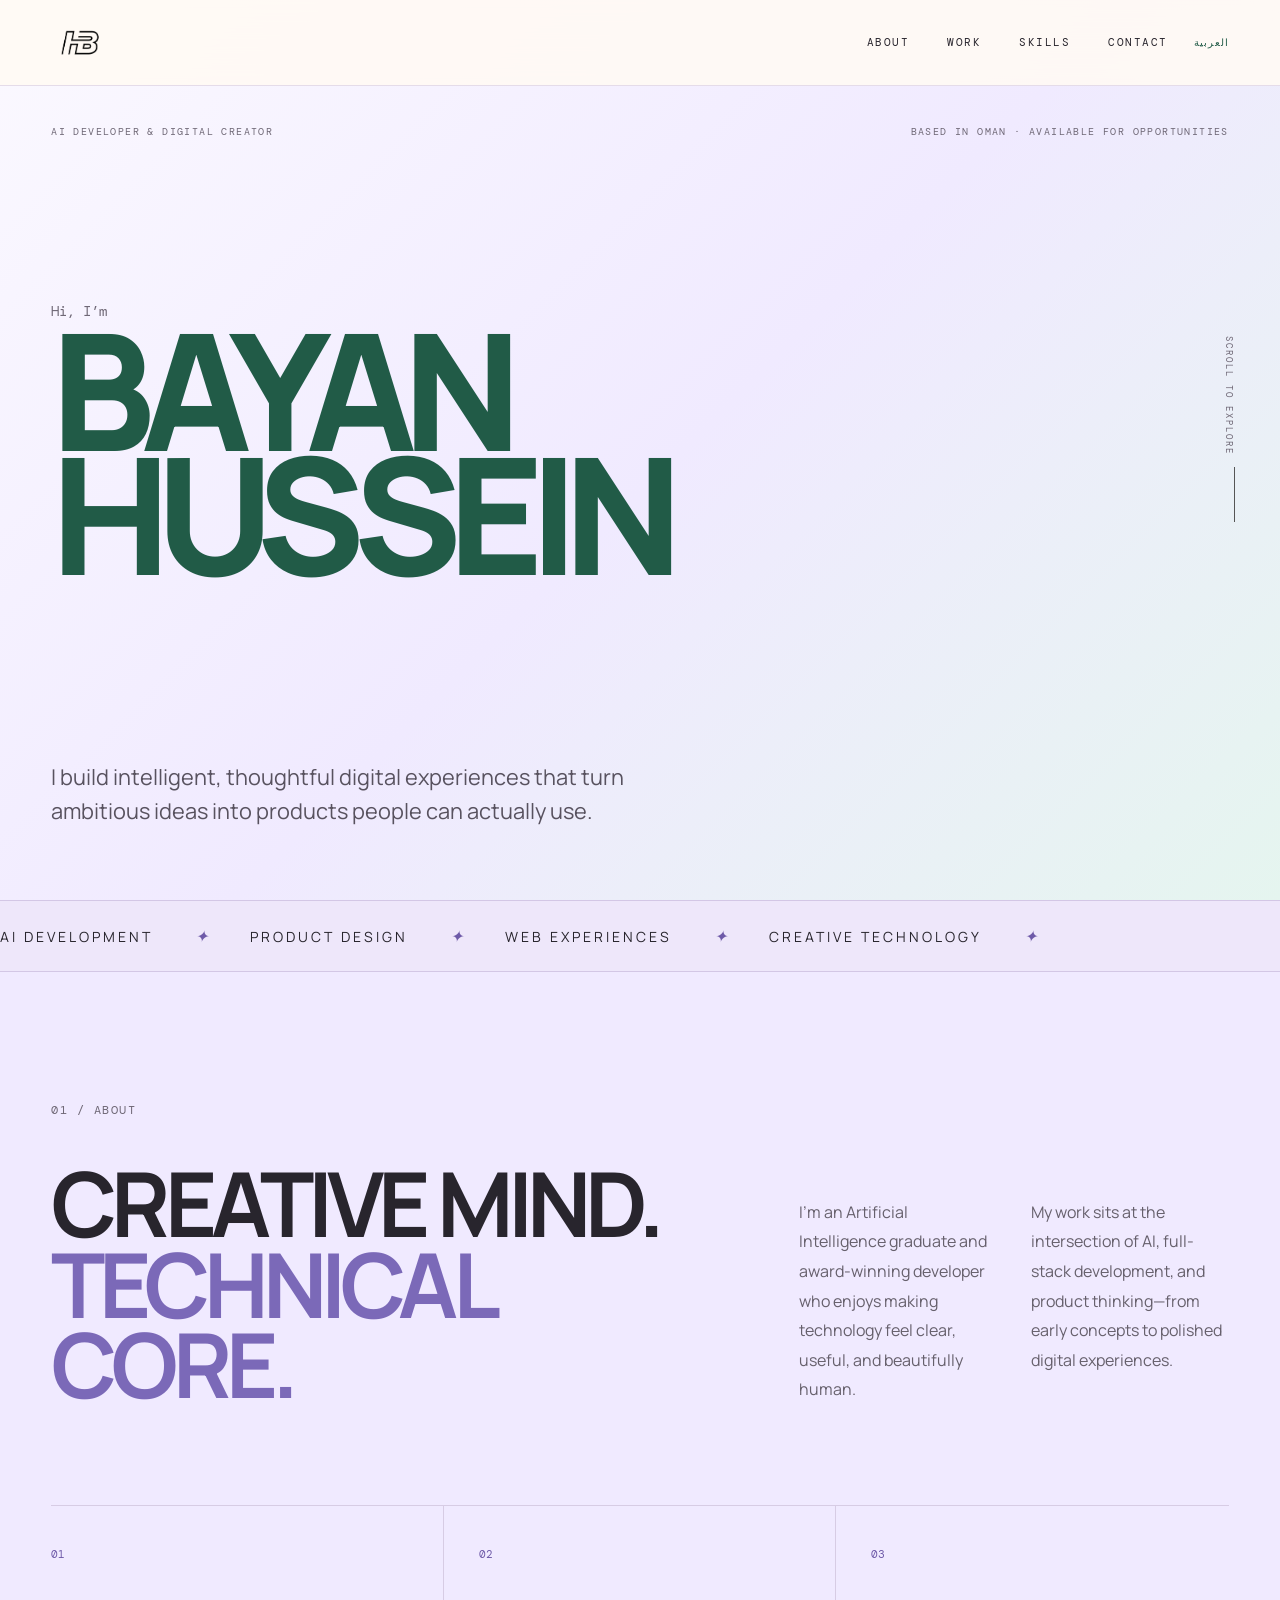
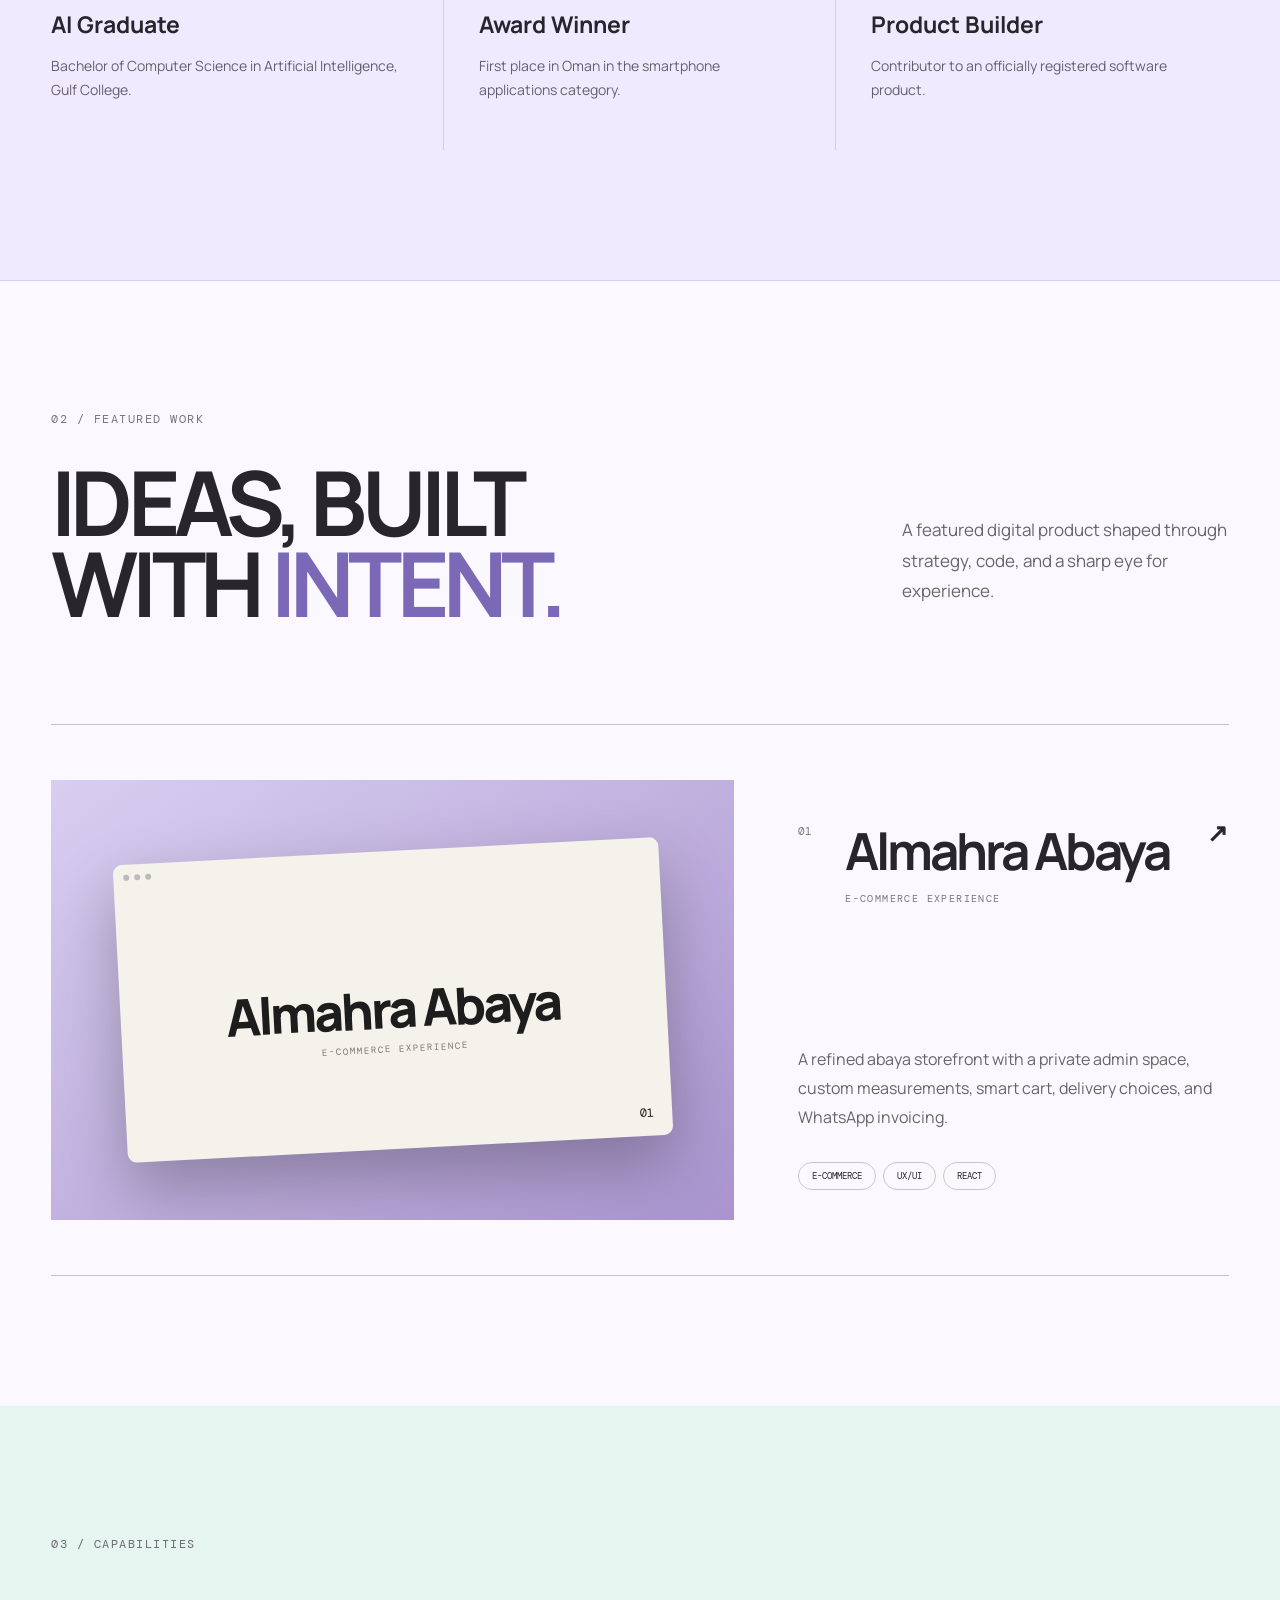
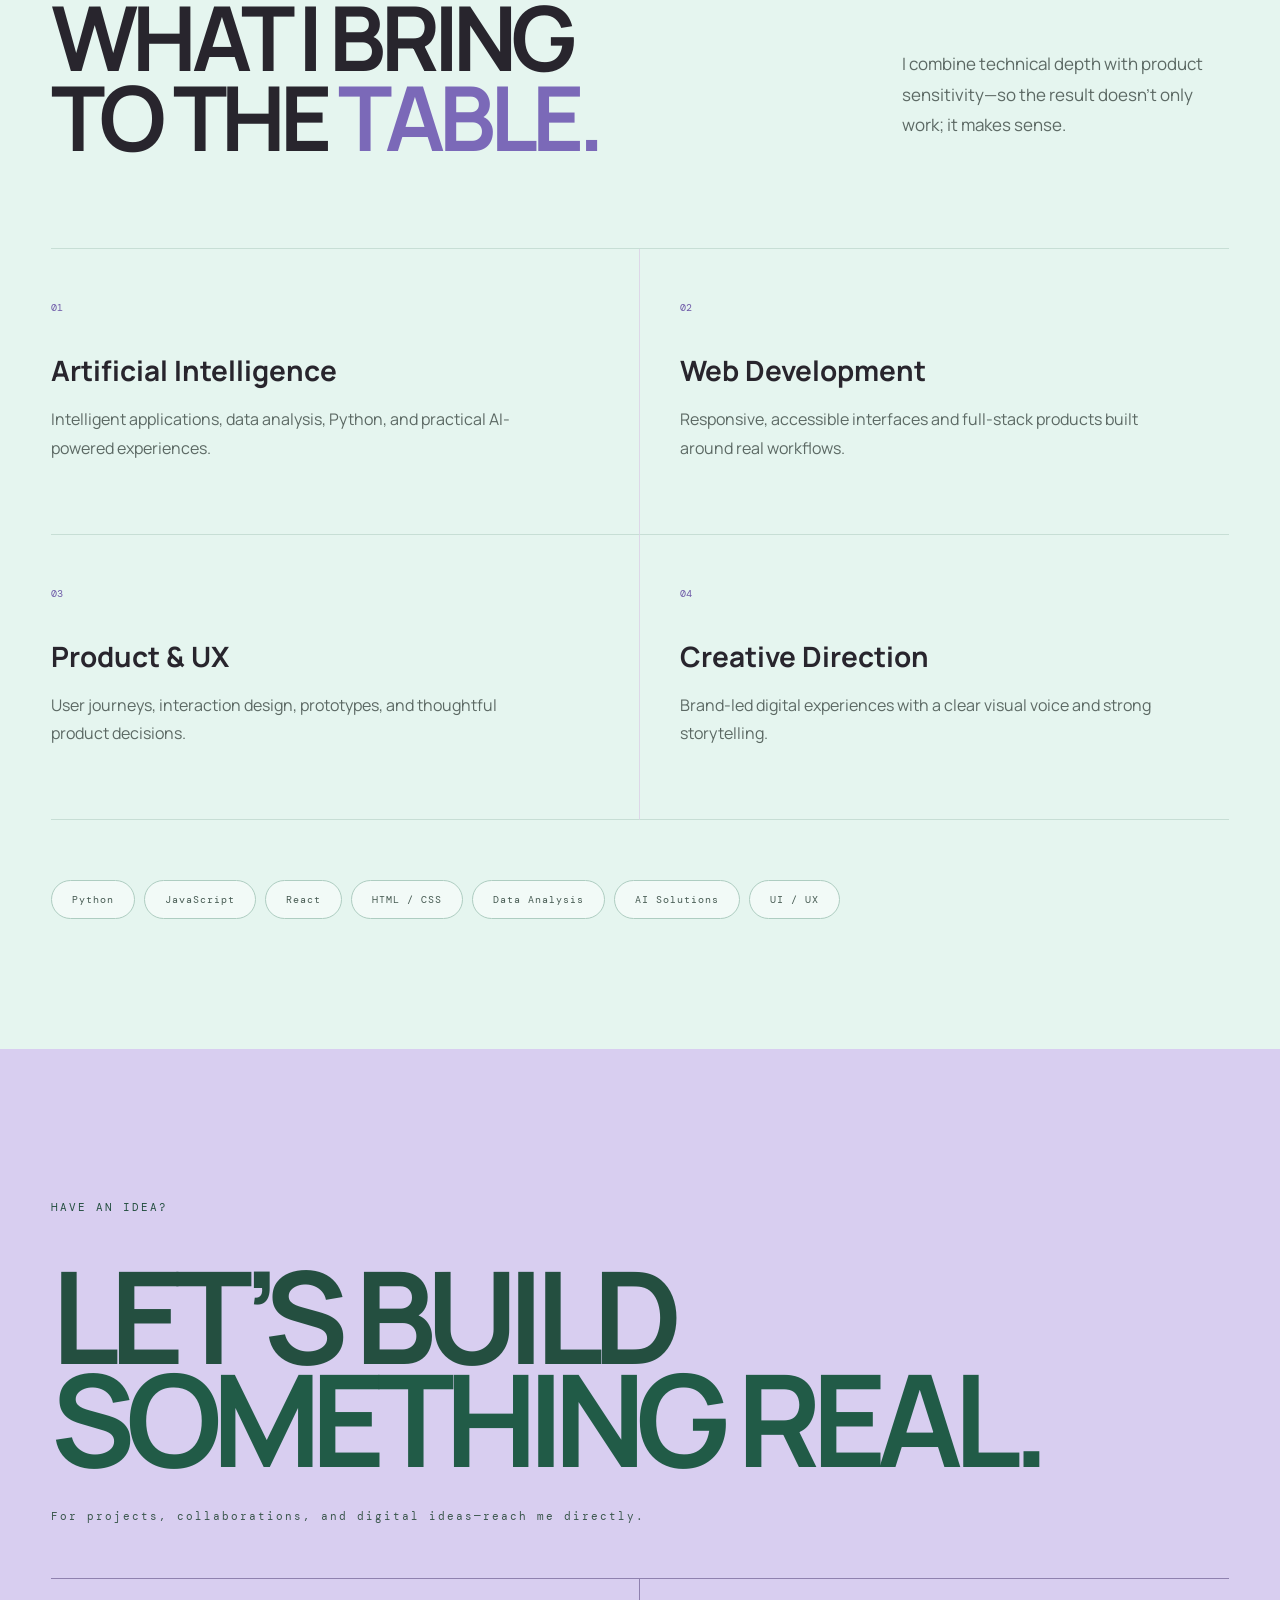
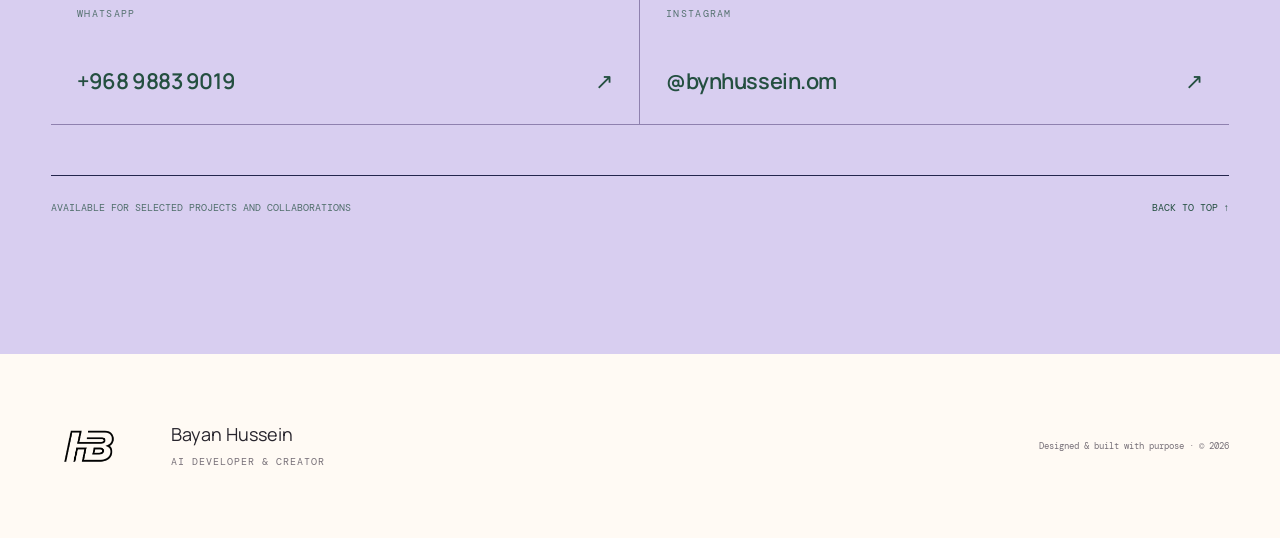
==== index.html @ 4dd036b5 "Fix portfolio WhatsApp number" ====
<!DOCTYPE html>
<html lang="en" dir="ltr">
<head>
  <meta charset="UTF-8">
  <meta name="viewport" content="width=device-width, initial-scale=1.0">
  <meta name="description" content="Award-winning AI developer and digital creator building intelligent, impactful products.">
  <title>Bayan Hussein | AI Developer</title>
  <link rel="icon" href="bh-logo.webp">
  <link rel="stylesheet" href="style.css">
</head>
<body>
<main>
  <header>
    <a class="mark" href="#home"><img src="bh-logo.webp" alt="BH logo"></a>
    <div class="header-actions">
      <nav id="nav"><a href="#about" data-i18n="navAbout">About</a><a href="#work" data-i18n="navWork">Work</a><a href="#skills" data-i18n="navSkills">Skills</a><a href="#contact" data-i18n="navContact">Contact</a></nav>
      <button class="language-toggle" id="languageToggle" type="button" aria-label="Switch language"><span class="language-symbol">✦</span><span id="languageLabel">العربية</span></button>
      <button class="menu" id="menu" data-i18n="menu">Menu</button>
    </div>
  </header>

  <section class="hero" id="home">
    <div class="hero-top"><span data-i18n="role">AI Developer & Digital Creator</span><span data-i18n="location">Based in Oman · Available for opportunities</span></div>
    <div class="hero-title"><p data-i18n="hello">Hi, I’m</p><h1>BAYAN<br><em>HUSSEIN</em></h1></div>
    <div class="hero-bottom"><p data-i18n="intro">I build intelligent, thoughtful digital experiences that turn ambitious ideas into products people can actually use.</p></div>
    <div class="scroll-note"><span data-i18n="scroll">SCROLL TO EXPLORE</span> <i></i></div>
  </section>

  <section class="ticker"><div><span data-i18n="tickerAi">AI DEVELOPMENT</span><i>✦</i><span data-i18n="tickerProduct">PRODUCT DESIGN</span><i>✦</i><span data-i18n="tickerWeb">WEB EXPERIENCES</span><i>✦</i><span data-i18n="tickerCreative">CREATIVE TECHNOLOGY</span><i>✦</i></div></section>

  <section class="about" id="about">
    <div class="section-no" data-i18n="aboutLabel">01 / ABOUT</div>
    <div class="about-copy">
      <h2 data-i18n-html="aboutTitle">CREATIVE MIND.<br><em>TECHNICAL CORE.</em></h2>
      <div class="about-grid"><p data-i18n="aboutP1">I’m an Artificial Intelligence graduate and award-winning developer who enjoys making technology feel clear, useful, and beautifully human.</p><p data-i18n="aboutP2">My work sits at the intersection of AI, full-stack development, and product thinking—from early concepts to polished digital experiences.</p></div>
    </div>
    <div class="facts">
      <article><b>01</b><h3 data-i18n="fact1Title">AI Graduate</h3><p data-i18n="fact1Text">Bachelor of Computer Science in Artificial Intelligence, Gulf College.</p></article>
      <article><b>02</b><h3 data-i18n="fact2Title">Award Winner</h3><p data-i18n="fact2Text">First place in Oman in the smartphone applications category.</p></article>
      <article><b>03</b><h3 data-i18n="fact3Title">Product Builder</h3><p data-i18n="fact3Text">Contributor to an officially registered software product.</p></article>
    </div>
  </section>

  <section class="work" id="work">
    <div class="work-head"><div><div class="section-no" data-i18n="workLabel">02 / FEATURED WORK</div><h2 data-i18n-html="workTitle">IDEAS, BUILT<br>WITH <em>INTENT.</em></h2></div><p data-i18n="workIntro">A featured digital product shaped through strategy, code, and a sharp eye for experience.</p></div>
    <div class="project-list">
      <a href="https://almahra-abaya.bayanhussein1b.workers.dev" target="_blank" class="project">
        <div class="project-visual almahra"><div class="browser"><div class="browser-bar"><i></i><i></i><i></i></div><div class="screen"><span data-i18n="projectName">Almahra Abaya</span><small data-i18n="projectType">E-commerce Experience</small><b>01</b></div></div></div>
        <div class="project-info"><div class="project-name"><span>01</span><div><h3 data-i18n="projectName">Almahra Abaya</h3><small data-i18n="projectType">E-commerce Experience</small></div><b>↗</b></div><p data-i18n="projectText">A refined abaya storefront with a private admin space, custom measurements, smart cart, delivery choices, and WhatsApp invoicing.</p><div class="tags"><span data-i18n="tagCommerce">E-commerce</span><span>UX/UI</span><span>React</span></div></div>
      </a>
    </div>
  </section>

  <section class="skills" id="skills">
    <div class="section-no" data-i18n="skillsLabel">03 / CAPABILITIES</div>
    <div class="skills-title"><h2 data-i18n-html="skillsTitle">WHAT I BRING<br>TO THE <em>TABLE.</em></h2><p data-i18n="skillsIntro">I combine technical depth with product sensitivity—so the result doesn’t only work; it makes sense.</p></div>
    <div class="skill-grid">
      <article><span>01</span><h3 data-i18n="skill1Title">Artificial Intelligence</h3><p data-i18n="skill1Text">Intelligent applications, data analysis, Python, and practical AI-powered experiences.</p></article>
      <article><span>02</span><h3 data-i18n="skill2Title">Web Development</h3><p data-i18n="skill2Text">Responsive, accessible interfaces and full-stack products built around real workflows.</p></article>
      <article><span>03</span><h3 data-i18n="skill3Title">Product & UX</h3><p data-i18n="skill3Text">User journeys, interaction design, prototypes, and thoughtful product decisions.</p></article>
      <article><span>04</span><h3 data-i18n="skill4Title">Creative Direction</h3><p data-i18n="skill4Text">Brand-led digital experiences with a clear visual voice and strong storytelling.</p></article>
    </div>
    <div class="tools"><span>Python</span><span>JavaScript</span><span>React</span><span>HTML / CSS</span><span>Data Analysis</span><span>AI Solutions</span><span>UI / UX</span></div>
  </section>

  <section class="contact" id="contact">
    <p data-i18n="contactEyebrow">HAVE AN IDEA?</p><h2 data-i18n-html="contactTitle">LET’S BUILD<br><em>SOMETHING REAL.</em></h2>
    <p class="contact-intro" data-i18n="contactIntro">For projects, collaborations, and digital ideas—reach me directly.</p>
    <div class="contact-links">
      <a href="https://wa.me/96898839019" target="_blank" rel="noopener"><small data-i18n="whatsappLabel">WhatsApp</small><strong dir="ltr">+968 9883 9019</strong><b>↗</b></a>
      <a href="https://www.instagram.com/bynhussein.om/" target="_blank" rel="noopener"><small data-i18n="instagramLabel">Instagram</small><strong dir="ltr">@bynhussein.om</strong><b>↗</b></a>
    </div>
    <div class="contact-row"><span data-i18n="contactAvailability">Available for selected projects and collaborations</span><a href="#home" data-i18n="backTop">Back to top ↑</a></div>
  </section>

  <footer><div class="footer-mark"><img src="bh-logo.webp" alt="BH"></div><p>Bayan Hussein<br><span data-i18n="footerRole">AI Developer & Creator</span></p><small data-i18n="footerNote">Designed & built with purpose · © 2026</small></footer>
</main>
<script>
const translations={
  en:{navAbout:'About',navWork:'Work',navSkills:'Skills',navContact:'Contact',menu:'Menu',close:'Close',role:'AI Developer & Digital Creator',location:'Based in Oman · Available for opportunities',hello:'Hi, I’m',intro:'I build intelligent, thoughtful digital experiences that turn ambitious ideas into products people can actually use.',scroll:'SCROLL TO EXPLORE',tickerAi:'AI DEVELOPMENT',tickerProduct:'PRODUCT DESIGN',tickerWeb:'WEB EXPERIENCES',tickerCreative:'CREATIVE TECHNOLOGY',aboutLabel:'01 / ABOUT',aboutTitle:'CREATIVE MIND.<br><em>TECHNICAL CORE.</em>',aboutP1:'I’m an Artificial Intelligence graduate and award-winning developer who enjoys making technology feel clear, useful, and beautifully human.',aboutP2:'My work sits at the intersection of AI, full-stack development, and product thinking—from early concepts to polished digital experiences.',fact1Title:'AI Graduate',fact1Text:'Bachelor of Computer Science in Artificial Intelligence, Gulf College.',fact2Title:'Award Winner',fact2Text:'First place in Oman in the smartphone applications category.',fact3Title:'Product Builder',fact3Text:'Contributor to an officially registered software product.',workLabel:'02 / FEATURED WORK',workTitle:'IDEAS, BUILT<br>WITH <em>INTENT.</em>',workIntro:'A featured digital product shaped through strategy, code, and a sharp eye for experience.',projectName:'Almahra Abaya',projectType:'E-commerce Experience',projectText:'A refined abaya storefront with a private admin space, custom measurements, smart cart, delivery choices, and WhatsApp invoicing.',tagCommerce:'E-commerce',skillsLabel:'03 / CAPABILITIES',skillsTitle:'WHAT I BRING<br>TO THE <em>TABLE.</em>',skillsIntro:'I combine technical depth with product sensitivity—so the result doesn’t only work; it makes sense.',skill1Title:'Artificial Intelligence',skill1Text:'Intelligent applications, data analysis, Python, and practical AI-powered experiences.',skill2Title:'Web Development',skill2Text:'Responsive, accessible interfaces and full-stack products built around real workflows.',skill3Title:'Product & UX',skill3Text:'User journeys, interaction design, prototypes, and thoughtful product decisions.',skill4Title:'Creative Direction',skill4Text:'Brand-led digital experiences with a clear visual voice and strong storytelling.',contactEyebrow:'HAVE AN IDEA?',contactTitle:'LET’S BUILD<br><em>SOMETHING REAL.</em>',contactIntro:'For projects, collaborations, and digital ideas—reach me directly.',whatsappLabel:'WhatsApp',instagramLabel:'Instagram',githubLabel:'GitHub',contactAvailability:'Available for selected projects and collaborations',backTop:'Back to top ↑',footerRole:'AI Developer & Creator',footerNote:'Designed & built with purpose · © 2026'},
  ar:{navAbout:'نبذة عني',navWork:'أعمالي',navSkills:'مهاراتي',navContact:'تواصل',menu:'القائمة',close:'إغلاق',role:'مطوّرة ذكاء اصطناعي ومصمّمة تجارب رقمية',location:'من سلطنة عُمان · متاحة للفرص والتعاون',hello:'مرحبًا، أنا',intro:'أصمّم تجارب رقمية ذكية ومدروسة، وأحوّل الأفكار الطموحة إلى منتجات حقيقية سهلة الاستخدام.',scroll:'اكتشف المزيد',tickerAi:'تطوير الذكاء الاصطناعي',tickerProduct:'تصميم المنتجات',tickerWeb:'تجارب الويب',tickerCreative:'تقنيات إبداعية',aboutLabel:'01 / نبذة عني',aboutTitle:'رؤيةٌ إبداعية.<br><em>وأساسٌ تقني.</em>',aboutP1:'خريجة ذكاء اصطناعي ومطوّرة حاصلة على جوائز، أؤمن بأن التقنية الأجمل هي الواضحة والمفيدة والقريبة من الإنسان.',aboutP2:'يجمع عملي بين الذكاء الاصطناعي وتطوير الويب وفهم المنتجات؛ من صياغة الفكرة الأولى إلى تقديم تجربة رقمية متقنة.',fact1Title:'خريجة ذكاء اصطناعي',fact1Text:'بكالوريوس علوم الحاسوب في الذكاء الاصطناعي من كلية الخليج.',fact2Title:'حاصلة على المركز الأول',fact2Text:'المركز الأول على مستوى سلطنة عُمان في فئة تطبيقات الهواتف الذكية.',fact3Title:'مطوّرة منتجات رقمية',fact3Text:'مساهمة في تطوير منتج برمجي مسجّل رسميًا.',workLabel:'02 / أعمال مختارة',workTitle:'أفكارٌ صُمّمت<br><em>بقصد.</em>',workIntro:'مشروع رقمي صيغ بالاستراتيجية والبرمجة، مع عناية دقيقة بهوية المنتج وتجربة المستخدم.',projectName:'المهرة للعبايات',projectType:'تجربة متجر إلكتروني',projectText:'متجر عبايات راقٍ يضم لوحة إدارة خاصة، ومقاسات مخصصة، وسلة ذكية، وخيارات للتوصيل، وإرسال الفاتورة عبر واتساب.',tagCommerce:'تجارة إلكترونية',skillsLabel:'03 / خبراتي',skillsTitle:'خبرةٌ تقنية<br><em>برؤية إبداعية.</em>',skillsIntro:'أجمع بين العمق التقني وفهم تجربة المستخدم، لتكون النتيجة عملية وواضحة وذات قيمة.',skill1Title:'الذكاء الاصطناعي',skill1Text:'تطبيقات ذكية، وتحليل بيانات، ولغة Python، وتجارب عملية مدعومة بالذكاء الاصطناعي.',skill2Title:'تطوير الويب',skill2Text:'واجهات متجاوبة وسهلة الوصول، ومنتجات متكاملة مبنية حول احتياجات حقيقية.',skill3Title:'المنتجات وتجربة المستخدم',skill3Text:'رحلات المستخدم، وتصميم التفاعل، والنماذج الأولية، وقرارات مدروسة للمنتج.',skill4Title:'التوجيه الإبداعي',skill4Text:'تجارب رقمية مستندة إلى الهوية، بصوت بصري واضح وسرد قوي.',contactEyebrow:'لديك فكرة؟',contactTitle:'لنحوّلها معًا<br><em>إلى تجربة حقيقية.</em>',contactIntro:'للمشاريع والتعاون والأفكار الرقمية، يسعدني تواصلك مباشرة.',whatsappLabel:'واتساب',instagramLabel:'إنستغرام',githubLabel:'جيت هب',contactAvailability:'متاحة لمشاريع مختارة وفرص التعاون',backTop:'العودة إلى الأعلى ↑',footerRole:'مطوّرة ذكاء اصطناعي ومصمّمة تجارب رقمية',footerNote:'صُمم وبُني بعناية · © 2026'}
};
const menu=document.getElementById('menu'),nav=document.getElementById('nav'),languageToggle=document.getElementById('languageToggle'),languageLabel=document.getElementById('languageLabel');
const deviceLanguage=(navigator.languages&&navigator.languages[0])||navigator.language||'en';
let language=deviceLanguage.toLowerCase().startsWith('ar')?'ar':'en';
function applyLanguage(lang){
  language=lang;const copy=translations[lang];
  document.documentElement.lang=lang;document.documentElement.dir=lang==='ar'?'rtl':'ltr';
  document.querySelectorAll('[data-i18n]').forEach(el=>{el.textContent=copy[el.dataset.i18n]});
  document.querySelectorAll('[data-i18n-html]').forEach(el=>{el.innerHTML=copy[el.dataset.i18nHtml]});
  languageLabel.textContent=lang==='ar'?'English':'العربية';
  languageToggle.setAttribute('aria-label',lang==='ar'?'Switch to English':'التبديل إلى العربية');
  menu.textContent=nav.classList.contains('open')?copy.close:copy.menu;
}
languageToggle.addEventListener('click',()=>applyLanguage(language==='en'?'ar':'en'));
menu.addEventListener('click',()=>{nav.classList.toggle('open');menu.textContent=nav.classList.contains('open')?translations[language].close:translations[language].menu});
nav.querySelectorAll('a').forEach(a=>a.addEventListener('click',()=>{nav.classList.remove('open');menu.textContent=translations[language].menu}));
applyLanguage(language);
</script>
</body>
</html>
---- style.css ----
@import "tailwindcss";@import url('https://fonts.googleapis.com/css2?family=DM+Mono:wght@300;400;500&family=Manrope:wght@300;400;500;600;700;800&family=Noto+Kufi+Arabic:wght@400;500;600;700;800&display=swap');
:root{--black:#080808;--white:#f5f5f2;--gray:#a3a3a0;--line:#292929;--blue:#5b68ff}*{box-sizing:border-box}html{scroll-behavior:smooth}body{margin:0;background:var(--black);color:var(--white);font-family:Manrope,Arial,sans-serif}a{text-decoration:none;color:inherit}button{font:inherit}.section-no{font:12px "DM Mono";letter-spacing:1.5px;color:#777}em{font-style:normal;color:var(--blue)}header{height:86px;display:flex;align-items:center;justify-content:space-between;padding:0 4vw;border-bottom:1px solid var(--line);position:fixed;top:0;left:0;right:0;background:#080808db;backdrop-filter:blur(16px);z-index:40}.mark{width:57px;height:57px;overflow:hidden;display:block}.mark img{width:100%;height:100%;object-fit:cover}header nav{display:flex;gap:38px;text-transform:uppercase;font:11px "DM Mono";letter-spacing:1.5px}header nav a{padding:10px 0;border-bottom:1px solid transparent}header nav a:hover{border-color:white}.menu{display:none;border:0;background:none;color:white;text-transform:uppercase;font:11px "DM Mono"}
.hero{min-height:100vh;padding:125px 4vw 50px;display:flex;flex-direction:column;justify-content:space-between;position:relative;overflow:hidden}.hero:before{content:"";position:absolute;width:45vw;height:45vw;border:1px solid #202020;border-radius:50%;right:-15vw;top:9vh;box-shadow:0 0 0 7vw #0c0c0c,0 0 0 7vw #0c0c0c inset;z-index:-1}.hero-top{display:flex;justify-content:space-between;text-transform:uppercase;font:10px "DM Mono";letter-spacing:1.4px;color:#929292}.hero-title{margin-top:7vh}.hero-title p{margin:0 0 8px;font:14px "DM Mono";color:#888}.hero h1{font-size:clamp(74px,12.7vw,205px);line-height:.76;letter-spacing:-.085em;margin:0;font-weight:800}.hero h1 em{-webkit-text-stroke:1px #6e77ff;color:transparent}.hero-bottom{display:flex;align-items:end;justify-content:space-between;margin-top:7vh}.hero-bottom>p{font-size:clamp(17px,1.7vw,25px);line-height:1.55;max-width:620px;color:#c8c8c4}.round-link{width:135px;height:135px;border-radius:50%;background:var(--blue);display:flex;align-items:center;justify-content:center;text-align:center;text-transform:uppercase;font:11px "DM Mono";position:relative;transition:.3s}.round-link:hover{transform:rotate(8deg) scale(1.05)}.round-link b{position:absolute;right:20px;bottom:20px}.scroll-note{position:absolute;right:4vw;top:47%;transform:rotate(90deg) translateX(50%);transform-origin:right;font:9px "DM Mono";letter-spacing:2px;color:#777;display:flex;gap:12px}.scroll-note i{width:55px;border-top:1px solid #555}.ticker{border-top:1px solid var(--line);border-bottom:1px solid var(--line);overflow:hidden;padding:24px 0}.ticker div{display:flex;gap:42px;align-items:center;width:max-content;animation:ticker 22s linear infinite}.ticker span{font-size:14px;letter-spacing:3px;white-space:nowrap}.ticker i{color:var(--blue)}@keyframes ticker{to{transform:translateX(-40%)}}
.about{padding:130px 4vw;border-bottom:1px solid var(--line)}.about-copy{display:grid;grid-template-columns:1.2fr .8fr;gap:8vw;margin-top:45px}.about h2,.work h2,.skills h2{font-size:clamp(52px,7vw,110px);line-height:.9;letter-spacing:-.065em;margin:0}.about-grid{display:grid;grid-template-columns:1fr 1fr;gap:35px;align-self:end}.about-grid p{line-height:1.85;color:#aaa;margin:0}.facts{display:grid;grid-template-columns:repeat(3,1fr);margin-top:100px;border-top:1px solid var(--line)}.facts article{padding:35px;border-right:1px solid var(--line);min-height:230px}.facts article:first-child{padding-left:0}.facts article:last-child{border:0}.facts article>b{font:11px "DM Mono";color:var(--blue)}.facts h3{font-size:23px;margin:45px 0 12px}.facts p{color:#888;line-height:1.7;font-size:14px}
.work{background:var(--white);color:#101010;padding:130px 4vw}.work .section-no{color:#777}.work-head{display:grid;grid-template-columns:1.4fr .6fr;gap:7vw;align-items:end}.work-head h2{margin-top:35px}.work-head>p{line-height:1.8;color:#666;font-size:17px}.project-list{margin-top:100px}.project{display:grid;grid-template-columns:58% 42%;border-top:1px solid #c7c7c2;padding:55px 0;gap:5vw}.project:last-child{border-bottom:1px solid #c7c7c2}.project-visual{height:440px;padding:45px;display:flex;align-items:center;justify-content:center;overflow:hidden}.project-visual.almahra{background:#9e6848}.project-visual.araa{background:#123b45}.project-visual.nasek{background:#b49a58}.browser{width:92%;height:85%;background:#f5f2ec;border-radius:9px;box-shadow:0 28px 65px #0004;transform:rotate(-3deg);transition:.4s}.project:hover .browser{transform:rotate(0) scale(1.03)}.browser-bar{height:28px;display:flex;gap:5px;padding:10px}.browser-bar i{width:6px;height:6px;background:#bbb;border-radius:50%}.screen{height:calc(100% - 28px);display:flex;flex-direction:column;align-items:center;justify-content:center;color:#1d1d1d;position:relative;text-align:center}.screen span{font-size:clamp(28px,4vw,64px);font-weight:800;letter-spacing:-3px}.screen small{text-transform:uppercase;font:9px "DM Mono";letter-spacing:2px;color:#777}.screen b{position:absolute;bottom:15px;right:18px;font:12px "DM Mono"}.project-info{padding:35px 4vw 30px 0;display:flex;flex-direction:column}.project-name{display:grid;grid-template-columns:35px 1fr 35px;gap:12px;align-items:start}.project-name>span{font:11px "DM Mono";color:#777;margin-top:9px}.project-name h3{font-size:clamp(34px,4vw,65px);letter-spacing:-3px;margin:0}.project-name small{text-transform:uppercase;font:10px "DM Mono";letter-spacing:1.4px;color:#777}.project-name>b{font-size:25px}.project-info>p{font-size:16px;line-height:1.8;color:#666;margin:auto 0 30px;max-width:520px}.tags{display:flex;gap:7px;flex-wrap:wrap}.tags span{border:1px solid #c8c8c2;border-radius:30px;padding:7px 13px;text-transform:uppercase;font:9px "DM Mono"}
.skills{padding:130px 4vw}.skills-title{display:grid;grid-template-columns:1.4fr .6fr;gap:7vw;align-items:end;margin-top:45px}.skills-title>p{color:#999;line-height:1.8;font-size:17px}.skill-grid{display:grid;grid-template-columns:repeat(2,1fr);margin-top:90px;border-top:1px solid var(--line)}.skill-grid article{padding:45px 40px 55px 0;border-bottom:1px solid var(--line);position:relative}.skill-grid article:nth-child(odd){border-right:1px solid var(--line)}.skill-grid article:nth-child(even){padding-left:40px}.skill-grid span{font:10px "DM Mono";color:var(--blue)}.skill-grid h3{font-size:28px;margin:35px 0 13px}.skill-grid p{max-width:480px;color:#888;line-height:1.8}.tools{display:flex;flex-wrap:wrap;gap:9px;margin-top:60px}.tools span{border:1px solid #393939;border-radius:40px;padding:12px 20px;font:10px "DM Mono";letter-spacing:1px;color:#bbb}
.contact{padding:140px 4vw;background:var(--blue);color:#090909}.contact>p{font:11px "DM Mono";letter-spacing:2px}.contact h2{font-size:clamp(63px,10vw,155px);line-height:.8;letter-spacing:-.075em;margin:50px 0 100px}.contact h2 em{color:transparent;-webkit-text-stroke:1.5px #111}.contact-row{border-top:1px solid #24264d;display:flex;justify-content:space-between;padding-top:25px;text-transform:uppercase;font:10px "DM Mono"}.contact-row a:hover{text-decoration:underline}footer{padding:50px 4vw;display:grid;grid-template-columns:90px 1fr auto;align-items:center;gap:30px}.footer-mark{width:76px;height:76px}.footer-mark img{width:100%;height:100%;object-fit:cover}.footer-mark+p{font-size:18px}.footer-mark+p span{font:10px "DM Mono";color:#777;text-transform:uppercase;letter-spacing:1px}footer>small{font:9px "DM Mono";color:#666}
@media(max-width:900px){header nav{display:none;position:absolute;top:86px;left:0;right:0;background:#080808;padding:35px 4vw;flex-direction:column;align-items:flex-start;border-bottom:1px solid var(--line)}header nav.open{display:flex}.menu{display:block}.hero h1{font-size:16vw}.hero-bottom{align-items:flex-start}.about-copy,.work-head,.skills-title{grid-template-columns:1fr}.about-grid{margin-top:20px}.project{grid-template-columns:1fr}.project-info{padding-right:0;min-height:300px}.project-info>p{margin:50px 0}.project-visual{height:400px}.facts{grid-template-columns:1fr}.facts article{border-right:0;border-bottom:1px solid var(--line);padding-left:0}.contact h2{font-size:13vw}}@media(max-width:600px){header{height:72px}.mark{width:48px;height:48px}header nav{top:72px}.hero{padding-top:110px}.hero-top span:last-child{display:none}.hero h1{font-size:18.5vw}.hero-bottom{flex-direction:column;gap:35px}.hero-bottom>p{font-size:16px}.round-link{width:110px;height:110px;align-self:flex-end}.scroll-note{display:none}.about,.work,.skills{padding:90px 5vw}.about h2,.work h2,.skills h2{font-size:14vw}.about-grid{grid-template-columns:1fr}.facts{margin-top:65px}.project-list{margin-top:65px}.project{padding:35px 0}.project-visual{height:280px;padding:25px}.project-name h3{font-size:35px;letter-spacing:-2px}.skill-grid{grid-template-columns:1fr}.skill-grid article:nth-child(odd){border-right:0}.skill-grid article:nth-child(even){padding-left:0}.contact{padding:90px 5vw}.contact h2{font-size:15vw;margin:40px 0 70px}.contact-row{flex-direction:column;gap:20px}footer{grid-template-columns:65px 1fr}footer>small{grid-column:1/3}}

/* Light, lively portfolio theme */
:root{--black:#fffaf4;--white:#fffdf9;--gray:#6f6b73;--line:#ddd7e8;--blue:#ff7f66}
body{background:#fffaf4;color:#28252d}
header{background:#fffaf4e8;border-color:#e5dce9}
header nav a,.menu{color:#28252d}
.hero{background:linear-gradient(135deg,#fffaf4 0%,#f7efff 52%,#e8f7f1 100%)}
.hero:before{border-color:#d9c8f0;box-shadow:0 0 0 7vw #f5ebff,0 0 0 7vw #f5ebff inset;opacity:.75}
.hero-title p,.hero-top,.scroll-note,.section-no{color:#6f6876}
.hero h1{color:#27232d}
.hero h1 em{-webkit-text-stroke:1.4px #ff7f66;color:transparent}
.hero-bottom>p{color:#58525f}
.ticker{background:#ffe8df;border-color:#f3c8ba}
.ticker i{color:#ff7f66}
.about{background:#f2ecff;border-color:#d9ceed}
.about-grid p,.facts p{color:#66606c}
.facts{border-color:#d7cce4}
.facts article{border-color:#d7cce4}
.facts article>b{color:#ff7257}
.work{background:#fffdf9;color:#28252d}
.project-visual.almahra{background:linear-gradient(145deg,#f3c6a6,#c8906e)}
.skills{background:#e8f7f1}
.skills-title>p,.skill-grid p{color:#5c6964}
.skill-grid,.skill-grid article{border-color:#c7ded5}
.skill-grid span{color:#ee6d55}
.tools span{border-color:#aecdc1;color:#465a52;background:#ffffff80}
.contact{background:#ff8c73;color:#28252d}
.contact h2 em{-webkit-text-stroke:1.5px #40343d}
footer{background:#fffaf4;color:#28252d}
.footer-mark+p span,footer>small{color:#777078}
@media(max-width:900px){header nav{background:#fffaf4;border-color:#e5dce9}}

/* Refined two-colour palette: diwani green, lavender and mint */
:root{--blue:#7b69b8}
.hero{background:linear-gradient(135deg,#fbf9ff 0%,#f0eaff 52%,#e5f5ef 100%)}
.hero:before{border-color:#cdbfe4;box-shadow:0 0 0 7vw #eee7f8,0 0 0 7vw #eee7f8 inset}
.hero h1,.hero h1 em{color:#215b47;-webkit-text-stroke:0}
.ticker{background:#eee7fa;border-color:#d3c7e5}
.ticker i,.facts article>b,.skill-grid span{color:#6e5aa8}
.about{background:#f0eaff}
.work{background:#fbf9ff}
.skills{background:#e5f5ef}
.contact{background:#d8cef0;color:#244f40}
.contact h2 em{color:#215b47;-webkit-text-stroke:0}
.project-visual.almahra{background:linear-gradient(145deg,#d8cef0,#a994ce)}
.mark,.footer-mark{border:0;outline:0;background:transparent;overflow:visible}
.mark img,.footer-mark img{filter:invert(1);mix-blend-mode:multiply;border:0;outline:0;background:transparent}

/* Arabic / English language switcher */
.header-actions{display:flex;align-items:center;gap:26px}
.language-toggle{border:1px solid var(--line);border-radius:30px;background:transparent;color:#28252d;padding:9px 15px;cursor:pointer;font:10px "DM Mono";letter-spacing:.5px;transition:.25s}
.language-toggle:hover{background:var(--blue);border-color:var(--blue);color:#fff}
html[dir="rtl"] body{font-family:Tahoma,"Segoe UI",Arial,sans-serif}
html[dir="rtl"] .hero-title,html[dir="rtl"] .about-copy,html[dir="rtl"] .work-head,html[dir="rtl"] .skills-title,html[dir="rtl"] .project-info{text-align:right}
html[dir="rtl"] .hero h1{letter-spacing:-.035em}
html[dir="rtl"] .project-info{padding:35px 0 30px 4vw}
html[dir="rtl"] .facts article{border-right:0;border-left:1px solid var(--line)}
html[dir="rtl"] .facts article:first-child{padding-left:35px;padding-right:0}
html[dir="rtl"] .facts article:last-child{border-left:0}
html[dir="rtl"] .skill-grid article:nth-child(odd){border-right:0;border-left:1px solid var(--line);padding-left:40px;padding-right:0}
html[dir="rtl"] .skill-grid article:nth-child(even){padding-right:40px;padding-left:0}
html[dir="rtl"] .screen b{right:auto;left:18px}
html[dir="rtl"] .scroll-note{right:auto;left:4vw;transform:rotate(-90deg) translateX(-50%);transform-origin:left}
html[dir="rtl"] .ticker div{animation-direction:reverse}
@media(max-width:900px){
  .header-actions{gap:14px}
  html[dir="rtl"] header nav{align-items:flex-start}
  html[dir="rtl"] .project-info{padding-left:0}
  html[dir="rtl"] .facts article{border-left:0}
  html[dir="rtl"] .facts article:first-child{padding-left:0}
  html[dir="rtl"] .skill-grid article:nth-child(odd){border-left:0;padding-left:0}
  html[dir="rtl"] .skill-grid article:nth-child(even){padding-right:0}
}
@media(max-width:600px){.language-toggle{padding:8px 11px;font-size:9px}.header-actions{gap:8px}}

.contact-row{gap:24px;flex-wrap:wrap}

/* Classic bilingual controls and contact cards */
.language-toggle{min-width:96px;display:inline-flex;align-items:center;justify-content:center;gap:9px;padding:10px 16px;background:#fbf9ff;border:1px solid #b8abd2;color:#215b47;border-radius:2px;font-family:Manrope,Arial,sans-serif;font-size:11px;font-weight:700;letter-spacing:.7px;box-shadow:3px 3px 0 #d8cef0;transition:transform .2s,box-shadow .2s,background .2s}
.language-toggle:hover{background:#e5f5ef;border-color:#215b47;color:#215b47;transform:translate(-2px,-2px);box-shadow:5px 5px 0 #d8cef0}
.language-symbol{font-size:10px;color:#7b69b8}
.contact-intro{max-width:620px;margin:-60px 0 55px;font-size:17px;line-height:1.8;color:#3b574d}
.contact-links{display:grid;grid-template-columns:repeat(2,1fr);border-top:1px solid #8f81af;border-bottom:1px solid #8f81af;margin-bottom:50px}
.contact-links a{min-height:145px;padding:28px 26px;display:grid;grid-template-columns:1fr auto;align-content:space-between;gap:26px;border-right:1px solid #8f81af;transition:background .25s,color .25s}
.contact-links a:last-child{border-right:0}
.contact-links a:hover{background:#fbf9ff;color:#215b47}
.contact-links small{grid-column:1/3;text-transform:uppercase;font:10px "DM Mono";letter-spacing:1.3px;opacity:.72}
.contact-links strong{font-size:clamp(16px,1.7vw,24px);font-weight:600;letter-spacing:-.02em}
.contact-links b{font-size:22px;font-weight:400}
.contact-row span{opacity:.75}
html[dir="rtl"] body{font-family:"Noto Kufi Arabic",Tahoma,"Segoe UI",sans-serif}
html[dir="rtl"] .language-toggle{font-family:Manrope,"Noto Kufi Arabic",sans-serif;letter-spacing:0}
html[dir="rtl"] .about h2,html[dir="rtl"] .work h2,html[dir="rtl"] .skills h2,html[dir="rtl"] .contact h2{line-height:1.22;letter-spacing:-.045em}
html[dir="rtl"] .hero-bottom>p,html[dir="rtl"] .about-grid p,html[dir="rtl"] .facts p,html[dir="rtl"] .work-head>p,html[dir="rtl"] .project-info>p,html[dir="rtl"] .skills-title>p,html[dir="rtl"] .skill-grid p,html[dir="rtl"] .contact-intro{line-height:2}
html[dir="rtl"] .section-no,html[dir="rtl"] .hero-top,html[dir="rtl"] .ticker span{font-family:"Noto Kufi Arabic",sans-serif;letter-spacing:0}
html[dir="rtl"] .contact-links a{border-right:0;border-left:1px solid #8f81af;text-align:right}
html[dir="rtl"] .contact-links a:last-child{border-left:0}
html[dir="rtl"] .contact-links small{font-family:"Noto Kufi Arabic",sans-serif;letter-spacing:0}
@media(max-width:800px){.contact-links{grid-template-columns:1fr}.contact-links a{border-right:0;border-left:0;border-bottom:1px solid #8f81af;min-height:120px}.contact-links a:last-child{border-bottom:0}html[dir="rtl"] .contact-links a{border-left:0}.contact-intro{margin:-25px 0 40px}}
@media(max-width:600px){.language-toggle{min-width:82px;padding:8px 10px;box-shadow:2px 2px 0 #d8cef0}.language-symbol{display:none}.contact-links strong{font-size:16px}.contact h2{margin-bottom:55px}}

/* Polished phone layout */
@media(max-width:600px){
  body{overflow-x:hidden}
  header{height:74px;padding:0 5vw}
  .mark{width:45px;height:45px}
  .header-actions{gap:12px}
  .language-toggle{min-width:76px;height:36px;padding:7px 10px;font-size:10px;background:#fbf9ff}
  .menu{display:block;padding:8px 0;color:#215b47;font-size:10px;letter-spacing:1px}
  header nav{top:74px;padding:28px 5vw;gap:22px;background:#fbf9fff5;border-bottom:1px solid #d8cef0;box-shadow:0 14px 35px #49386b18}
  header nav a{width:100%;padding:9px 0;font-size:11px;color:#215b47}
  .hero{min-height:100svh;padding:108px 5vw 38px}
  .hero-top{font-size:9px;line-height:1.7}
  .hero-title{margin-top:auto;margin-bottom:auto}
  .hero-title p{margin-bottom:14px;font-size:12px}
  .hero h1{font-size:clamp(62px,19vw,92px);line-height:.82;letter-spacing:-.065em}
  .hero-bottom{margin-top:30px;gap:0}
  .hero-bottom>p{max-width:92%;font-size:15px;line-height:1.75}
  .ticker{padding:18px 0}
  .ticker div{gap:28px}
  .ticker span{font-size:11px;letter-spacing:2px}
  .about,.work,.skills{padding:82px 5vw}
  .section-no{font-size:10px}
  .about-copy,.skills-title{margin-top:32px}
  .about h2,.work h2,.skills h2{font-size:clamp(43px,13vw,62px);line-height:.98;letter-spacing:-.045em}
  .about-grid{gap:18px;margin-top:36px}
  .about-grid p,.work-head>p,.skills-title>p{font-size:14px;line-height:1.85}
  .facts{margin-top:55px}
  .facts article{min-height:auto;padding:28px 0}
  .facts h3{margin:25px 0 10px;font-size:20px}
  .work-head{gap:32px}
  .work-head h2{margin-top:28px}
  .project-list{margin-top:55px}
  .project{gap:0;padding:28px 0}
  .project-visual{height:290px;padding:27px}
  .browser{width:96%;height:88%}
  .screen span{font-size:34px;letter-spacing:-1.5px}
  .project-info{min-height:auto;padding:30px 0 10px}
  .project-name{grid-template-columns:26px 1fr 25px;gap:9px}
  .project-name h3{font-size:32px;line-height:1.1;letter-spacing:-1.5px}
  .project-info>p{margin:30px 0 24px;font-size:14px;line-height:1.8}
  .skills-title{gap:30px}
  .skill-grid{margin-top:55px}
  .skill-grid article{padding:30px 0 34px}
  .skill-grid h3{font-size:22px;margin:24px 0 10px}
  .skill-grid p{font-size:14px;margin-bottom:0}
  .tools{margin-top:42px;gap:7px}
  .tools span{padding:9px 13px;font-size:9px}
  .contact{padding:82px 5vw}
  .contact>p{font-size:10px}
  .contact h2{font-size:clamp(47px,14vw,68px);line-height:.92;letter-spacing:-.05em;margin:35px 0 45px}
  .contact-intro{margin:0 0 35px;font-size:14px;line-height:1.85}
  .contact-links{margin-bottom:35px}
  .contact-links a{min-height:105px;padding:22px 18px;gap:18px}
  .contact-links small{font-size:9px}
  .contact-links strong{font-size:15px;letter-spacing:0}
  .contact-row{flex-direction:column;align-items:flex-start;gap:18px;font-size:9px;line-height:1.7}
  footer{padding:38px 5vw;grid-template-columns:55px 1fr;gap:18px}
  .footer-mark{width:55px;height:55px}
  .footer-mark+p{font-size:16px}
  footer>small{grid-column:1/3;line-height:1.6}
  html[dir="rtl"] .hero h1{letter-spacing:-.035em}
  html[dir="rtl"] .about h2,html[dir="rtl"] .work h2,html[dir="rtl"] .skills h2,html[dir="rtl"] .contact h2{font-size:clamp(37px,10.8vw,54px);line-height:1.45;letter-spacing:-.025em}
  html[dir="rtl"] .project-name h3{font-size:27px;line-height:1.5;letter-spacing:0}
  html[dir="rtl"] .contact-links a{text-align:right}
}

@media(max-width:370px){
  .header-actions{gap:8px}
  .language-toggle{min-width:68px;padding:6px 8px}
  .hero h1{font-size:18vw}
  .project-visual{height:255px;padding:20px}
  .contact-links strong{font-size:14px}
}

/* Minimal language label — matches the Menu link */
.language-toggle,.language-toggle:hover{min-width:auto;height:auto;padding:8px 0;border:0;border-radius:0;background:transparent;box-shadow:none;color:#215b47;transform:none;font:10px "DM Mono";font-weight:400;letter-spacing:1px;text-transform:uppercase}
.language-symbol{display:none}
html[dir="rtl"] .language-toggle,html[dir="rtl"] .language-toggle:hover{font:10px "Noto Kufi Arabic",sans-serif;letter-spacing:0}
@media(max-width:600px){.language-toggle,.language-toggle:hover{min-width:auto;height:auto;padding:8px 0;border:0;background:transparent;box-shadow:none;font-size:10px}}
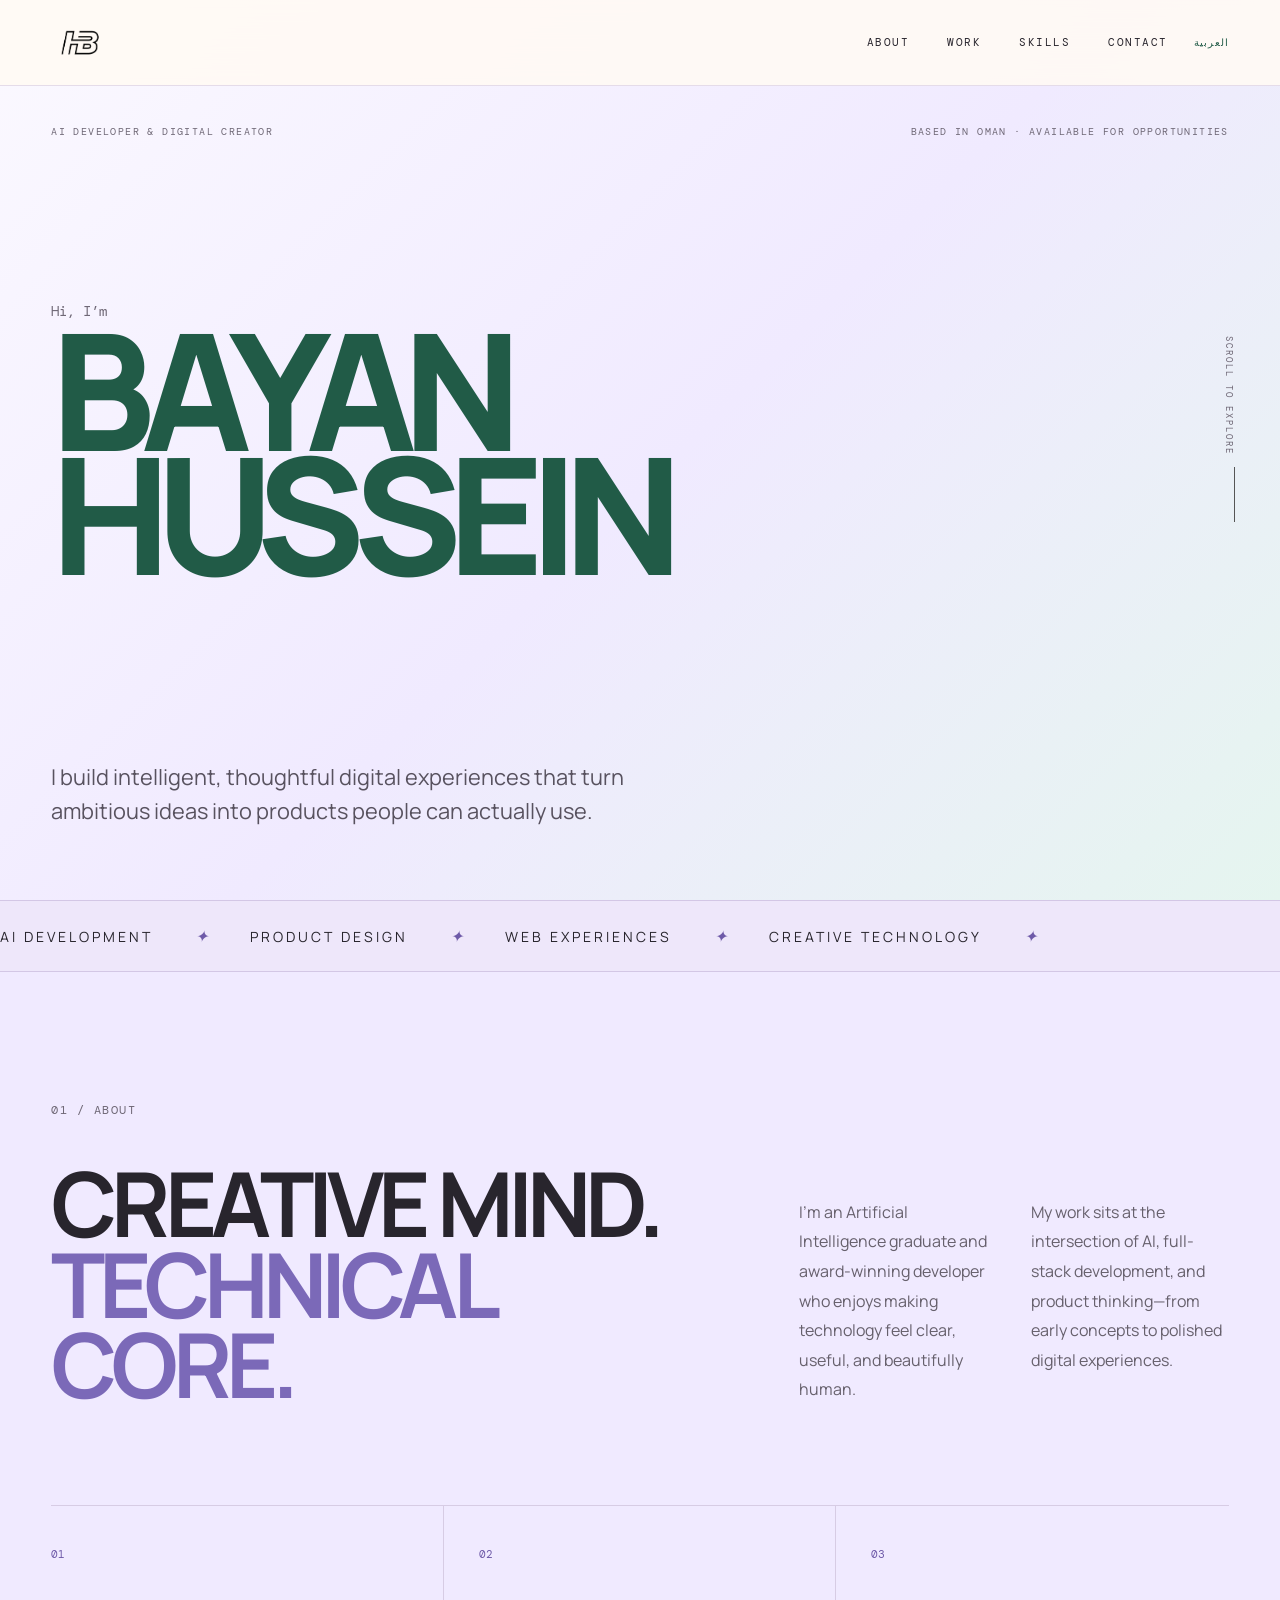
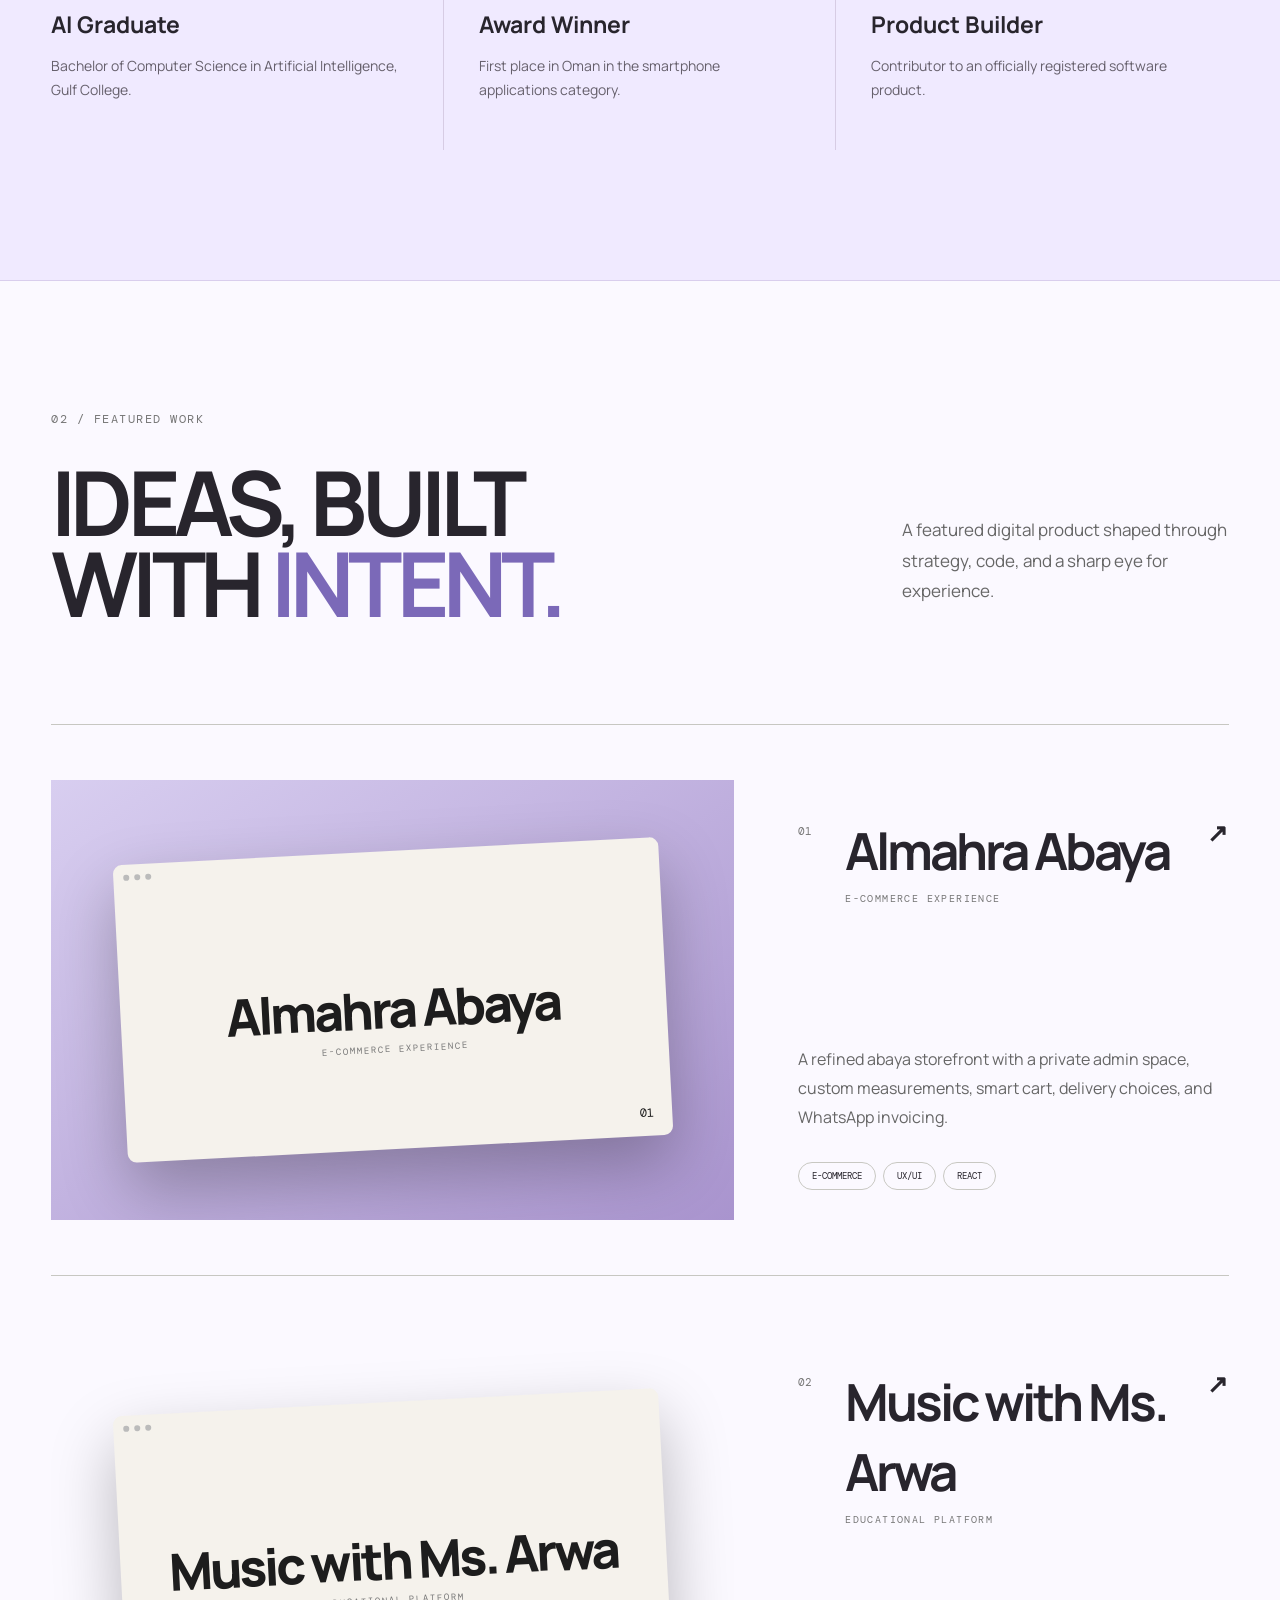
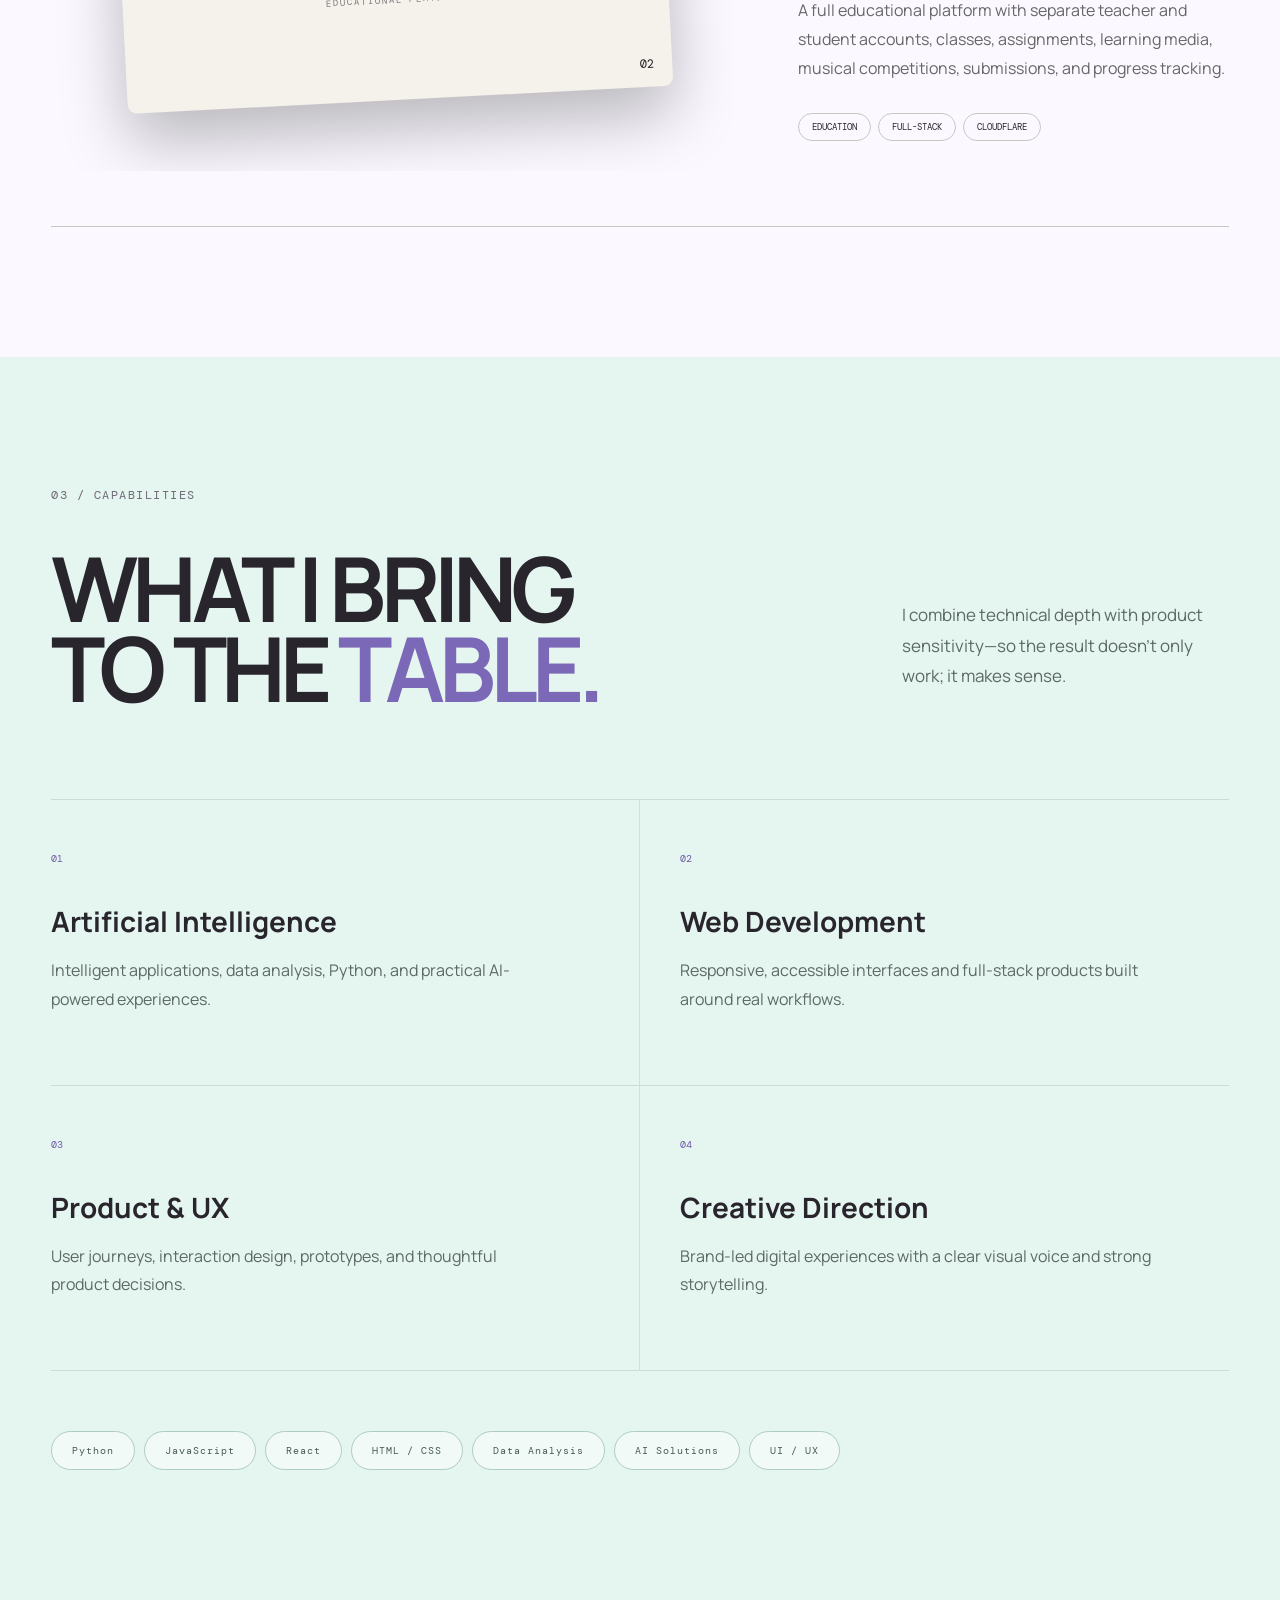
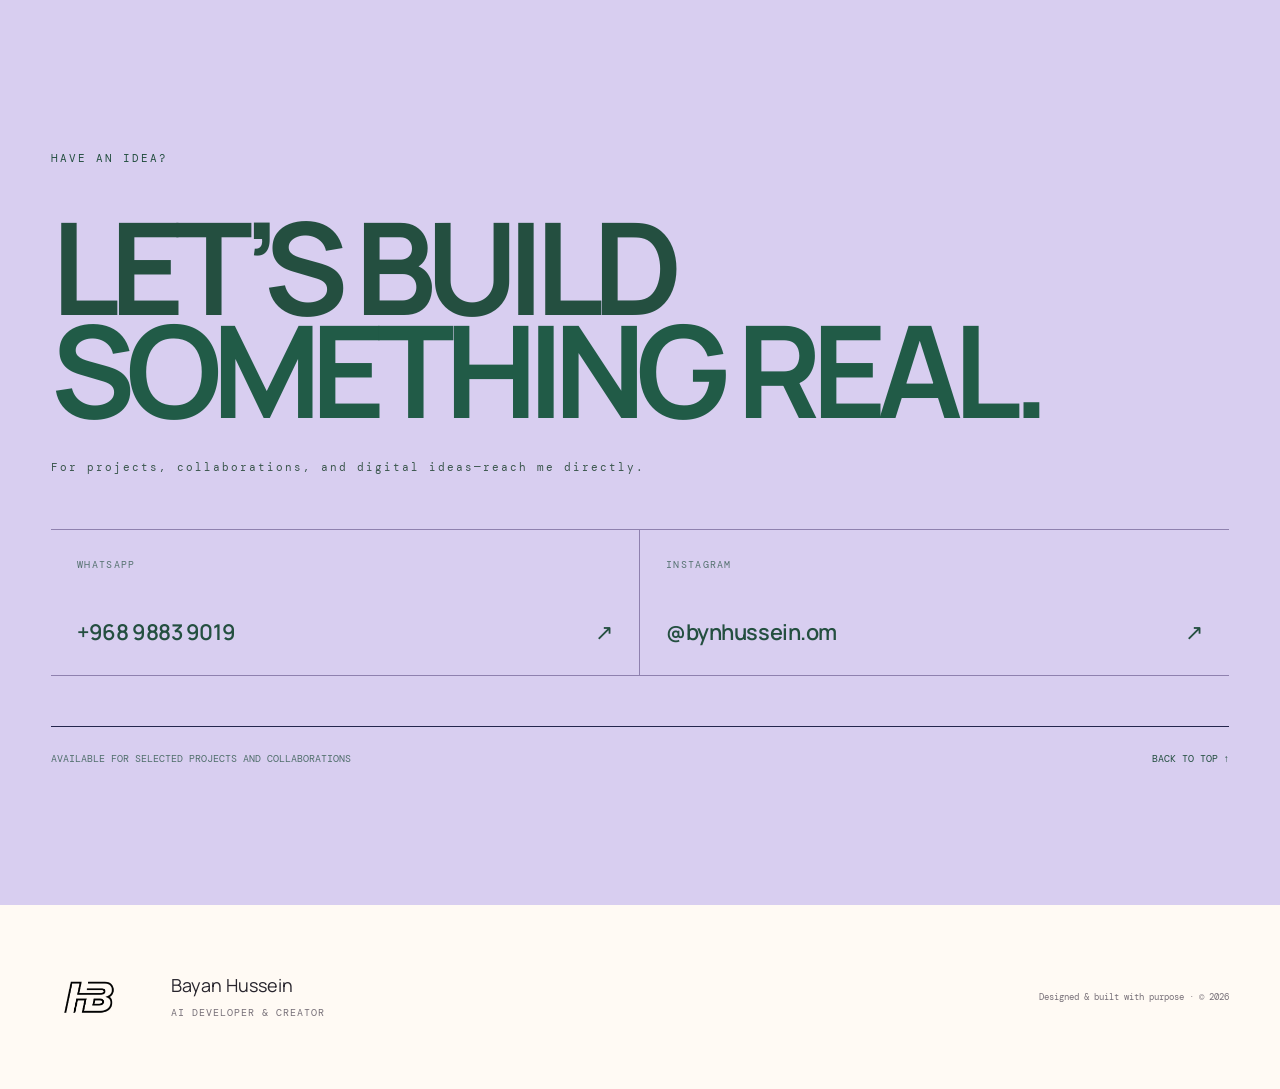
==== commit 1e9bc2f8: "Add music school platform to featured work" ====
--- a/index.html
+++ b/index.html
@@ -48,6 +48,10 @@
         <div class="project-visual almahra"><div class="browser"><div class="browser-bar"><i></i><i></i><i></i></div><div class="screen"><span data-i18n="projectName">Almahra Abaya</span><small data-i18n="projectType">E-commerce Experience</small><b>01</b></div></div></div>
         <div class="project-info"><div class="project-name"><span>01</span><div><h3 data-i18n="projectName">Almahra Abaya</h3><small data-i18n="projectType">E-commerce Experience</small></div><b>↗</b></div><p data-i18n="projectText">A refined abaya storefront with a private admin space, custom measurements, smart cart, delivery choices, and WhatsApp invoicing.</p><div class="tags"><span data-i18n="tagCommerce">E-commerce</span><span>UX/UI</span><span>React</span></div></div>
       </a>
+      <a href="https://arwa-music-school.bayanhussein1b.workers.dev" target="_blank" rel="noopener" class="project">
+        <div class="project-visual music"><div class="browser"><div class="browser-bar"><i></i><i></i><i></i></div><div class="screen"><span data-i18n="musicProjectName">Music with Ms. Arwa</span><small data-i18n="musicProjectType">Educational Platform</small><b>02</b></div></div></div>
+        <div class="project-info"><div class="project-name"><span>02</span><div><h3 data-i18n="musicProjectName">Music with Ms. Arwa</h3><small data-i18n="musicProjectType">Educational Platform</small></div><b>↗</b></div><p data-i18n="musicProjectText">A full educational platform with separate teacher and student accounts, classes, assignments, learning media, musical competitions, submissions, and progress tracking.</p><div class="tags"><span data-i18n="tagEducation">Education</span><span>Full-stack</span><span>Cloudflare</span></div></div>
+      </a>
     </div>
   </section>
 
@@ -77,8 +81,8 @@
 </main>
 <script>
 const translations={
-  en:{navAbout:'About',navWork:'Work',navSkills:'Skills',navContact:'Contact',menu:'Menu',close:'Close',role:'AI Developer & Digital Creator',location:'Based in Oman · Available for opportunities',hello:'Hi, I’m',intro:'I build intelligent, thoughtful digital experiences that turn ambitious ideas into products people can actually use.',scroll:'SCROLL TO EXPLORE',tickerAi:'AI DEVELOPMENT',tickerProduct:'PRODUCT DESIGN',tickerWeb:'WEB EXPERIENCES',tickerCreative:'CREATIVE TECHNOLOGY',aboutLabel:'01 / ABOUT',aboutTitle:'CREATIVE MIND.<br><em>TECHNICAL CORE.</em>',aboutP1:'I’m an Artificial Intelligence graduate and award-winning developer who enjoys making technology feel clear, useful, and beautifully human.',aboutP2:'My work sits at the intersection of AI, full-stack development, and product thinking—from early concepts to polished digital experiences.',fact1Title:'AI Graduate',fact1Text:'Bachelor of Computer Science in Artificial Intelligence, Gulf College.',fact2Title:'Award Winner',fact2Text:'First place in Oman in the smartphone applications category.',fact3Title:'Product Builder',fact3Text:'Contributor to an officially registered software product.',workLabel:'02 / FEATURED WORK',workTitle:'IDEAS, BUILT<br>WITH <em>INTENT.</em>',workIntro:'A featured digital product shaped through strategy, code, and a sharp eye for experience.',projectName:'Almahra Abaya',projectType:'E-commerce Experience',projectText:'A refined abaya storefront with a private admin space, custom measurements, smart cart, delivery choices, and WhatsApp invoicing.',tagCommerce:'E-commerce',skillsLabel:'03 / CAPABILITIES',skillsTitle:'WHAT I BRING<br>TO THE <em>TABLE.</em>',skillsIntro:'I combine technical depth with product sensitivity—so the result doesn’t only work; it makes sense.',skill1Title:'Artificial Intelligence',skill1Text:'Intelligent applications, data analysis, Python, and practical AI-powered experiences.',skill2Title:'Web Development',skill2Text:'Responsive, accessible interfaces and full-stack products built around real workflows.',skill3Title:'Product & UX',skill3Text:'User journeys, interaction design, prototypes, and thoughtful product decisions.',skill4Title:'Creative Direction',skill4Text:'Brand-led digital experiences with a clear visual voice and strong storytelling.',contactEyebrow:'HAVE AN IDEA?',contactTitle:'LET’S BUILD<br><em>SOMETHING REAL.</em>',contactIntro:'For projects, collaborations, and digital ideas—reach me directly.',whatsappLabel:'WhatsApp',instagramLabel:'Instagram',githubLabel:'GitHub',contactAvailability:'Available for selected projects and collaborations',backTop:'Back to top ↑',footerRole:'AI Developer & Creator',footerNote:'Designed & built with purpose · © 2026'},
-  ar:{navAbout:'نبذة عني',navWork:'أعمالي',navSkills:'مهاراتي',navContact:'تواصل',menu:'القائمة',close:'إغلاق',role:'مطوّرة ذكاء اصطناعي ومصمّمة تجارب رقمية',location:'من سلطنة عُمان · متاحة للفرص والتعاون',hello:'مرحبًا، أنا',intro:'أصمّم تجارب رقمية ذكية ومدروسة، وأحوّل الأفكار الطموحة إلى منتجات حقيقية سهلة الاستخدام.',scroll:'اكتشف المزيد',tickerAi:'تطوير الذكاء الاصطناعي',tickerProduct:'تصميم المنتجات',tickerWeb:'تجارب الويب',tickerCreative:'تقنيات إبداعية',aboutLabel:'01 / نبذة عني',aboutTitle:'رؤيةٌ إبداعية.<br><em>وأساسٌ تقني.</em>',aboutP1:'خريجة ذكاء اصطناعي ومطوّرة حاصلة على جوائز، أؤمن بأن التقنية الأجمل هي الواضحة والمفيدة والقريبة من الإنسان.',aboutP2:'يجمع عملي بين الذكاء الاصطناعي وتطوير الويب وفهم المنتجات؛ من صياغة الفكرة الأولى إلى تقديم تجربة رقمية متقنة.',fact1Title:'خريجة ذكاء اصطناعي',fact1Text:'بكالوريوس علوم الحاسوب في الذكاء الاصطناعي من كلية الخليج.',fact2Title:'حاصلة على المركز الأول',fact2Text:'المركز الأول على مستوى سلطنة عُمان في فئة تطبيقات الهواتف الذكية.',fact3Title:'مطوّرة منتجات رقمية',fact3Text:'مساهمة في تطوير منتج برمجي مسجّل رسميًا.',workLabel:'02 / أعمال مختارة',workTitle:'أفكارٌ صُمّمت<br><em>بقصد.</em>',workIntro:'مشروع رقمي صيغ بالاستراتيجية والبرمجة، مع عناية دقيقة بهوية المنتج وتجربة المستخدم.',projectName:'المهرة للعبايات',projectType:'تجربة متجر إلكتروني',projectText:'متجر عبايات راقٍ يضم لوحة إدارة خاصة، ومقاسات مخصصة، وسلة ذكية، وخيارات للتوصيل، وإرسال الفاتورة عبر واتساب.',tagCommerce:'تجارة إلكترونية',skillsLabel:'03 / خبراتي',skillsTitle:'خبرةٌ تقنية<br><em>برؤية إبداعية.</em>',skillsIntro:'أجمع بين العمق التقني وفهم تجربة المستخدم، لتكون النتيجة عملية وواضحة وذات قيمة.',skill1Title:'الذكاء الاصطناعي',skill1Text:'تطبيقات ذكية، وتحليل بيانات، ولغة Python، وتجارب عملية مدعومة بالذكاء الاصطناعي.',skill2Title:'تطوير الويب',skill2Text:'واجهات متجاوبة وسهلة الوصول، ومنتجات متكاملة مبنية حول احتياجات حقيقية.',skill3Title:'المنتجات وتجربة المستخدم',skill3Text:'رحلات المستخدم، وتصميم التفاعل، والنماذج الأولية، وقرارات مدروسة للمنتج.',skill4Title:'التوجيه الإبداعي',skill4Text:'تجارب رقمية مستندة إلى الهوية، بصوت بصري واضح وسرد قوي.',contactEyebrow:'لديك فكرة؟',contactTitle:'لنحوّلها معًا<br><em>إلى تجربة حقيقية.</em>',contactIntro:'للمشاريع والتعاون والأفكار الرقمية، يسعدني تواصلك مباشرة.',whatsappLabel:'واتساب',instagramLabel:'إنستغرام',githubLabel:'جيت هب',contactAvailability:'متاحة لمشاريع مختارة وفرص التعاون',backTop:'العودة إلى الأعلى ↑',footerRole:'مطوّرة ذكاء اصطناعي ومصمّمة تجارب رقمية',footerNote:'صُمم وبُني بعناية · © 2026'}
+  en:{navAbout:'About',navWork:'Work',navSkills:'Skills',navContact:'Contact',menu:'Menu',close:'Close',role:'AI Developer & Digital Creator',location:'Based in Oman · Available for opportunities',hello:'Hi, I’m',intro:'I build intelligent, thoughtful digital experiences that turn ambitious ideas into products people can actually use.',scroll:'SCROLL TO EXPLORE',tickerAi:'AI DEVELOPMENT',tickerProduct:'PRODUCT DESIGN',tickerWeb:'WEB EXPERIENCES',tickerCreative:'CREATIVE TECHNOLOGY',aboutLabel:'01 / ABOUT',aboutTitle:'CREATIVE MIND.<br><em>TECHNICAL CORE.</em>',aboutP1:'I’m an Artificial Intelligence graduate and award-winning developer who enjoys making technology feel clear, useful, and beautifully human.',aboutP2:'My work sits at the intersection of AI, full-stack development, and product thinking—from early concepts to polished digital experiences.',fact1Title:'AI Graduate',fact1Text:'Bachelor of Computer Science in Artificial Intelligence, Gulf College.',fact2Title:'Award Winner',fact2Text:'First place in Oman in the smartphone applications category.',fact3Title:'Product Builder',fact3Text:'Contributor to an officially registered software product.',workLabel:'02 / FEATURED WORK',workTitle:'IDEAS, BUILT<br>WITH <em>INTENT.</em>',workIntro:'A featured digital product shaped through strategy, code, and a sharp eye for experience.',projectName:'Almahra Abaya',projectType:'E-commerce Experience',projectText:'A refined abaya storefront with a private admin space, custom measurements, smart cart, delivery choices, and WhatsApp invoicing.',tagCommerce:'E-commerce',musicProjectName:'Music with Ms. Arwa',musicProjectType:'Educational Platform',musicProjectText:'A full educational platform with separate teacher and student accounts, classes, assignments, learning media, musical competitions, submissions, and progress tracking.',tagEducation:'Education',skillsLabel:'03 / CAPABILITIES',skillsTitle:'WHAT I BRING<br>TO THE <em>TABLE.</em>',skillsIntro:'I combine technical depth with product sensitivity—so the result doesn’t only work; it makes sense.',skill1Title:'Artificial Intelligence',skill1Text:'Intelligent applications, data analysis, Python, and practical AI-powered experiences.',skill2Title:'Web Development',skill2Text:'Responsive, accessible interfaces and full-stack products built around real workflows.',skill3Title:'Product & UX',skill3Text:'User journeys, interaction design, prototypes, and thoughtful product decisions.',skill4Title:'Creative Direction',skill4Text:'Brand-led digital experiences with a clear visual voice and strong storytelling.',contactEyebrow:'HAVE AN IDEA?',contactTitle:'LET’S BUILD<br><em>SOMETHING REAL.</em>',contactIntro:'For projects, collaborations, and digital ideas—reach me directly.',whatsappLabel:'WhatsApp',instagramLabel:'Instagram',githubLabel:'GitHub',contactAvailability:'Available for selected projects and collaborations',backTop:'Back to top ↑',footerRole:'AI Developer & Creator',footerNote:'Designed & built with purpose · © 2026'},
+  ar:{navAbout:'نبذة عني',navWork:'أعمالي',navSkills:'مهاراتي',navContact:'تواصل',menu:'القائمة',close:'إغلاق',role:'مطوّرة ذكاء اصطناعي ومصمّمة تجارب رقمية',location:'من سلطنة عُمان · متاحة للفرص والتعاون',hello:'مرحبًا، أنا',intro:'أصمّم تجارب رقمية ذكية ومدروسة، وأحوّل الأفكار الطموحة إلى منتجات حقيقية سهلة الاستخدام.',scroll:'اكتشف المزيد',tickerAi:'تطوير الذكاء الاصطناعي',tickerProduct:'تصميم المنتجات',tickerWeb:'تجارب الويب',tickerCreative:'تقنيات إبداعية',aboutLabel:'01 / نبذة عني',aboutTitle:'رؤيةٌ إبداعية.<br><em>وأساسٌ تقني.</em>',aboutP1:'خريجة ذكاء اصطناعي ومطوّرة حاصلة على جوائز، أؤمن بأن التقنية الأجمل هي الواضحة والمفيدة والقريبة من الإنسان.',aboutP2:'يجمع عملي بين الذكاء الاصطناعي وتطوير الويب وفهم المنتجات؛ من صياغة الفكرة الأولى إلى تقديم تجربة رقمية متقنة.',fact1Title:'خريجة ذكاء اصطناعي',fact1Text:'بكالوريوس علوم الحاسوب في الذكاء الاصطناعي من كلية الخليج.',fact2Title:'حاصلة على المركز الأول',fact2Text:'المركز الأول على مستوى سلطنة عُمان في فئة تطبيقات الهواتف الذكية.',fact3Title:'مطوّرة منتجات رقمية',fact3Text:'مساهمة في تطوير منتج برمجي مسجّل رسميًا.',workLabel:'02 / أعمال مختارة',workTitle:'أفكارٌ صُمّمت<br><em>بقصد.</em>',workIntro:'مشروع رقمي صيغ بالاستراتيجية والبرمجة، مع عناية دقيقة بهوية المنتج وتجربة المستخدم.',projectName:'المهرة للعبايات',projectType:'تجربة متجر إلكتروني',projectText:'متجر عبايات راقٍ يضم لوحة إدارة خاصة، ومقاسات مخصصة، وسلة ذكية، وخيارات للتوصيل، وإرسال الفاتورة عبر واتساب.',tagCommerce:'تجارة إلكترونية',musicProjectName:'الموسيقى مع أ. أروى المعمرية',musicProjectType:'منصة تعليمية موسيقية',musicProjectText:'منصة تعليمية متكاملة بحسابات منفصلة للمعلمة والطالبات، وإدارة الصفوف والواجبات والأنشطة والمحتوى التعليمي والمسابقات الموسيقية والتسليمات ومتابعة الإنجاز.',tagEducation:'تعليم',skillsLabel:'03 / خبراتي',skillsTitle:'خبرةٌ تقنية<br><em>برؤية إبداعية.</em>',skillsIntro:'أجمع بين العمق التقني وفهم تجربة المستخدم، لتكون النتيجة عملية وواضحة وذات قيمة.',skill1Title:'الذكاء الاصطناعي',skill1Text:'تطبيقات ذكية، وتحليل بيانات، ولغة Python، وتجارب عملية مدعومة بالذكاء الاصطناعي.',skill2Title:'تطوير الويب',skill2Text:'واجهات متجاوبة وسهلة الوصول، ومنتجات متكاملة مبنية حول احتياجات حقيقية.',skill3Title:'المنتجات وتجربة المستخدم',skill3Text:'رحلات المستخدم، وتصميم التفاعل، والنماذج الأولية، وقرارات مدروسة للمنتج.',skill4Title:'التوجيه الإبداعي',skill4Text:'تجارب رقمية مستندة إلى الهوية، بصوت بصري واضح وسرد قوي.',contactEyebrow:'لديك فكرة؟',contactTitle:'لنحوّلها معًا<br><em>إلى تجربة حقيقية.</em>',contactIntro:'للمشاريع والتعاون والأفكار الرقمية، يسعدني تواصلك مباشرة.',whatsappLabel:'واتساب',instagramLabel:'إنستغرام',githubLabel:'جيت هب',contactAvailability:'متاحة لمشاريع مختارة وفرص التعاون',backTop:'العودة إلى الأعلى ↑',footerRole:'مطوّرة ذكاء اصطناعي ومصمّمة تجارب رقمية',footerNote:'صُمم وبُني بعناية · © 2026'}
 };
 const menu=document.getElementById('menu'),nav=document.getElementById('nav'),languageToggle=document.getElementById('languageToggle'),languageLabel=document.getElementById('languageLabel');
 const deviceLanguage=(navigator.languages&&navigator.languages[0])||navigator.language||'en';
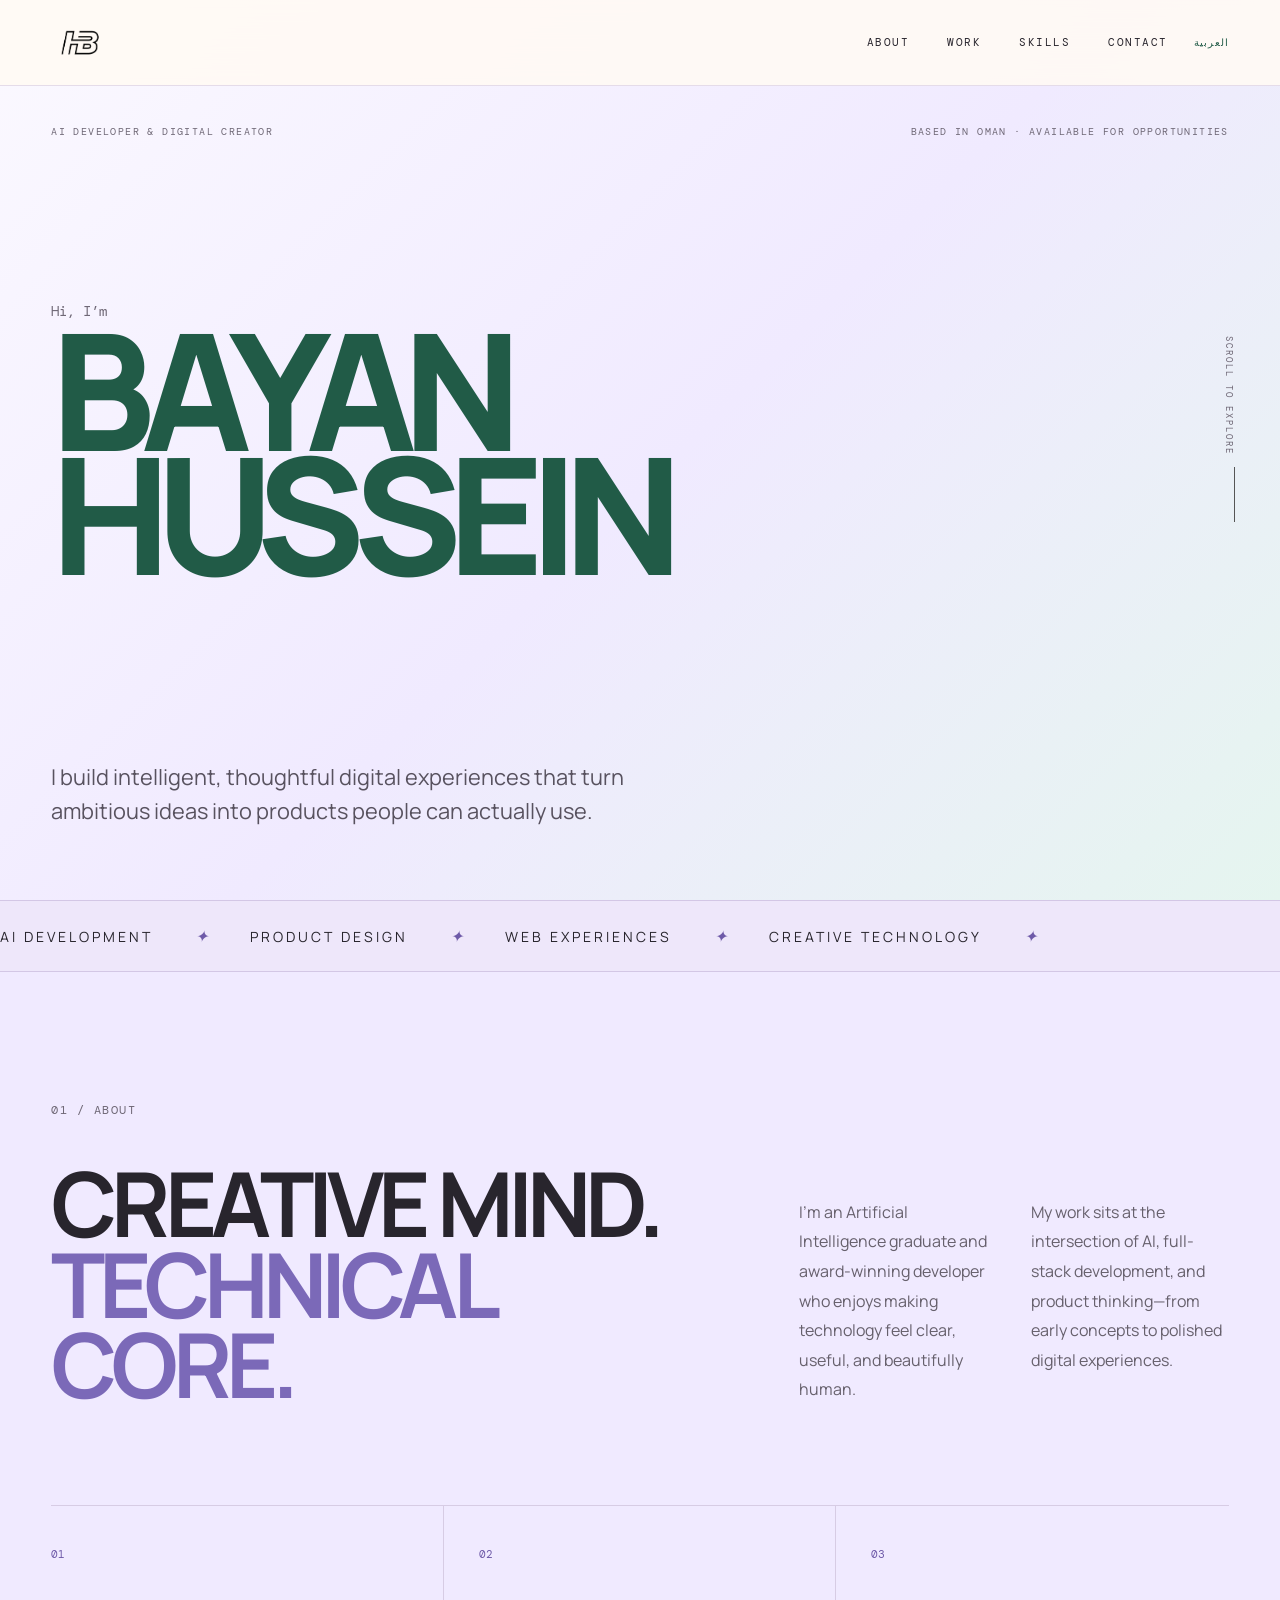
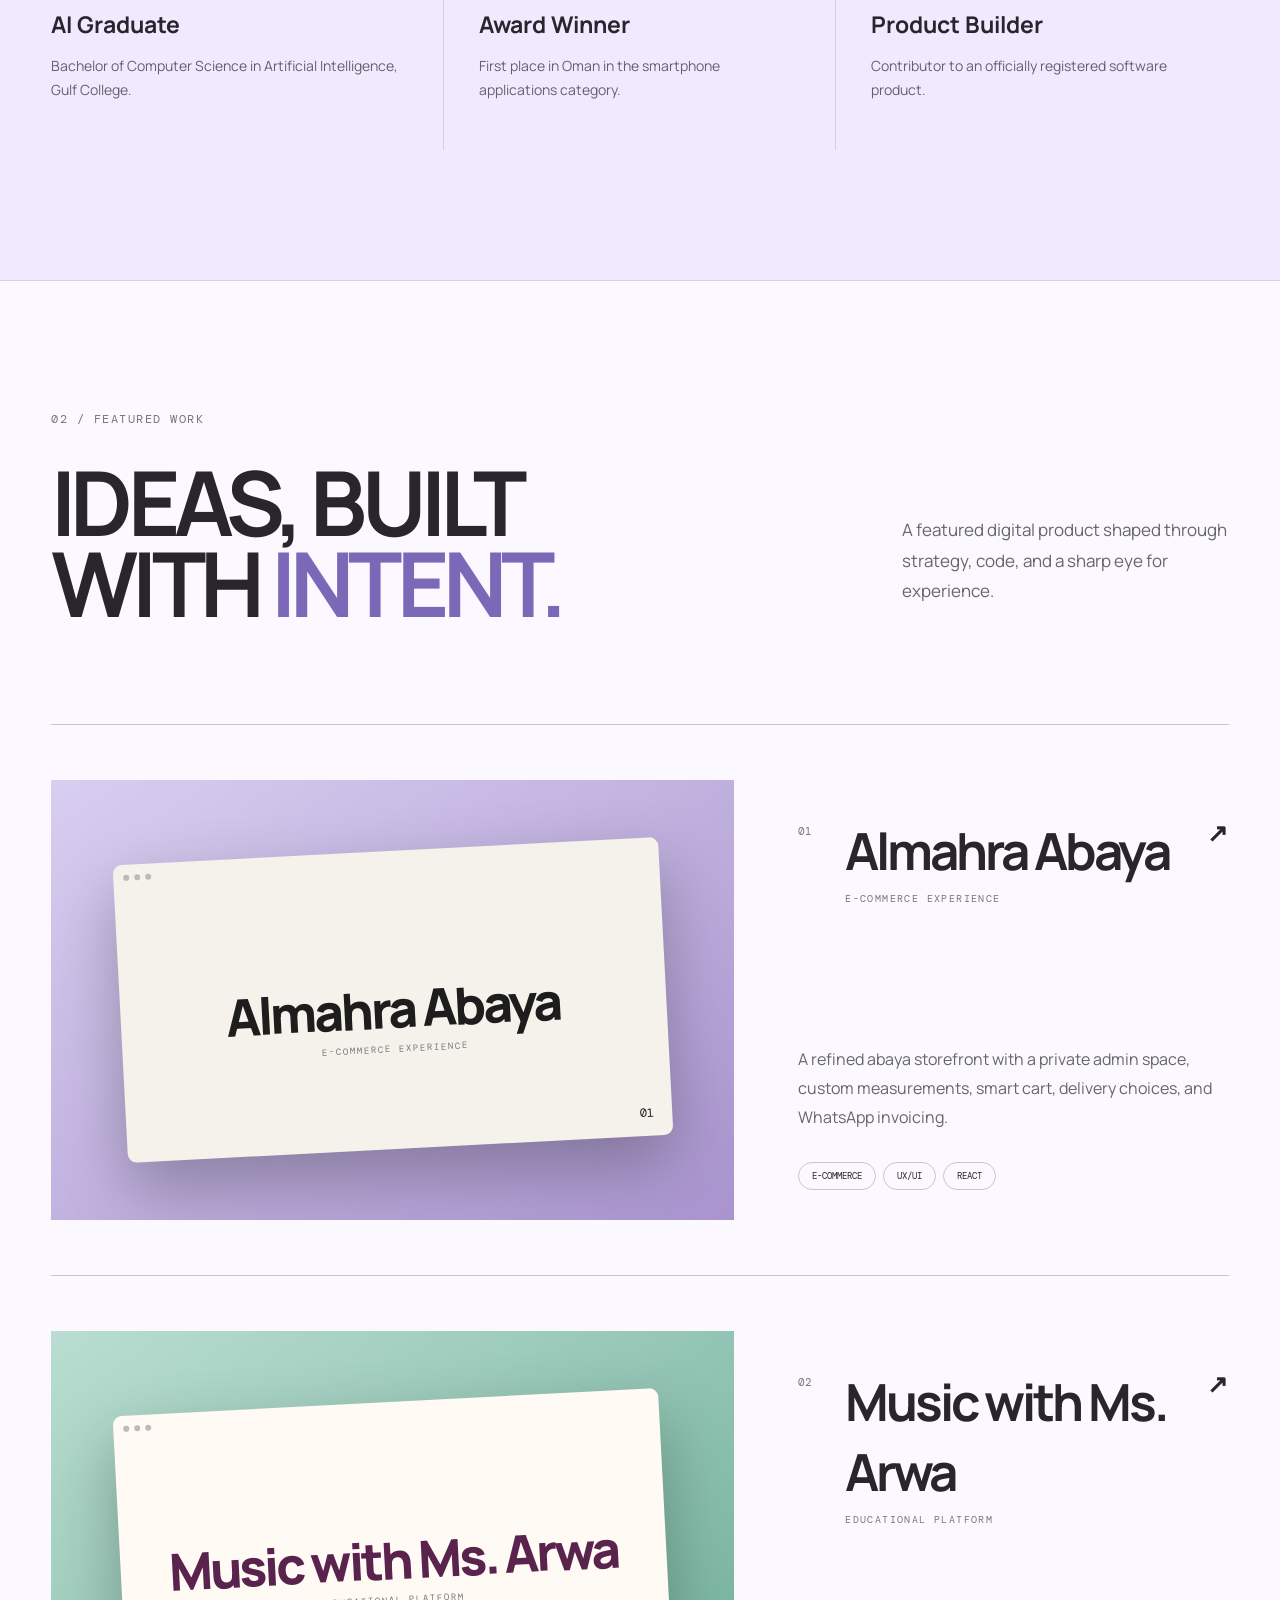
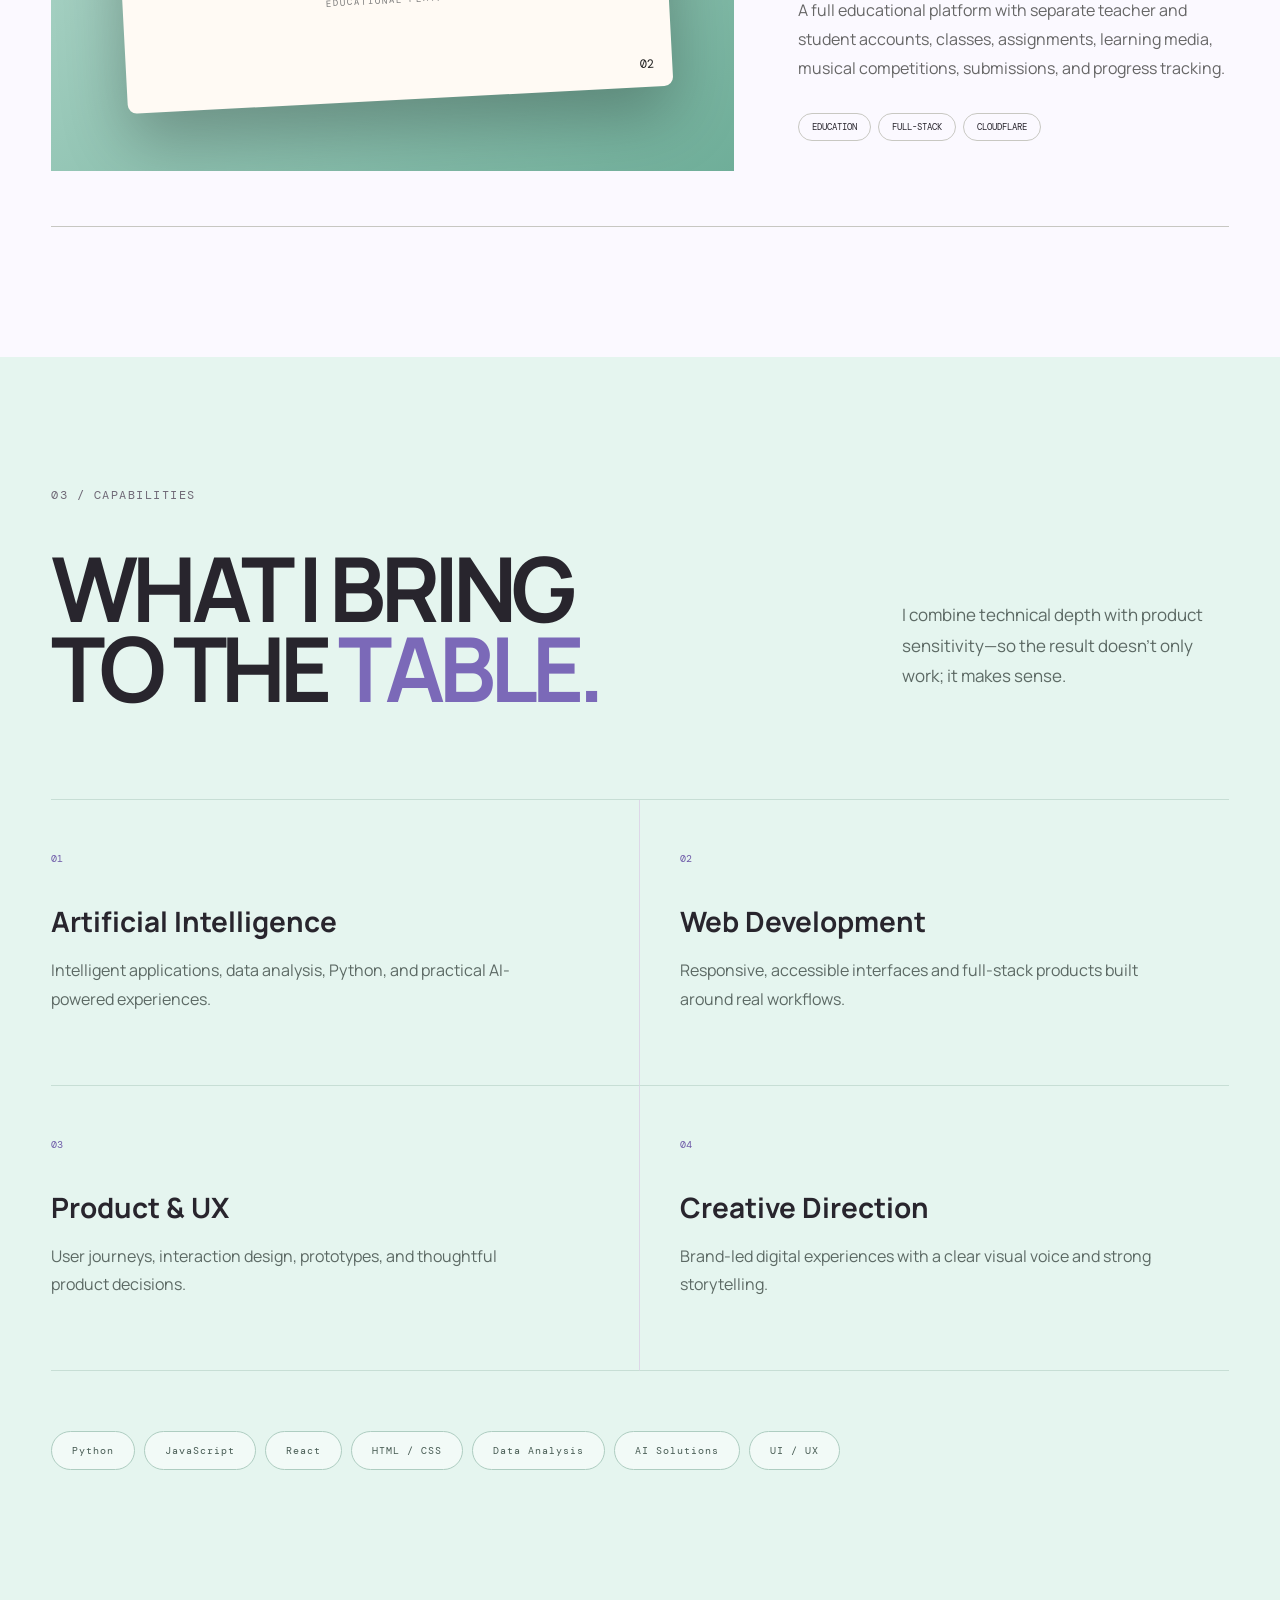
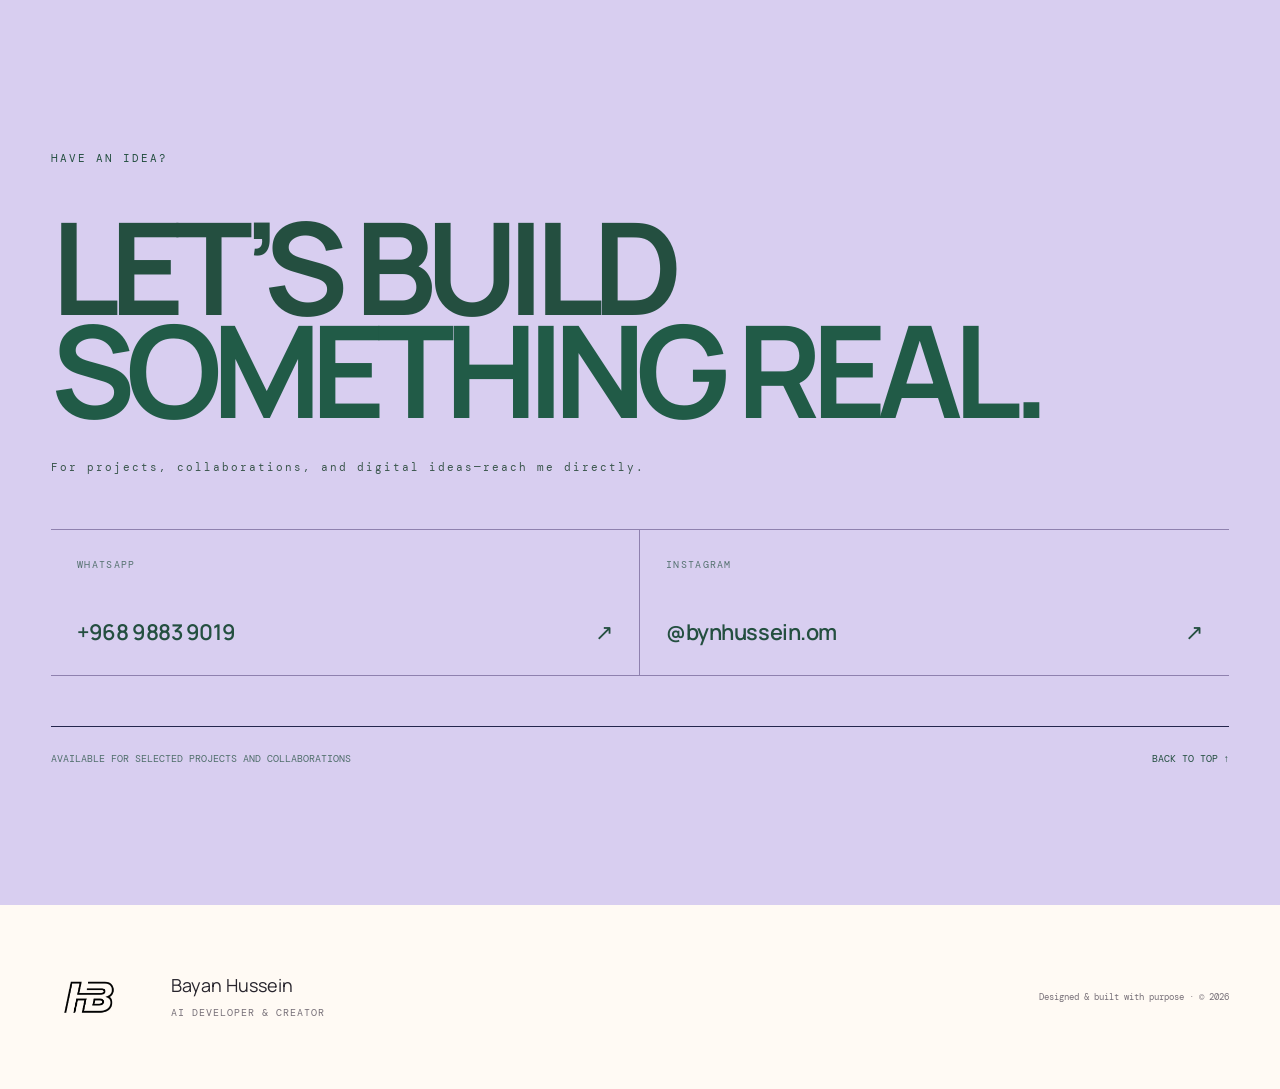
==== commit 76e65443: "Update music project link to Vercel" ====
--- a/index.html
+++ b/index.html
@@ -48,7 +48,7 @@
         <div class="project-visual almahra"><div class="browser"><div class="browser-bar"><i></i><i></i><i></i></div><div class="screen"><span data-i18n="projectName">Almahra Abaya</span><small data-i18n="projectType">E-commerce Experience</small><b>01</b></div></div></div>
         <div class="project-info"><div class="project-name"><span>01</span><div><h3 data-i18n="projectName">Almahra Abaya</h3><small data-i18n="projectType">E-commerce Experience</small></div><b>↗</b></div><p data-i18n="projectText">A refined abaya storefront with a private admin space, custom measurements, smart cart, delivery choices, and WhatsApp invoicing.</p><div class="tags"><span data-i18n="tagCommerce">E-commerce</span><span>UX/UI</span><span>React</span></div></div>
       </a>
-      <a href="https://arwa-music-school.bayanhussein1b.workers.dev" target="_blank" rel="noopener" class="project">
+      <a href="https://arwa-music-school.vercel.app" target="_blank" rel="noopener" class="project">
         <div class="project-visual music"><div class="browser"><div class="browser-bar"><i></i><i></i><i></i></div><div class="screen"><span data-i18n="musicProjectName">Music with Ms. Arwa</span><small data-i18n="musicProjectType">Educational Platform</small><b>02</b></div></div></div>
         <div class="project-info"><div class="project-name"><span>02</span><div><h3 data-i18n="musicProjectName">Music with Ms. Arwa</h3><small data-i18n="musicProjectType">Educational Platform</small></div><b>↗</b></div><p data-i18n="musicProjectText">A full educational platform with separate teacher and student accounts, classes, assignments, learning media, musical competitions, submissions, and progress tracking.</p><div class="tags"><span data-i18n="tagEducation">Education</span><span>Full-stack</span><span>Cloudflare</span></div></div>
       </a>
--- a/style.css
+++ b/style.css
@@ -50,7 +50,7 @@
 .skills{background:#e5f5ef}
 .contact{background:#d8cef0;color:#244f40}
 .contact h2 em{color:#215b47;-webkit-text-stroke:0}
-.project-visual.almahra{background:linear-gradient(145deg,#d8cef0,#a994ce)}
+.project-visual.almahra{background:linear-gradient(145deg,#d8cef0,#a994ce)}.project-visual.music{background:linear-gradient(145deg,#b9ddd1,#6fae99)}.project-visual.music .browser{background:#fffaf4}.project-visual.music .screen span{color:#5a234d}
 .mark,.footer-mark{border:0;outline:0;background:transparent;overflow:visible}
 .mark img,.footer-mark img{filter:invert(1);mix-blend-mode:multiply;border:0;outline:0;background:transparent}
 
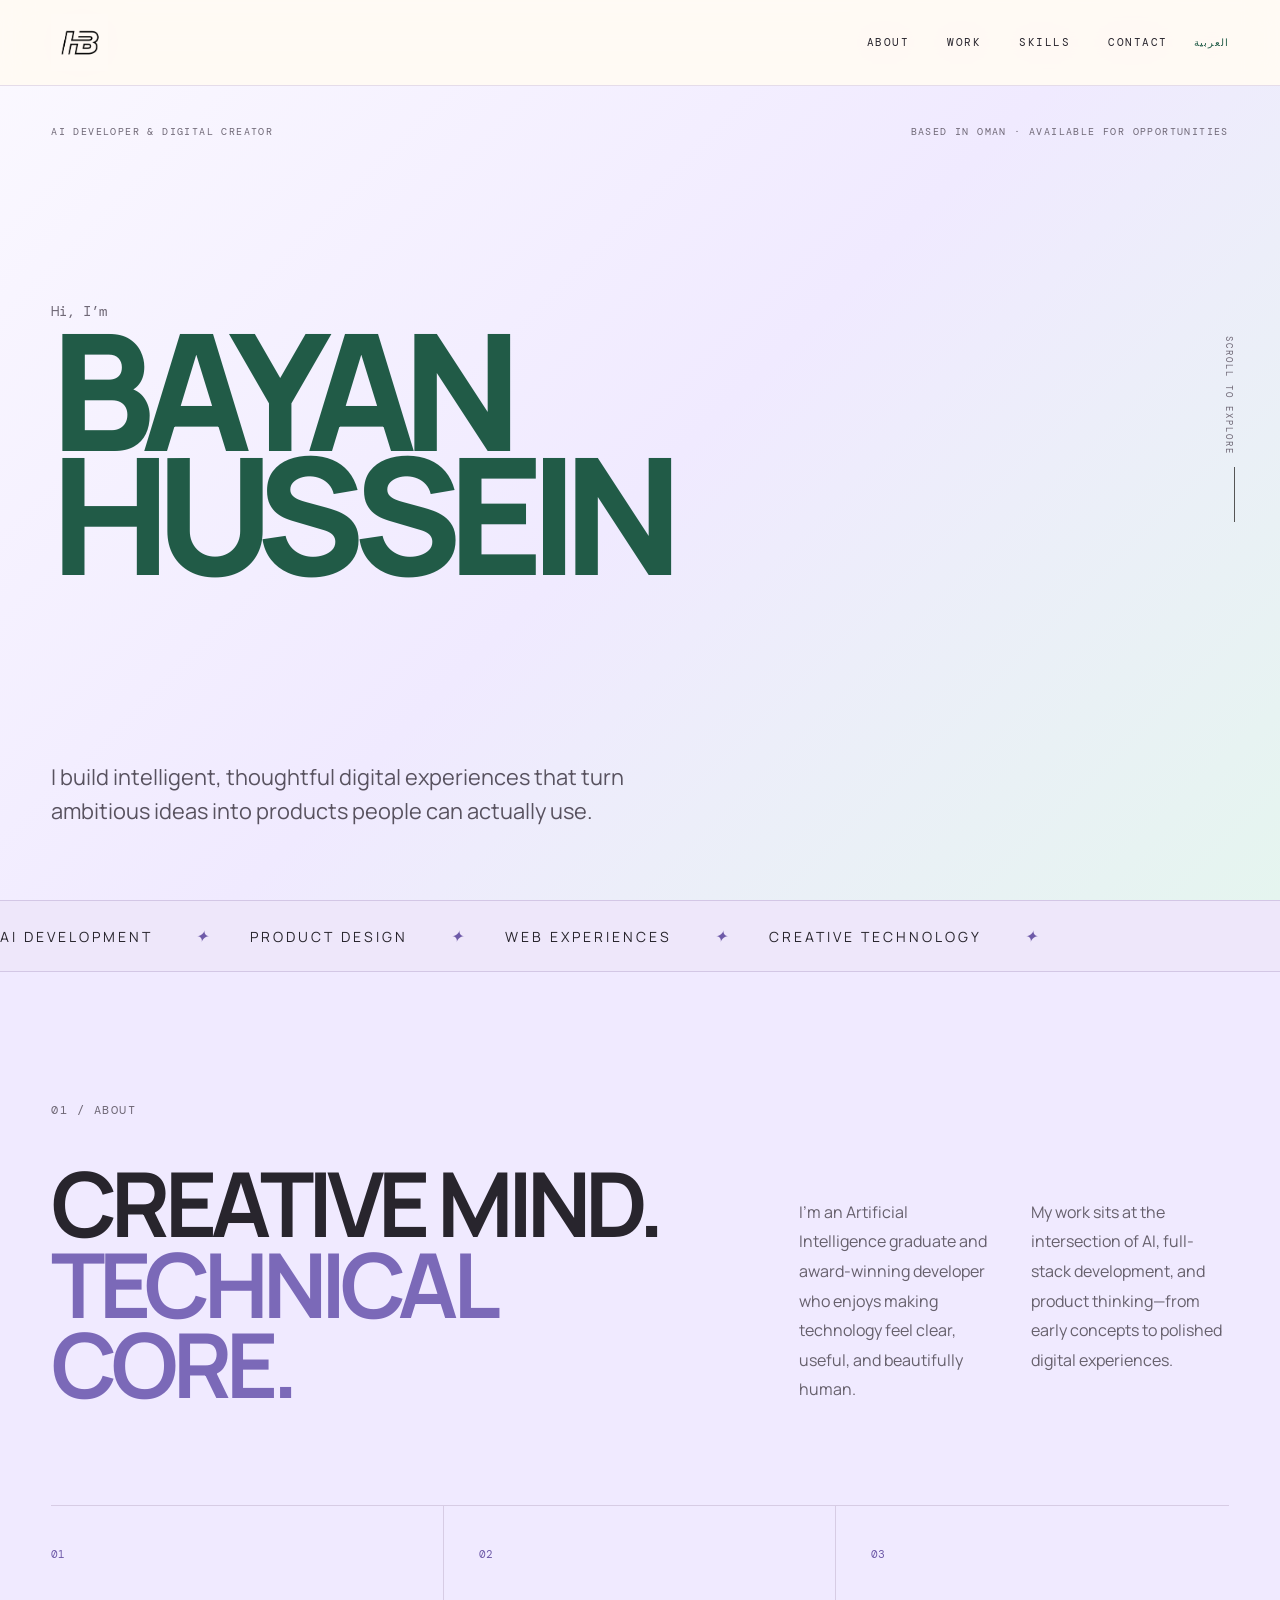
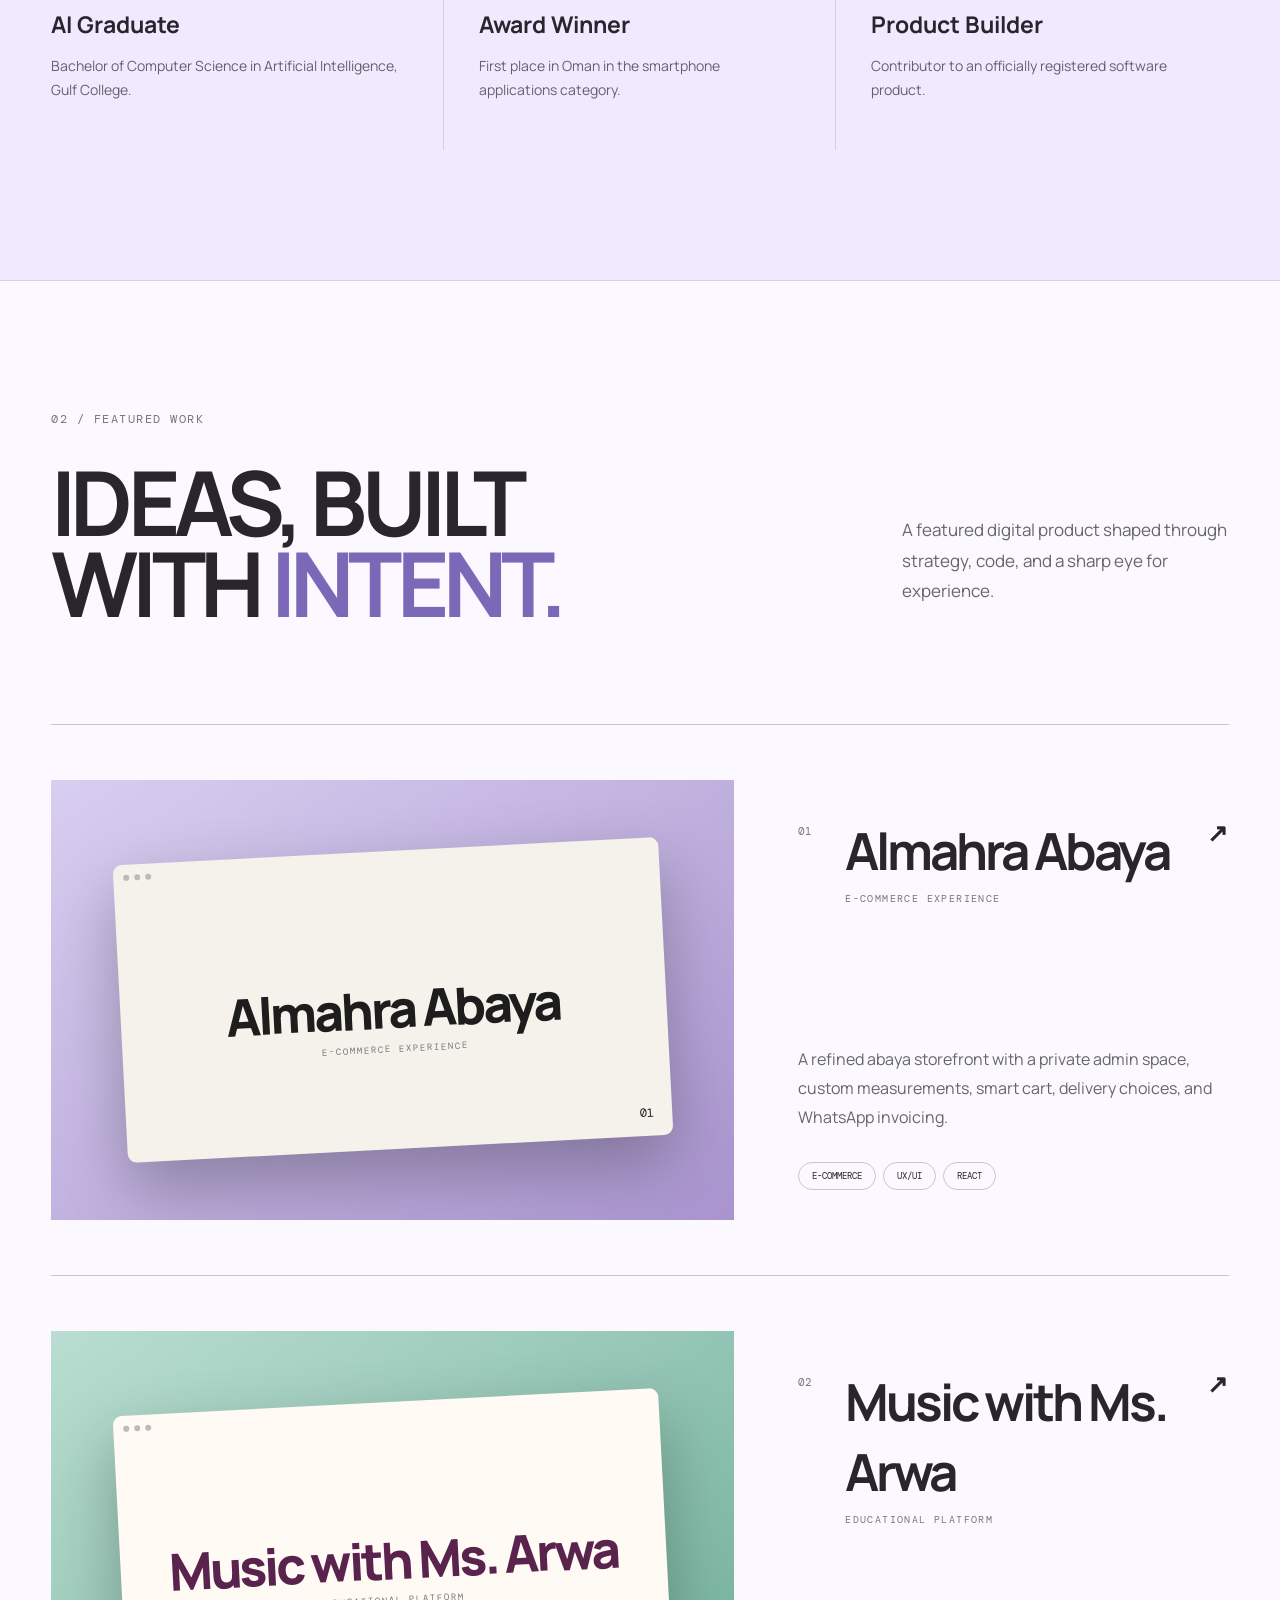
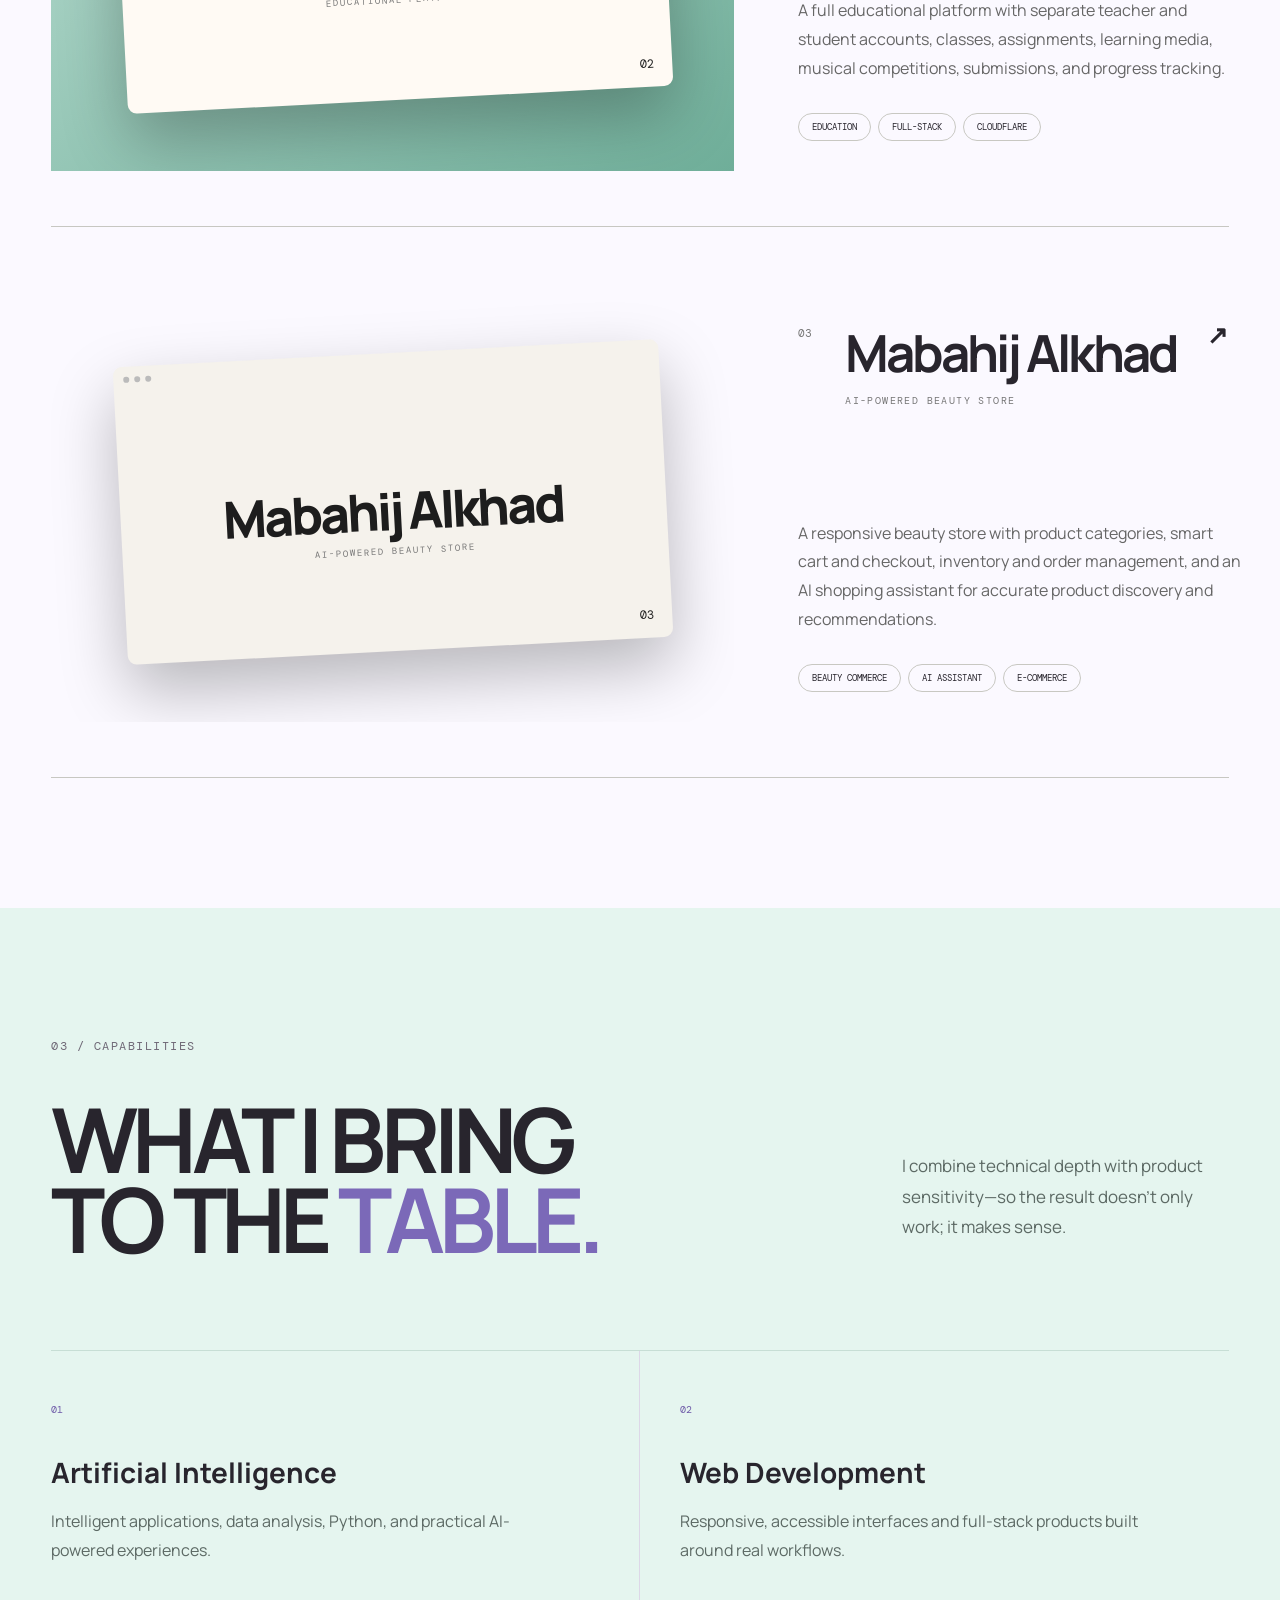
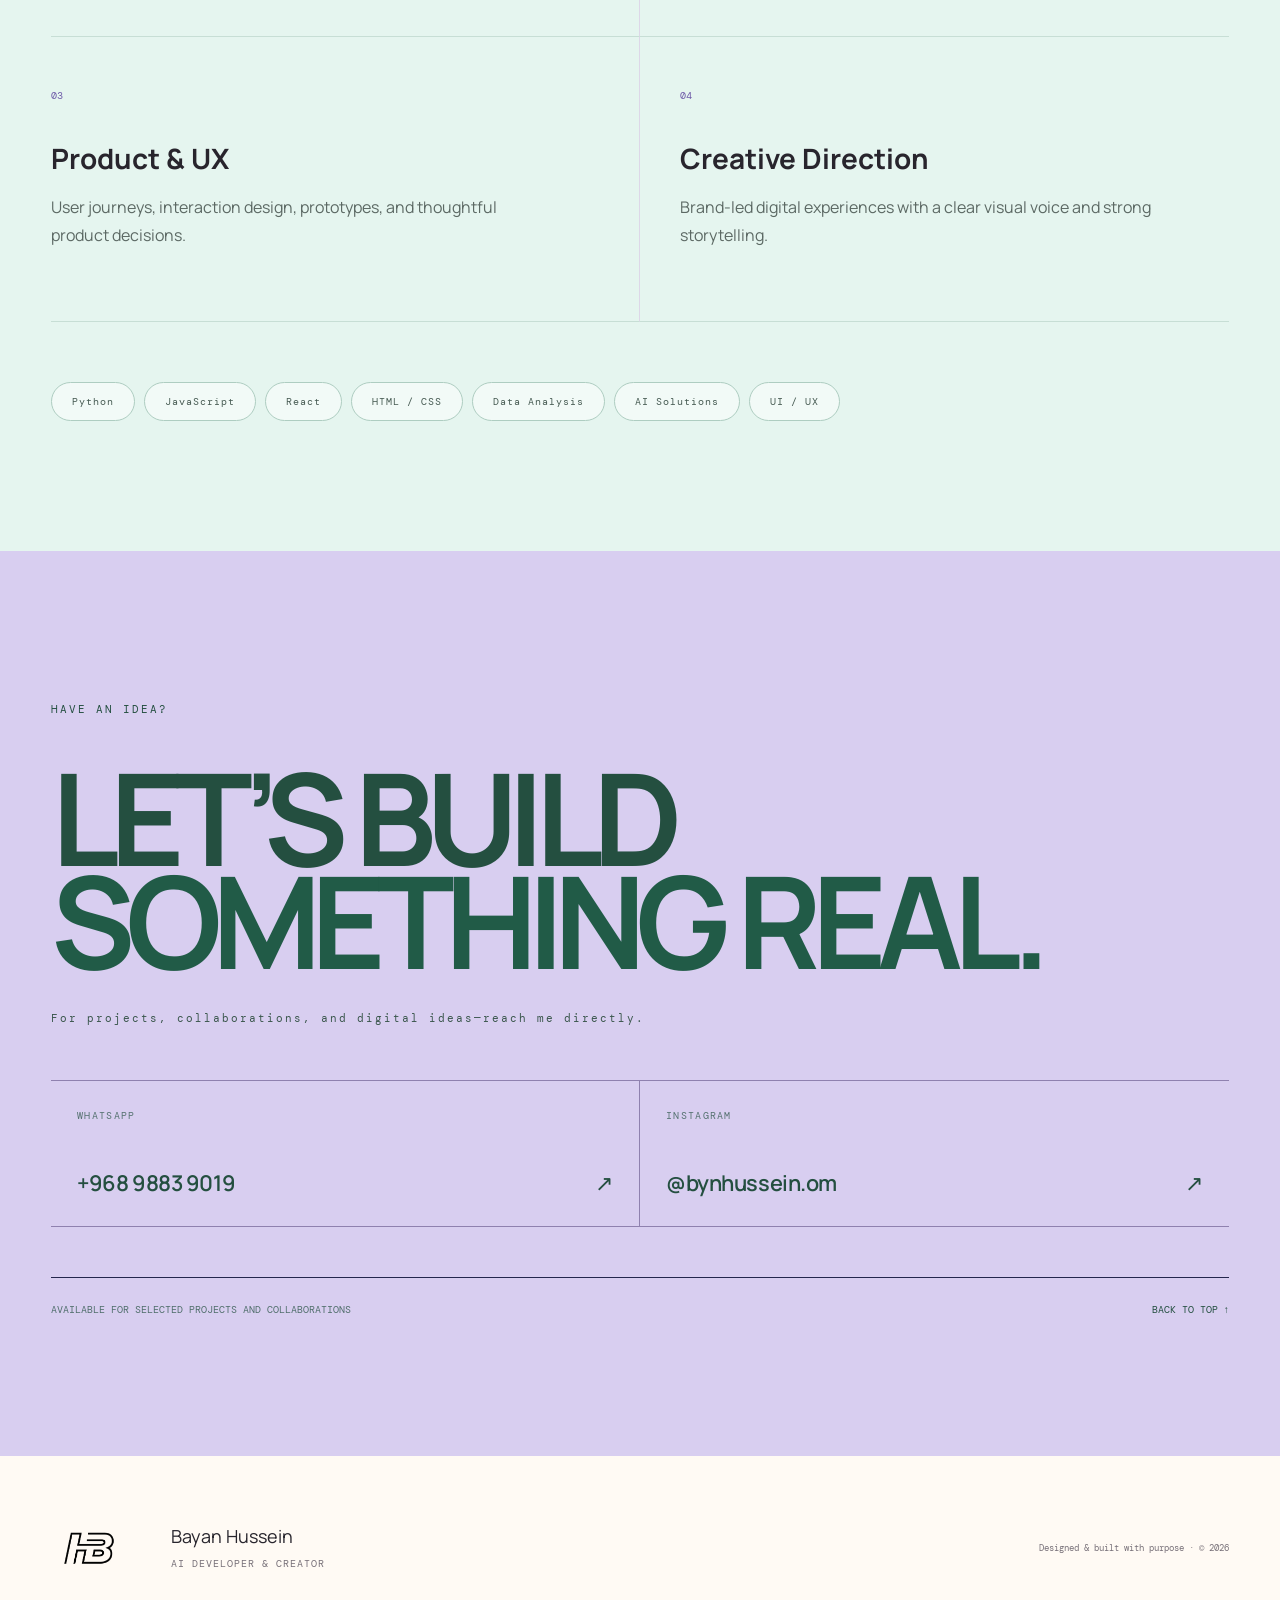
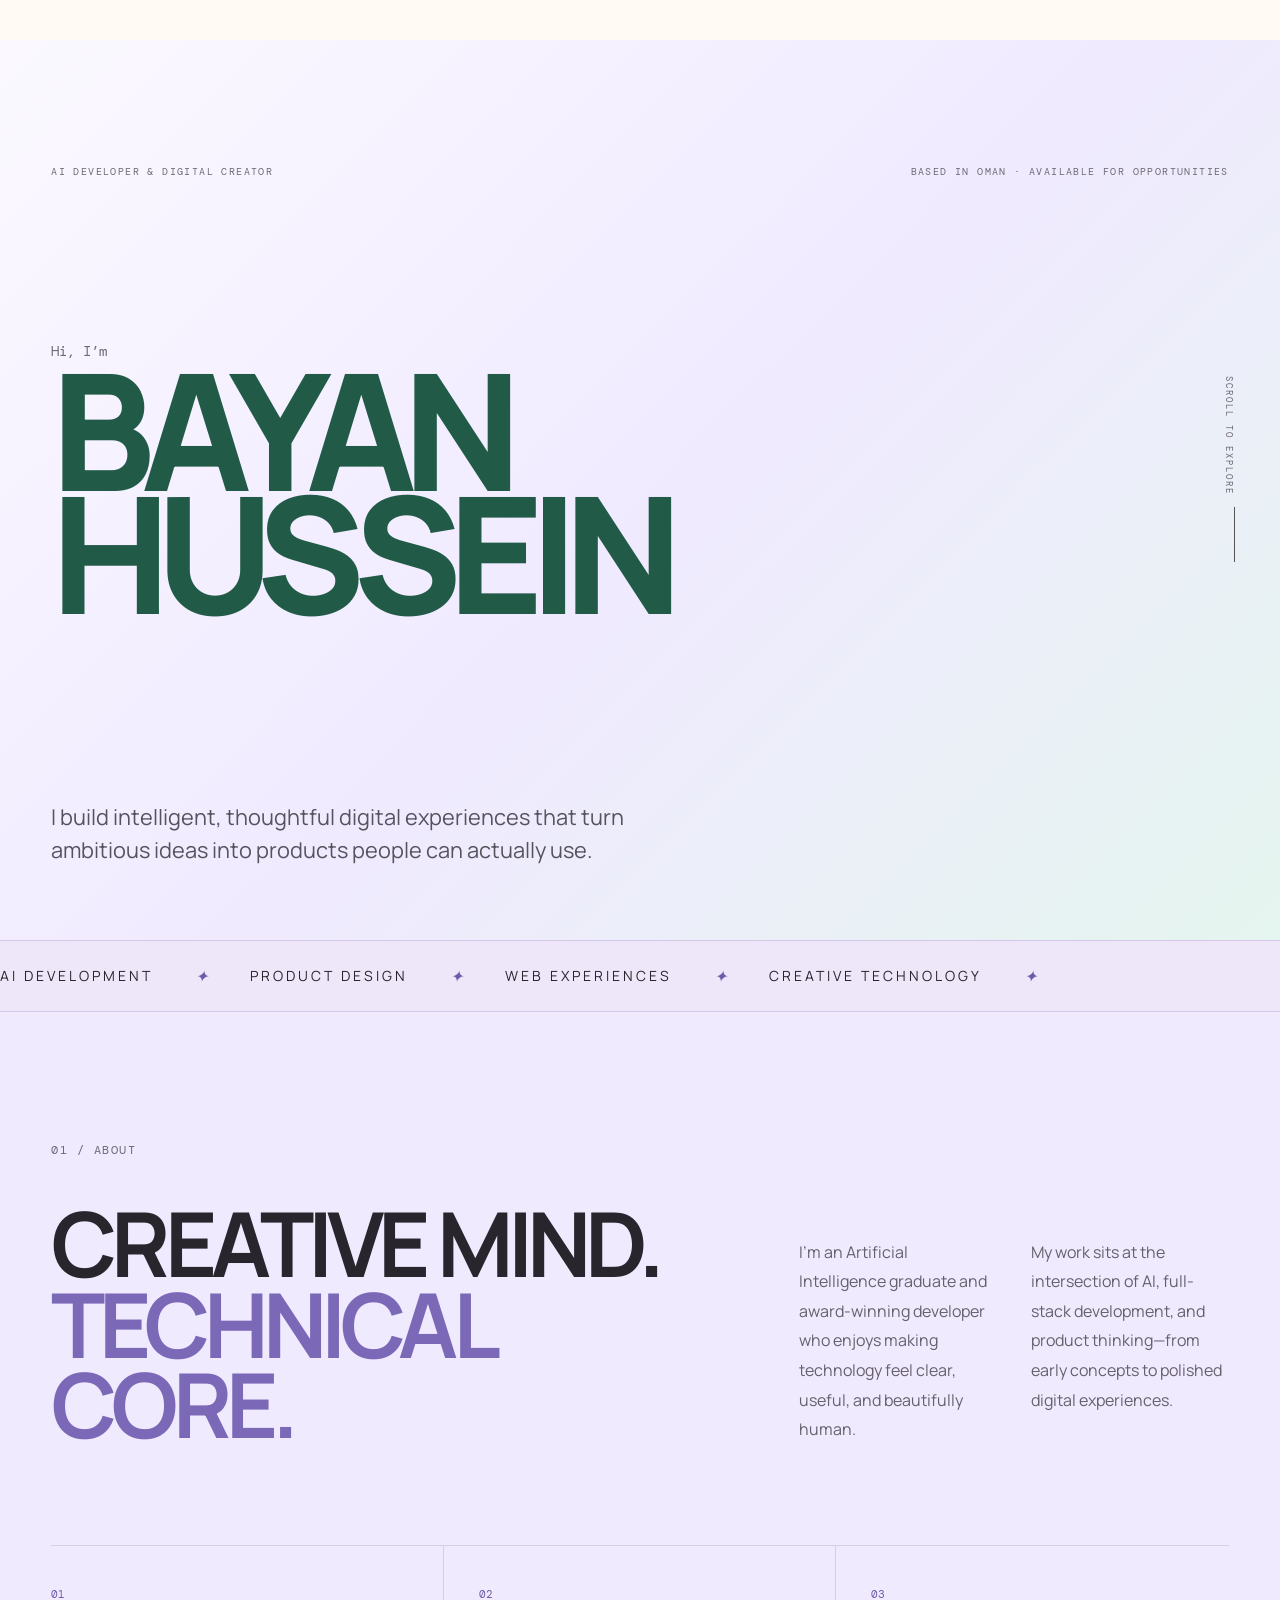
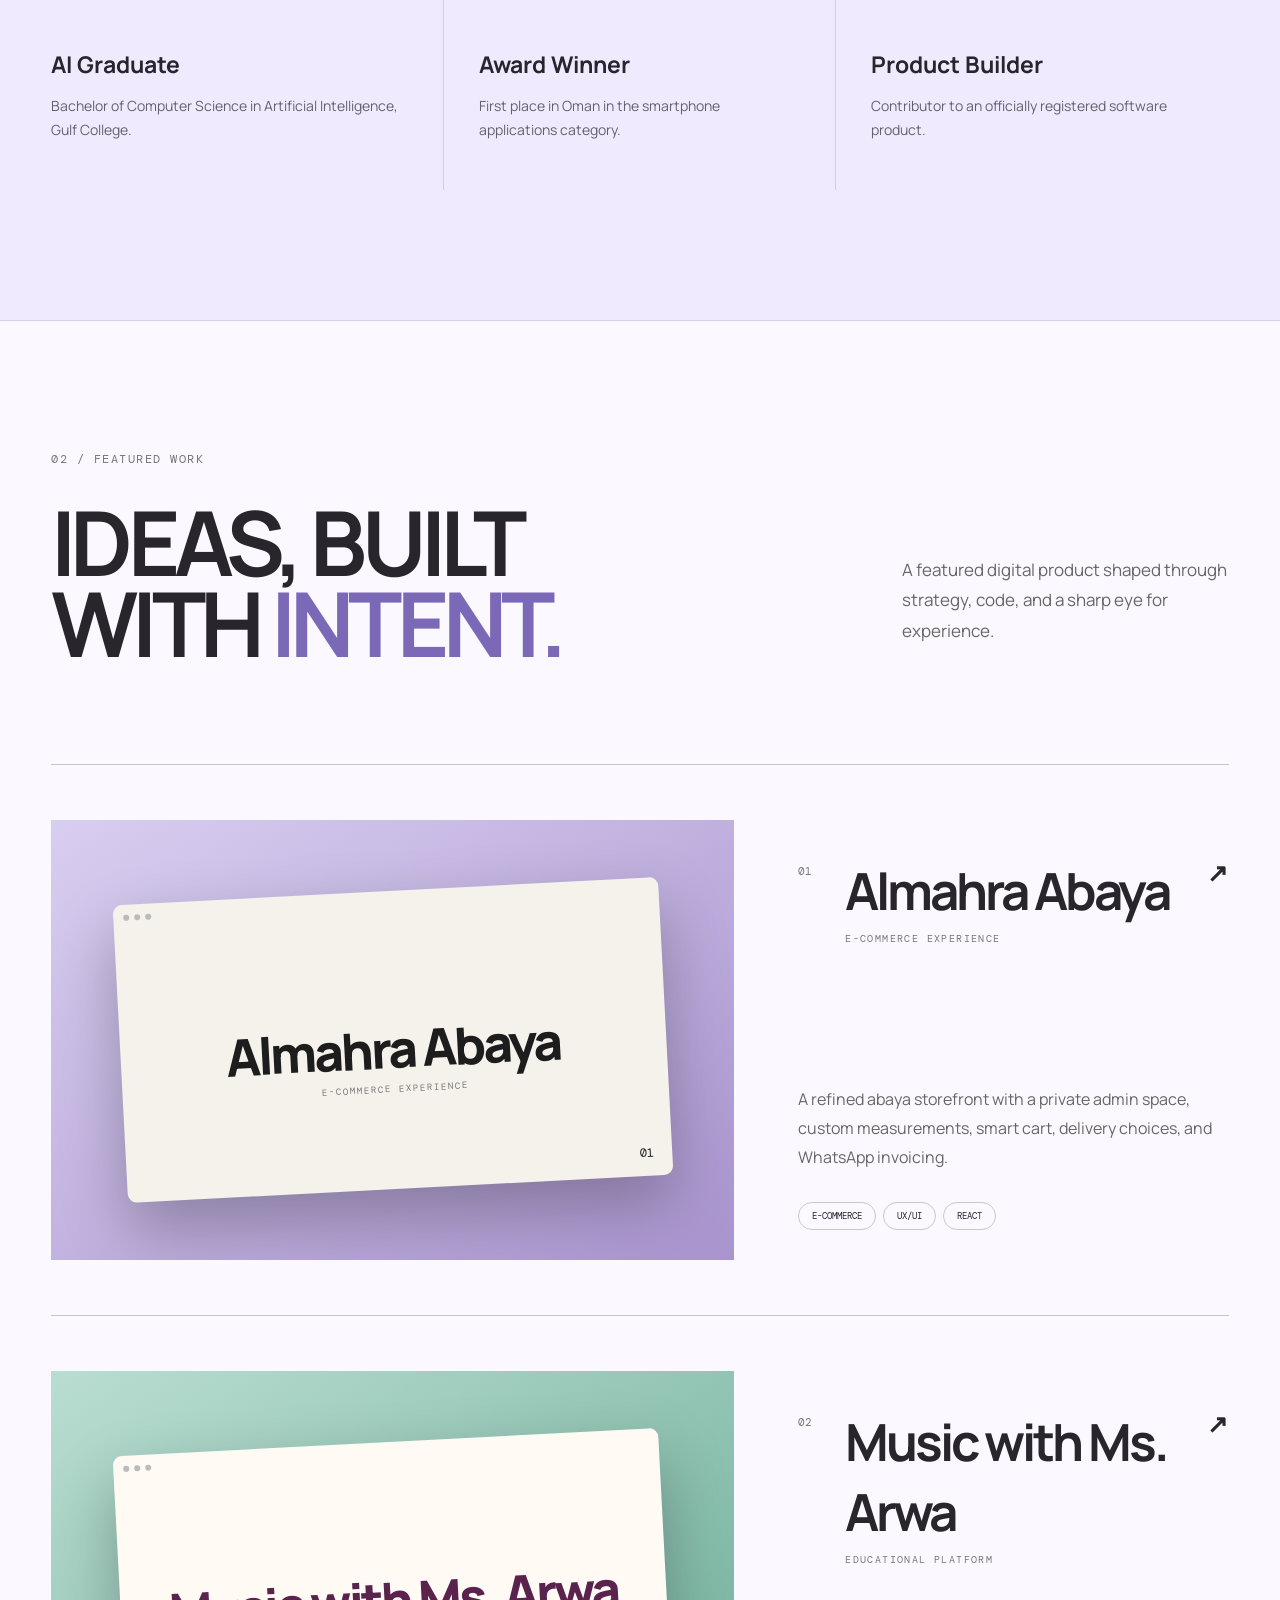
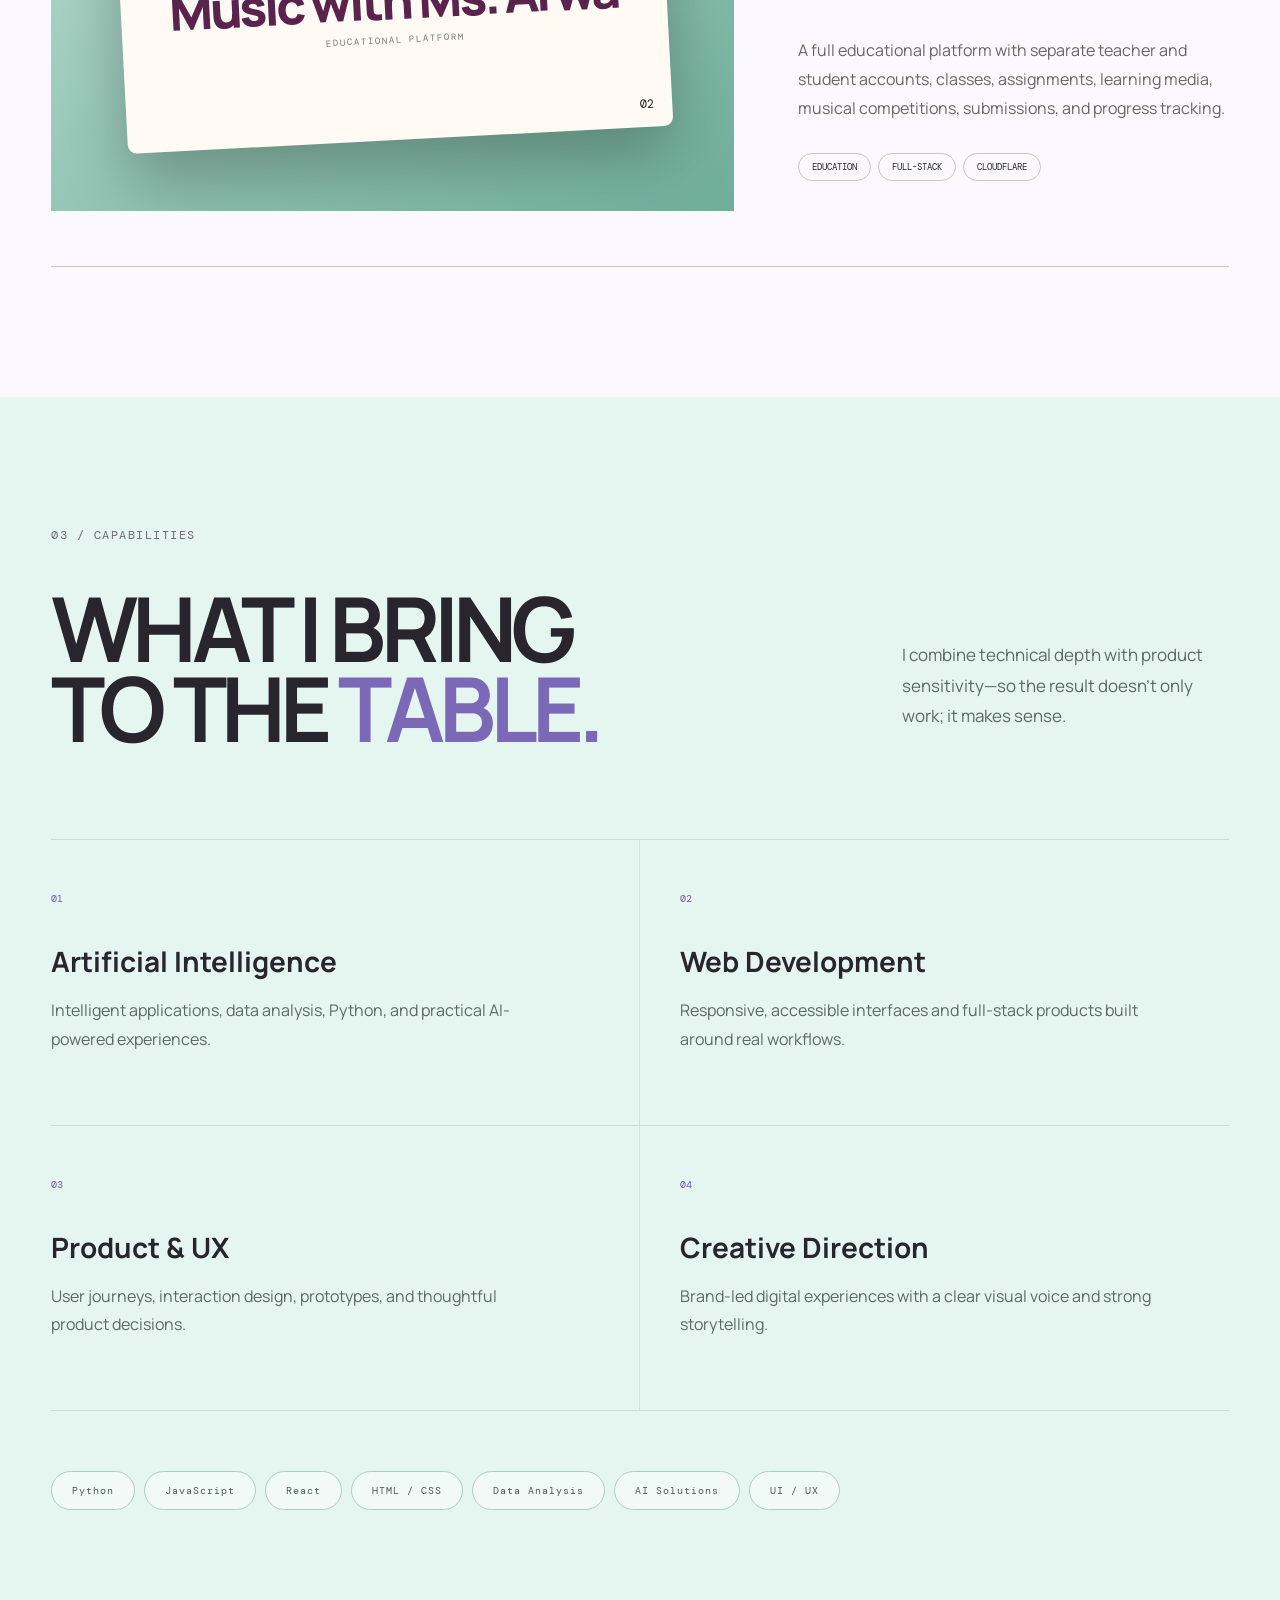
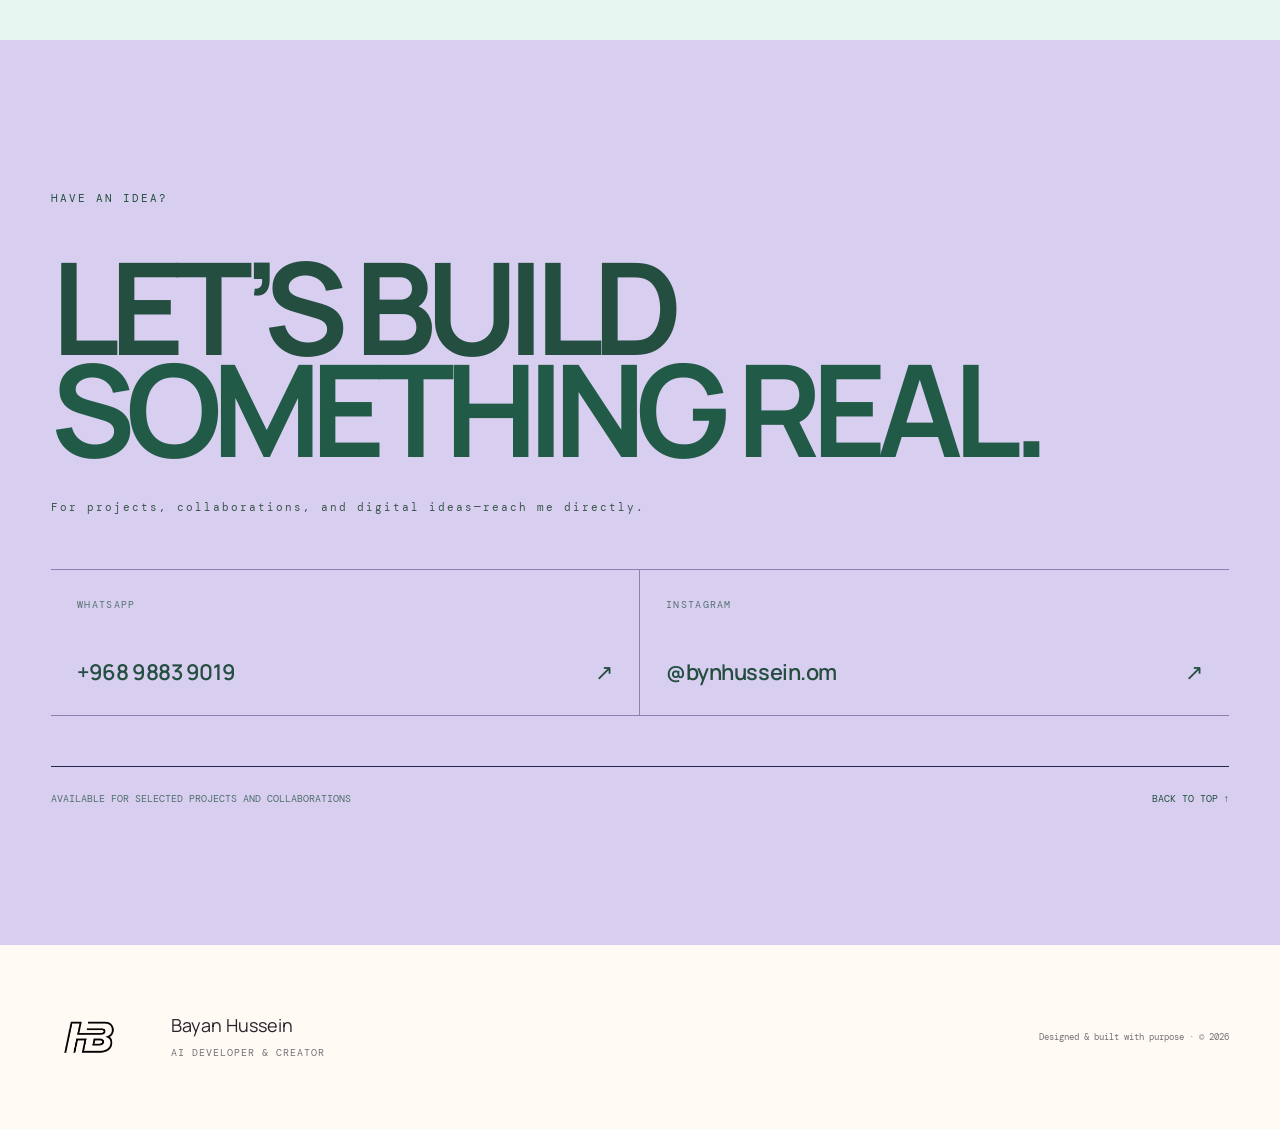
==== commit d8bf5008: "Add 'Mabahij Alkhad' project to portfolio Added new project 'Mabahij Alkhad' to the portfolio sectio" ====
--- a/index.html
+++ b/index.html
@@ -44,7 +44,116 @@
   <section class="work" id="work">
     <div class="work-head"><div><div class="section-no" data-i18n="workLabel">02 / FEATURED WORK</div><h2 data-i18n-html="workTitle">IDEAS, BUILT<br>WITH <em>INTENT.</em></h2></div><p data-i18n="workIntro">A featured digital product shaped through strategy, code, and a sharp eye for experience.</p></div>
     <div class="project-list">
-      <a href="https://almahra-abaya.bayanhussein1b.workers.dev" target="_blank" class="project">
+      <a href="https://almahra-abaya.vercel.app" target="_blank" class="project">
+        <div class="project-visual almahra"><div class="browser"><div class="browser-bar"><i></i><i></i><i></i></div><div class="screen"><span data-i18n="projectName">Almahra Abaya</span><small data-i18n="projectType">E-commerce Experience</small><b>01</b></div></div></div>
+        <div class="project-info"><div class="project-name"><span>01</span><div><h3 data-i18n="projectName">Almahra Abaya</h3><small data-i18n="projectType">E-commerce Experience</small></div><b>↗</b></div><p data-i18n="projectText">A refined abaya storefront with a private admin space, custom measurements, smart cart, delivery choices, and WhatsApp invoicing.</p><div class="tags"><span data-i18n="tagCommerce">E-commerce</span><span>UX/UI</span><span>React</span></div></div>
+      </a>
+      <a href="https://arwa-music-school.vercel.app" target="_blank" rel="noopener" class="project">
+        <div class="project-visual music"><div class="browser"><div class="browser-bar"><i></i><i></i><i></i></div><div class="screen"><span data-i18n="musicProjectName">Music with Ms. Arwa</span><small data-i18n="musicProjectType">Educational Platform</small><b>02</b></div></div></div>
+        <div class="project-info"><div class="project-name"><span>02</span><div><h3 data-i18n="musicProjectName">Music with Ms. Arwa</h3><small data-i18n="musicProjectType">Educational Platform</small></div><b>↗</b></div><p data-i18n="musicProjectText">A full educational platform with separate teacher and student accounts, classes, assignments, learning media, musical competitions, submissions, and progress tracking.</p><div class="tags"><span data-i18n="tagEducation">Education</span><span>Full-stack</span><span>Cloudflare</span></div></div>
+      </a>
+      <a href="https://mabahijalkhad.vercel.app/" target="_blank" rel="noopener" class="project">
+        <div class="project-visual mabahij"><div class="browser"><div class="browser-bar"><i></i><i></i><i></i></div><div class="screen"><span data-i18n="mabahijProjectName">Mabahij Alkhad</span><small data-i18n="mabahijProjectType">AI-Powered Beauty Store</small><b>03</b></div></div></div>
+        <div class="project-info"><div class="project-name"><span>03</span><div><h3 data-i18n="mabahijProjectName">Mabahij Alkhad</h3><small data-i18n="mabahijProjectType">AI-Powered Beauty Store</small></div><b>↗</b></div><p data-i18n="mabahijProjectText">A responsive beauty store with product categories, smart cart and checkout, inventory and order management, and an AI shopping assistant for accurate product discovery and recommendations.</p><div class="tags"><span data-i18n="tagBeauty">Beauty Commerce</span><span>AI Assistant</span><span data-i18n="tagCommerce">E-commerce</span></div></div>
+      </a>
+    </div>
+  </section>
+
+  <section class="skills" id="skills">
+    <div class="section-no" data-i18n="skillsLabel">03 / CAPABILITIES</div>
+    <div class="skills-title"><h2 data-i18n-html="skillsTitle">WHAT I BRING<br>TO THE <em>TABLE.</em></h2><p data-i18n="skillsIntro">I combine technical depth with product sensitivity—so the result doesn’t only work; it makes sense.</p></div>
+    <div class="skill-grid">
+      <article><span>01</span><h3 data-i18n="skill1Title">Artificial Intelligence</h3><p data-i18n="skill1Text">Intelligent applications, data analysis, Python, and practical AI-powered experiences.</p></article>
+      <article><span>02</span><h3 data-i18n="skill2Title">Web Development</h3><p data-i18n="skill2Text">Responsive, accessible interfaces and full-stack products built around real workflows.</p></article>
+      <article><span>03</span><h3 data-i18n="skill3Title">Product & UX</h3><p data-i18n="skill3Text">User journeys, interaction design, prototypes, and thoughtful product decisions.</p></article>
+      <article><span>04</span><h3 data-i18n="skill4Title">Creative Direction</h3><p data-i18n="skill4Text">Brand-led digital experiences with a clear visual voice and strong storytelling.</p></article>
+    </div>
+    <div class="tools"><span>Python</span><span>JavaScript</span><span>React</span><span>HTML / CSS</span><span>Data Analysis</span><span>AI Solutions</span><span>UI / UX</span></div>
+  </section>
+
+  <section class="contact" id="contact">
+    <p data-i18n="contactEyebrow">HAVE AN IDEA?</p><h2 data-i18n-html="contactTitle">LET’S BUILD<br><em>SOMETHING REAL.</em></h2>
+    <p class="contact-intro" data-i18n="contactIntro">For projects, collaborations, and digital ideas—reach me directly.</p>
+    <div class="contact-links">
+      <a href="https://wa.me/96898839019" target="_blank" rel="noopener"><small data-i18n="whatsappLabel">WhatsApp</small><strong dir="ltr">+968 9883 9019</strong><b>↗</b></a>
+      <a href="https://www.instagram.com/bynhussein.om/" target="_blank" rel="noopener"><small data-i18n="instagramLabel">Instagram</small><strong dir="ltr">@bynhussein.om</strong><b>↗</b></a>
+    </div>
+    <div class="contact-row"><span data-i18n="contactAvailability">Available for selected projects and collaborations</span><a href="#home" data-i18n="backTop">Back to top ↑</a></div>
+  </section>
+
+  <footer><div class="footer-mark"><img src="bh-logo.webp" alt="BH"></div><p>Bayan Hussein<br><span data-i18n="footerRole">AI Developer & Creator</span></p><small data-i18n="footerNote">Designed & built with purpose · © 2026</small></footer>
+</main>
+<script>
+const translations={
+  en:{navAbout:'About',navWork:'Work',navSkills:'Skills',navContact:'Contact',menu:'Menu',close:'Close',role:'AI Developer & Digital Creator',location:'Based in Oman · Available for opportunities',hello:'Hi, I’m',intro:'I build intelligent, thoughtful digital experiences that turn ambitious ideas into products people can actually use.',scroll:'SCROLL TO EXPLORE',tickerAi:'AI DEVELOPMENT',tickerProduct:'PRODUCT DESIGN',tickerWeb:'WEB EXPERIENCES',tickerCreative:'CREATIVE TECHNOLOGY',aboutLabel:'01 / ABOUT',aboutTitle:'CREATIVE MIND.<br><em>TECHNICAL CORE.</em>',aboutP1:'I’m an Artificial Intelligence graduate and award-winning developer who enjoys making technology feel clear, useful, and beautifully human.',aboutP2:'My work sits at the intersection of AI, full-stack development, and product thinking—from early concepts to polished digital experiences.',fact1Title:'AI Graduate',fact1Text:'Bachelor of Computer Science in Artificial Intelligence, Gulf College.',fact2Title:'Award Winner',fact2Text:'First place in Oman in the smartphone applications category.',fact3Title:'Product Builder',fact3Text:'Contributor to an officially registered software product.',workLabel:'02 / FEATURED WORK',workTitle:'IDEAS, BUILT<br>WITH <em>INTENT.</em>',workIntro:'A featured digital product shaped through strategy, code, and a sharp eye for experience.',projectName:'Almahra Abaya',projectType:'E-commerce Experience',projectText:'A refined abaya storefront with a private admin space, custom measurements, smart cart, delivery choices, and WhatsApp invoicing.',tagCommerce:'E-commerce',musicProjectName:'Music with Ms. Arwa',musicProjectType:'Educational Platform',musicProjectText:'A full educational platform with separate teacher and student accounts, classes, assignments, learning media, musical competitions, submissions, and progress tracking.',tagEducation:'Education',mabahijProjectName:'Mabahij Alkhad',mabahijProjectType:'AI-Powered Beauty Store',mabahijProjectText:'A responsive beauty store with product categories, smart cart and checkout, inventory and order management, and an AI shopping assistant for accurate product discovery and recommendations.',tagBeauty:'Beauty Commerce',skillsLabel:'03 / CAPABILITIES',skillsTitle:'WHAT I BRING<br>TO THE <em>TABLE.</em>',skillsIntro:'I combine technical depth with product sensitivity—so the result doesn’t only work; it makes sense.',skill1Title:'Artificial Intelligence',skill1Text:'Intelligent applications, data analysis, Python, and practical AI-powered experiences.',skill2Title:'Web Development',skill2Text:'Responsive, accessible interfaces and full-stack products built around real workflows.',skill3Title:'Product & UX',skill3Text:'User journeys, interaction design, prototypes, and thoughtful product decisions.',skill4Title:'Creative Direction',skill4Text:'Brand-led digital experiences with a clear visual voice and strong storytelling.',contactEyebrow:'HAVE AN IDEA?',contactTitle:'LET’S BUILD<br><em>SOMETHING REAL.</em>',contactIntro:'For projects, collaborations, and digital ideas—reach me directly.',whatsappLabel:'WhatsApp',instagramLabel:'Instagram',githubLabel:'GitHub',contactAvailability:'Available for selected projects and collaborations',backTop:'Back to top ↑',footerRole:'AI Developer & Creator',footerNote:'Designed & built with purpose · © 2026'},
+  ar:{navAbout:'نبذة عني',navWork:'أعمالي',navSkills:'مهاراتي',navContact:'تواصل',menu:'القائمة',close:'إغلاق',role:'مطوّرة ذكاء اصطناعي ومصمّمة تجارب رقمية',location:'من سلطنة عُمان · متاحة للفرص والتعاون',hello:'مرحبًا، أنا',intro:'أصمّم تجارب رقمية ذكية ومدروسة، وأحوّل الأفكار الطموحة إلى منتجات حقيقية سهلة الاستخدام.',scroll:'اكتشف المزيد',tickerAi:'تطوير الذكاء الاصطناعي',tickerProduct:'تصميم المنتجات',tickerWeb:'تجارب الويب',tickerCreative:'تقنيات إبداعية',aboutLabel:'01 / نبذة عني',aboutTitle:'رؤيةٌ إبداعية.<br><em>وأساسٌ تقني.</em>',aboutP1:'خريجة ذكاء اصطناعي ومطوّرة حاصلة على جوائز، أؤمن بأن التقنية الأجمل هي الواضحة والمفيدة والقريبة من الإنسان.',aboutP2:'يجمع عملي بين الذكاء الاصطناعي وتطوير الويب وفهم المنتجات؛ من صياغة الفكرة الأولى إلى تقديم تجربة رقمية متقنة.',fact1Title:'خريجة ذكاء اصطناعي',fact1Text:'بكالوريوس علوم الحاسوب في الذكاء الاصطناعي من كلية الخليج.',fact2Title:'حاصلة على المركز الأول',fact2Text:'المركز الأول على مستوى سلطنة عُمان في فئة تطبيقات الهواتف الذكية.',fact3Title:'مطوّرة منتجات رقمية',fact3Text:'مساهمة في تطوير منتج برمجي مسجّل رسميًا.',workLabel:'02 / أعمال مختارة',workTitle:'أفكارٌ صُمّمت<br><em>بقصد.</em>',workIntro:'مشروع رقمي صيغ بالاستراتيجية والبرمجة، مع عناية دقيقة بهوية المنتج وتجربة المستخدم.',projectName:'المهرة للعبايات',projectType:'تجربة متجر إلكتروني',projectText:'متجر عبايات راقٍ يضم لوحة إدارة خاصة، ومقاسات مخصصة، وسلة ذكية، وخيارات للتوصيل، وإرسال الفاتورة عبر واتساب.',tagCommerce:'تجارة إلكترونية',musicProjectName:'الموسيقى مع أ. أروى المعمرية',musicProjectType:'منصة تعليمية موسيقية',musicProjectText:'منصة تعليمية متكاملة بحسابات منفصلة للمعلمة والطالبات، وإدارة الصفوف والواجبات والأنشطة والمحتوى التعليمي والمسابقات الموسيقية والتسليمات ومتابعة الإنجاز.',tagEducation:'تعليم',mabahijProjectName:'مباهج الخد',mabahijProjectType:'متجر تجميل ذكي',mabahijProjectText:'متجر تجميل إلكتروني متجاوب يضم أقسام المنتجات وسلة وإتمام الطلبات، ولوحة خاصة لإدارة المنتجات والمخزون والطلبات، ومساعدًا ذكيًا للبحث الدقيق والتوصيات واختيار المنتجات.',tagBeauty:'تجارة تجميل',skillsLabel:'03 / خبراتي',skillsTitle:'خبرةٌ تقنية<br><em>برؤية إبداعية.</em>',skillsIntro:'أجمع بين العمق التقني وفهم تجربة المستخدم، لتكون النتيجة عملية وواضحة وذات قيمة.',skill1Title:'الذكاء الاصطناعي',skill1Text:'تطبيقات ذكية، وتحليل بيانات، ولغة Python، وتجارب عملية مدعومة بالذكاء الاصطناعي.',skill2Title:'تطوير الويب',skill2Text:'واجهات متجاوبة وسهلة الوصول، ومنتجات متكاملة مبنية حول احتياجات حقيقية.',skill3Title:'المنتجات وتجربة المستخدم',skill3Text:'رحلات المستخدم، وتصميم التفاعل، والنماذج الأولية، وقرارات مدروسة للمنتج.',skill4Title:'التوجيه الإبداعي',skill4Text:'تجارب رقمية مستندة إلى الهوية، بصوت بصري واضح وسرد قوي.',contactEyebrow:'لديك فكرة؟',contactTitle:'لنحوّلها معًا<br><em>إلى تجربة حقيقية.</em>',contactIntro:'للمشاريع والتعاون والأفكار الرقمية، يسعدني تواصلك مباشرة.',whatsappLabel:'واتساب',instagramLabel:'إنستغرام',githubLabel:'جيت هب',contactAvailability:'متاحة لمشاريع مختارة وفرص التعاون',backTop:'العودة إلى الأعلى ↑',footerRole:'مطوّرة ذكاء اصطناعي ومصمّمة تجارب رقمية',footerNote:'صُمم وبُني بعناية · © 2026'}
+};
+const menu=document.getElementById('menu'),nav=document.getElementById('nav'),languageToggle=document.getElementById('languageToggle'),languageLabel=document.getElementById('languageLabel');
+const deviceLanguage=(navigator.languages&&navigator.languages[0])||navigator.language||'en';
+let language=deviceLanguage.toLowerCase().startsWith('ar')?'ar':'en';
+function applyLanguage(lang){
+  language=lang;const copy=translations[lang];
+  document.documentElement.lang=lang;document.documentElement.dir=lang==='ar'?'rtl':'ltr';
+  document.querySelectorAll('[data-i18n]').forEach(el=>{el.textContent=copy[el.dataset.i18n]});
+  document.querySelectorAll('[data-i18n-html]').forEach(el=>{el.innerHTML=copy[el.dataset.i18nHtml]});
+  languageLabel.textContent=lang==='ar'?'English':'العربية';
+  languageToggle.setAttribute('aria-label',lang==='ar'?'Switch to English':'التبديل إلى العربية');
+  menu.textContent=nav.classList.contains('open')?copy.close:copy.menu;
+}
+languageToggle.addEventListener('click',()=>applyLanguage(language==='en'?'ar':'en'));
+menu.addEventListener('click',()=>{nav.classList.toggle('open');menu.textContent=nav.classList.contains('open')?translations[language].close:translations[language].menu});
+nav.querySelectorAll('a').forEach(a=>a.addEventListener('click',()=>{nav.classList.remove('open');menu.textContent=translations[language].menu}));
+applyLanguage(language);
+</script>
+</body>
+</html>
+<!DOCTYPE html>
+<html lang="en" dir="ltr">
+<head>
+  <meta charset="UTF-8">
+  <meta name="viewport" content="width=device-width, initial-scale=1.0">
+  <meta name="description" content="Award-winning AI developer and digital creator building intelligent, impactful products.">
+  <title>Bayan Hussein | AI Developer</title>
+  <link rel="icon" href="bh-logo.webp">
+  <link rel="stylesheet" href="style.css">
+</head>
+<body>
+<main>
+  <header>
+    <a class="mark" href="#home"><img src="bh-logo.webp" alt="BH logo"></a>
+    <div class="header-actions">
+      <nav id="nav"><a href="#about" data-i18n="navAbout">About</a><a href="#work" data-i18n="navWork">Work</a><a href="#skills" data-i18n="navSkills">Skills</a><a href="#contact" data-i18n="navContact">Contact</a></nav>
+      <button class="language-toggle" id="languageToggle" type="button" aria-label="Switch language"><span class="language-symbol">✦</span><span id="languageLabel">العربية</span></button>
+      <button class="menu" id="menu" data-i18n="menu">Menu</button>
+    </div>
+  </header>
+
+  <section class="hero" id="home">
+    <div class="hero-top"><span data-i18n="role">AI Developer & Digital Creator</span><span data-i18n="location">Based in Oman · Available for opportunities</span></div>
+    <div class="hero-title"><p data-i18n="hello">Hi, I’m</p><h1>BAYAN<br><em>HUSSEIN</em></h1></div>
+    <div class="hero-bottom"><p data-i18n="intro">I build intelligent, thoughtful digital experiences that turn ambitious ideas into products people can actually use.</p></div>
+    <div class="scroll-note"><span data-i18n="scroll">SCROLL TO EXPLORE</span> <i></i></div>
+  </section>
+
+  <section class="ticker"><div><span data-i18n="tickerAi">AI DEVELOPMENT</span><i>✦</i><span data-i18n="tickerProduct">PRODUCT DESIGN</span><i>✦</i><span data-i18n="tickerWeb">WEB EXPERIENCES</span><i>✦</i><span data-i18n="tickerCreative">CREATIVE TECHNOLOGY</span><i>✦</i></div></section>
+
+  <section class="about" id="about">
+    <div class="section-no" data-i18n="aboutLabel">01 / ABOUT</div>
+    <div class="about-copy">
+      <h2 data-i18n-html="aboutTitle">CREATIVE MIND.<br><em>TECHNICAL CORE.</em></h2>
+      <div class="about-grid"><p data-i18n="aboutP1">I’m an Artificial Intelligence graduate and award-winning developer who enjoys making technology feel clear, useful, and beautifully human.</p><p data-i18n="aboutP2">My work sits at the intersection of AI, full-stack development, and product thinking—from early concepts to polished digital experiences.</p></div>
+    </div>
+    <div class="facts">
+      <article><b>01</b><h3 data-i18n="fact1Title">AI Graduate</h3><p data-i18n="fact1Text">Bachelor of Computer Science in Artificial Intelligence, Gulf College.</p></article>
+      <article><b>02</b><h3 data-i18n="fact2Title">Award Winner</h3><p data-i18n="fact2Text">First place in Oman in the smartphone applications category.</p></article>
+      <article><b>03</b><h3 data-i18n="fact3Title">Product Builder</h3><p data-i18n="fact3Text">Contributor to an officially registered software product.</p></article>
+    </div>
+  </section>
+
+  <section class="work" id="work">
+    <div class="work-head"><div><div class="section-no" data-i18n="workLabel">02 / FEATURED WORK</div><h2 data-i18n-html="workTitle">IDEAS, BUILT<br>WITH <em>INTENT.</em></h2></div><p data-i18n="workIntro">A featured digital product shaped through strategy, code, and a sharp eye for experience.</p></div>
+    <div class="project-list">
+      <a href="https://almahra-abaya.vercel.app" target="_blank" class="project">
         <div class="project-visual almahra"><div class="browser"><div class="browser-bar"><i></i><i></i><i></i></div><div class="screen"><span data-i18n="projectName">Almahra Abaya</span><small data-i18n="projectType">E-commerce Experience</small><b>01</b></div></div></div>
         <div class="project-info"><div class="project-name"><span>01</span><div><h3 data-i18n="projectName">Almahra Abaya</h3><small data-i18n="projectType">E-commerce Experience</small></div><b>↗</b></div><p data-i18n="projectText">A refined abaya storefront with a private admin space, custom measurements, smart cart, delivery choices, and WhatsApp invoicing.</p><div class="tags"><span data-i18n="tagCommerce">E-commerce</span><span>UX/UI</span><span>React</span></div></div>
       </a>
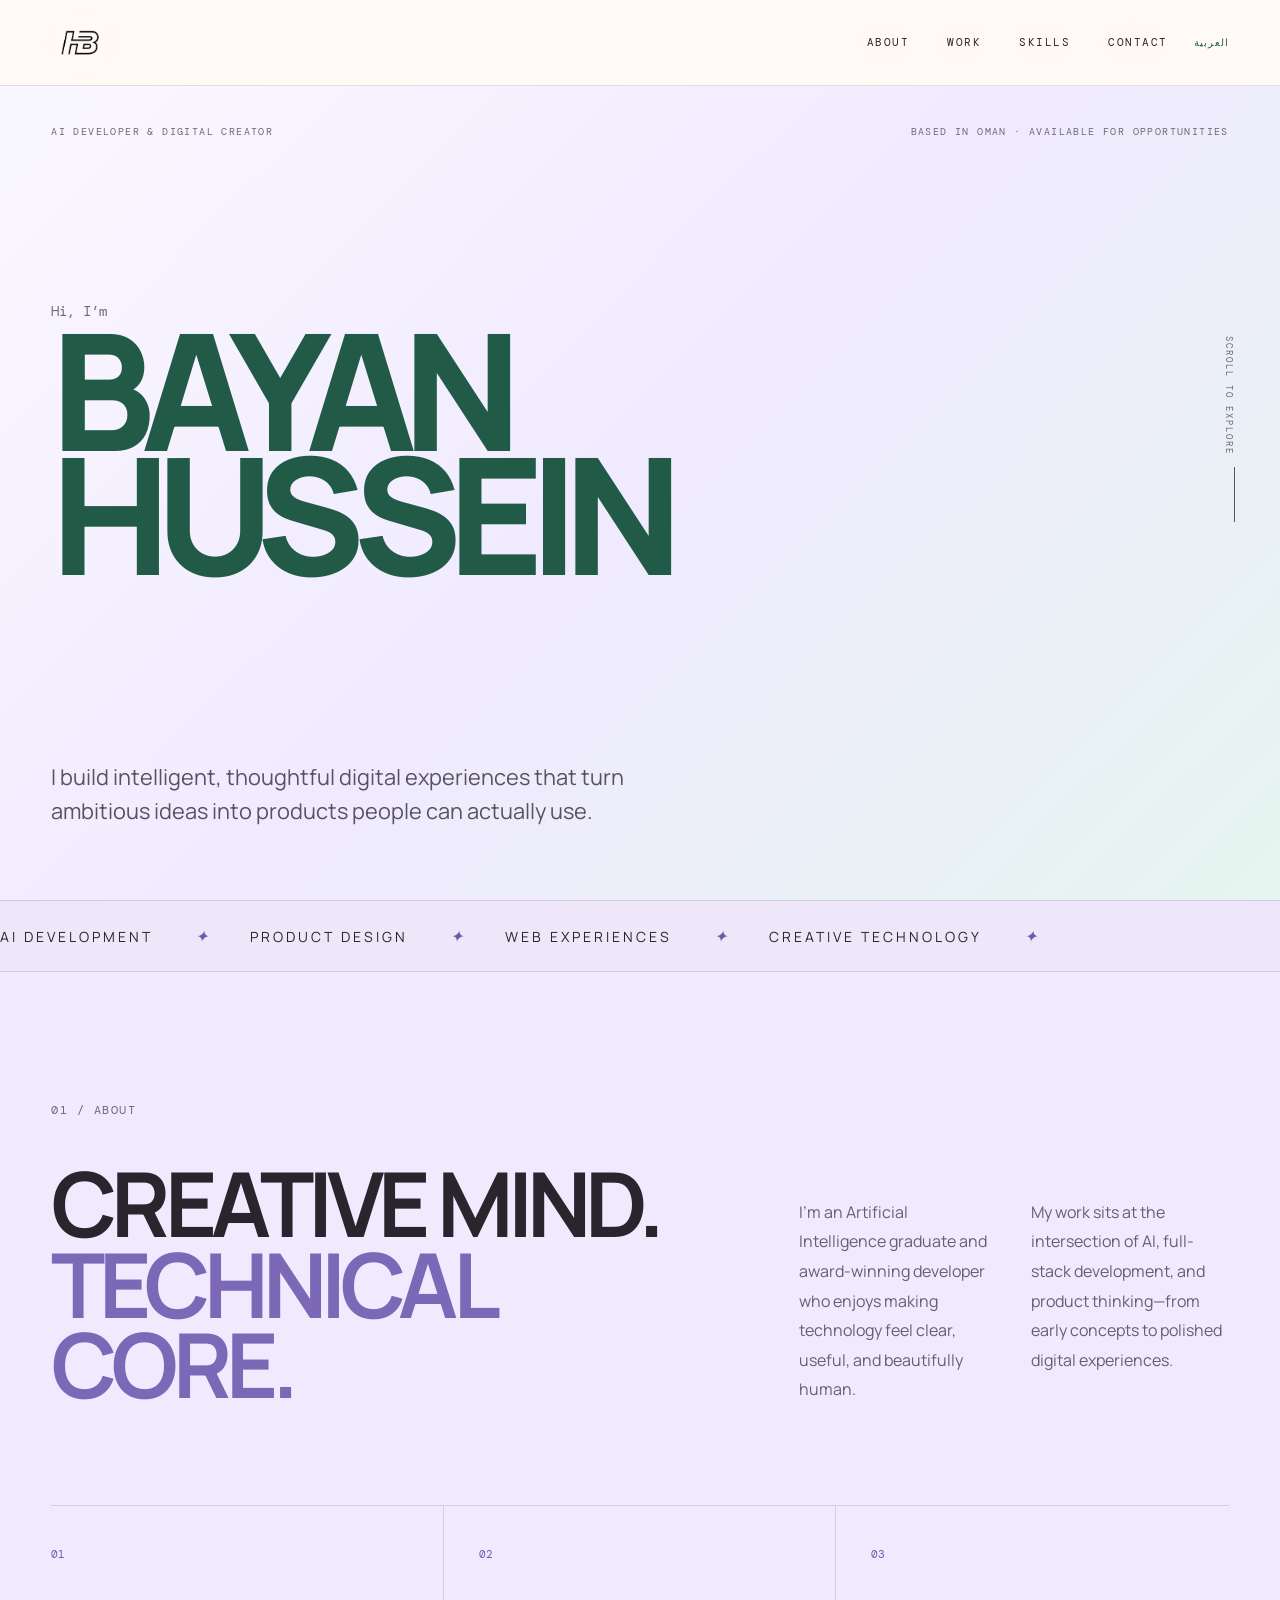
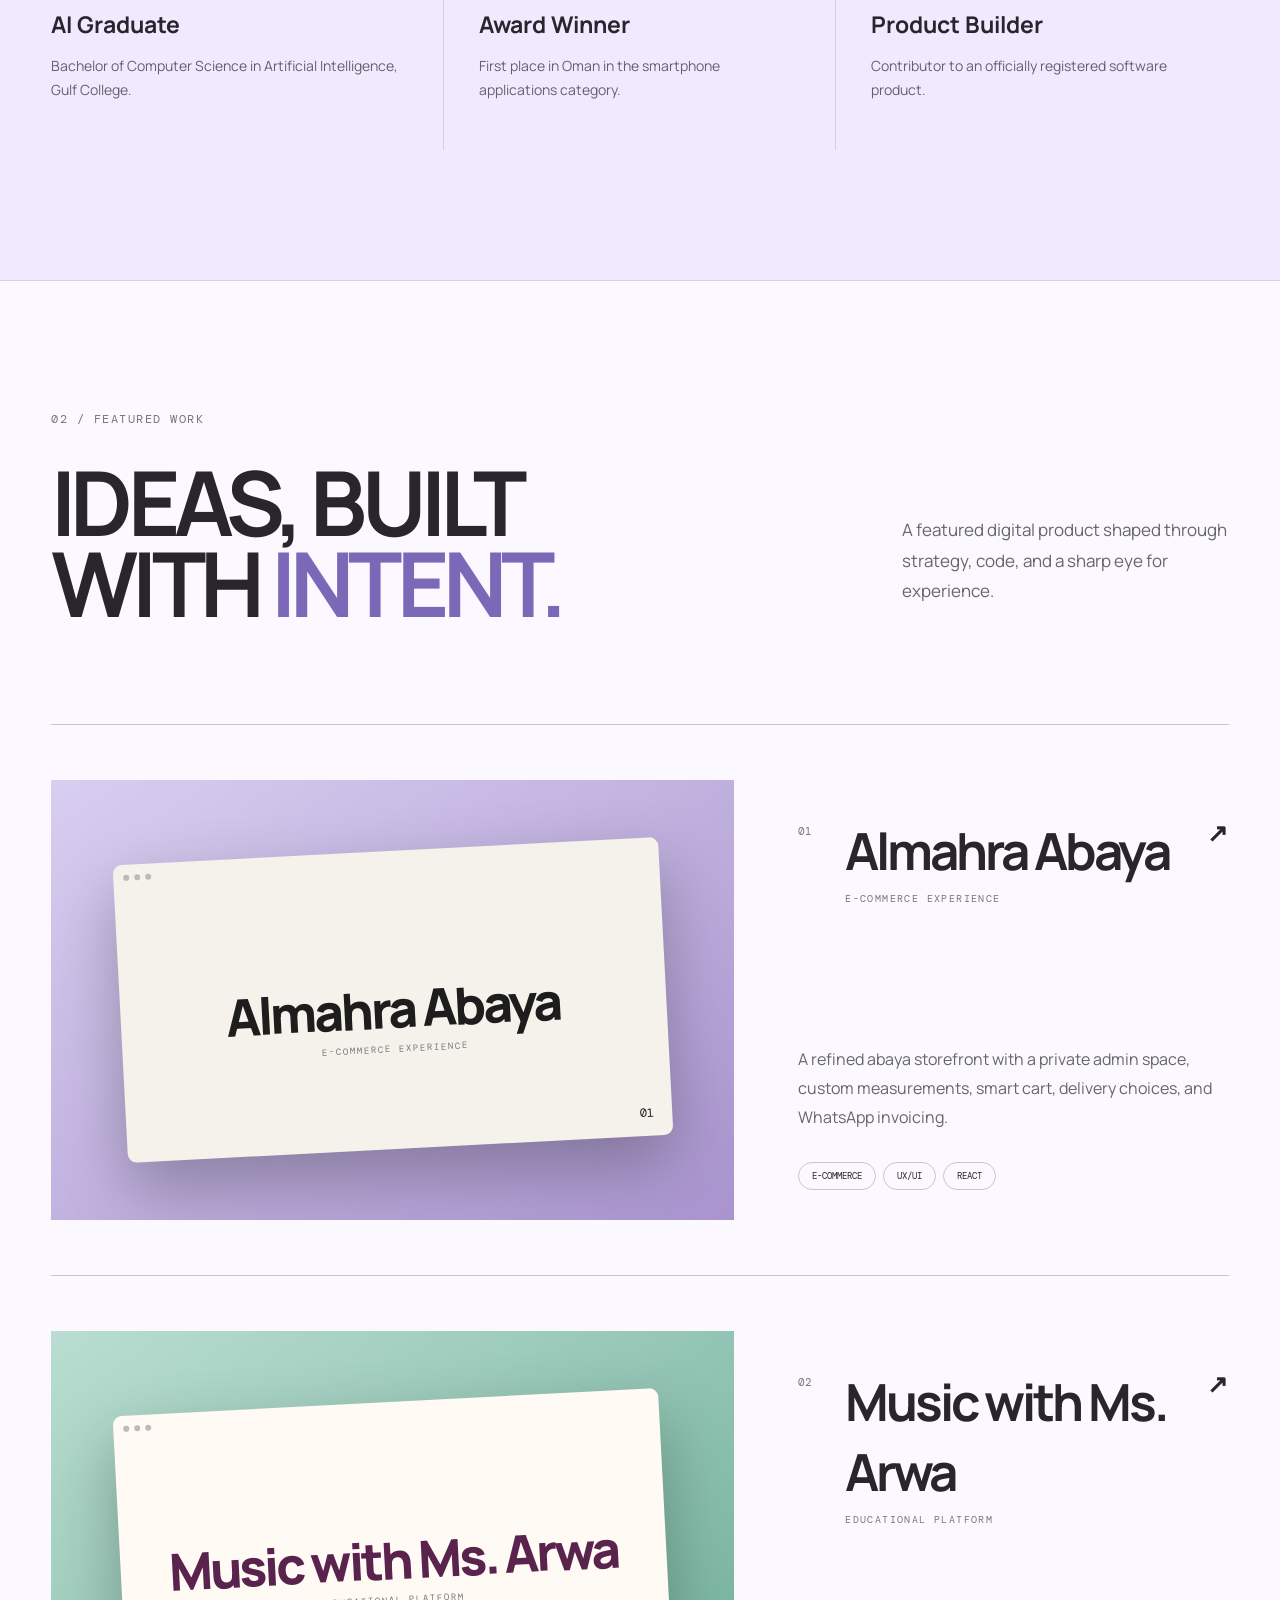
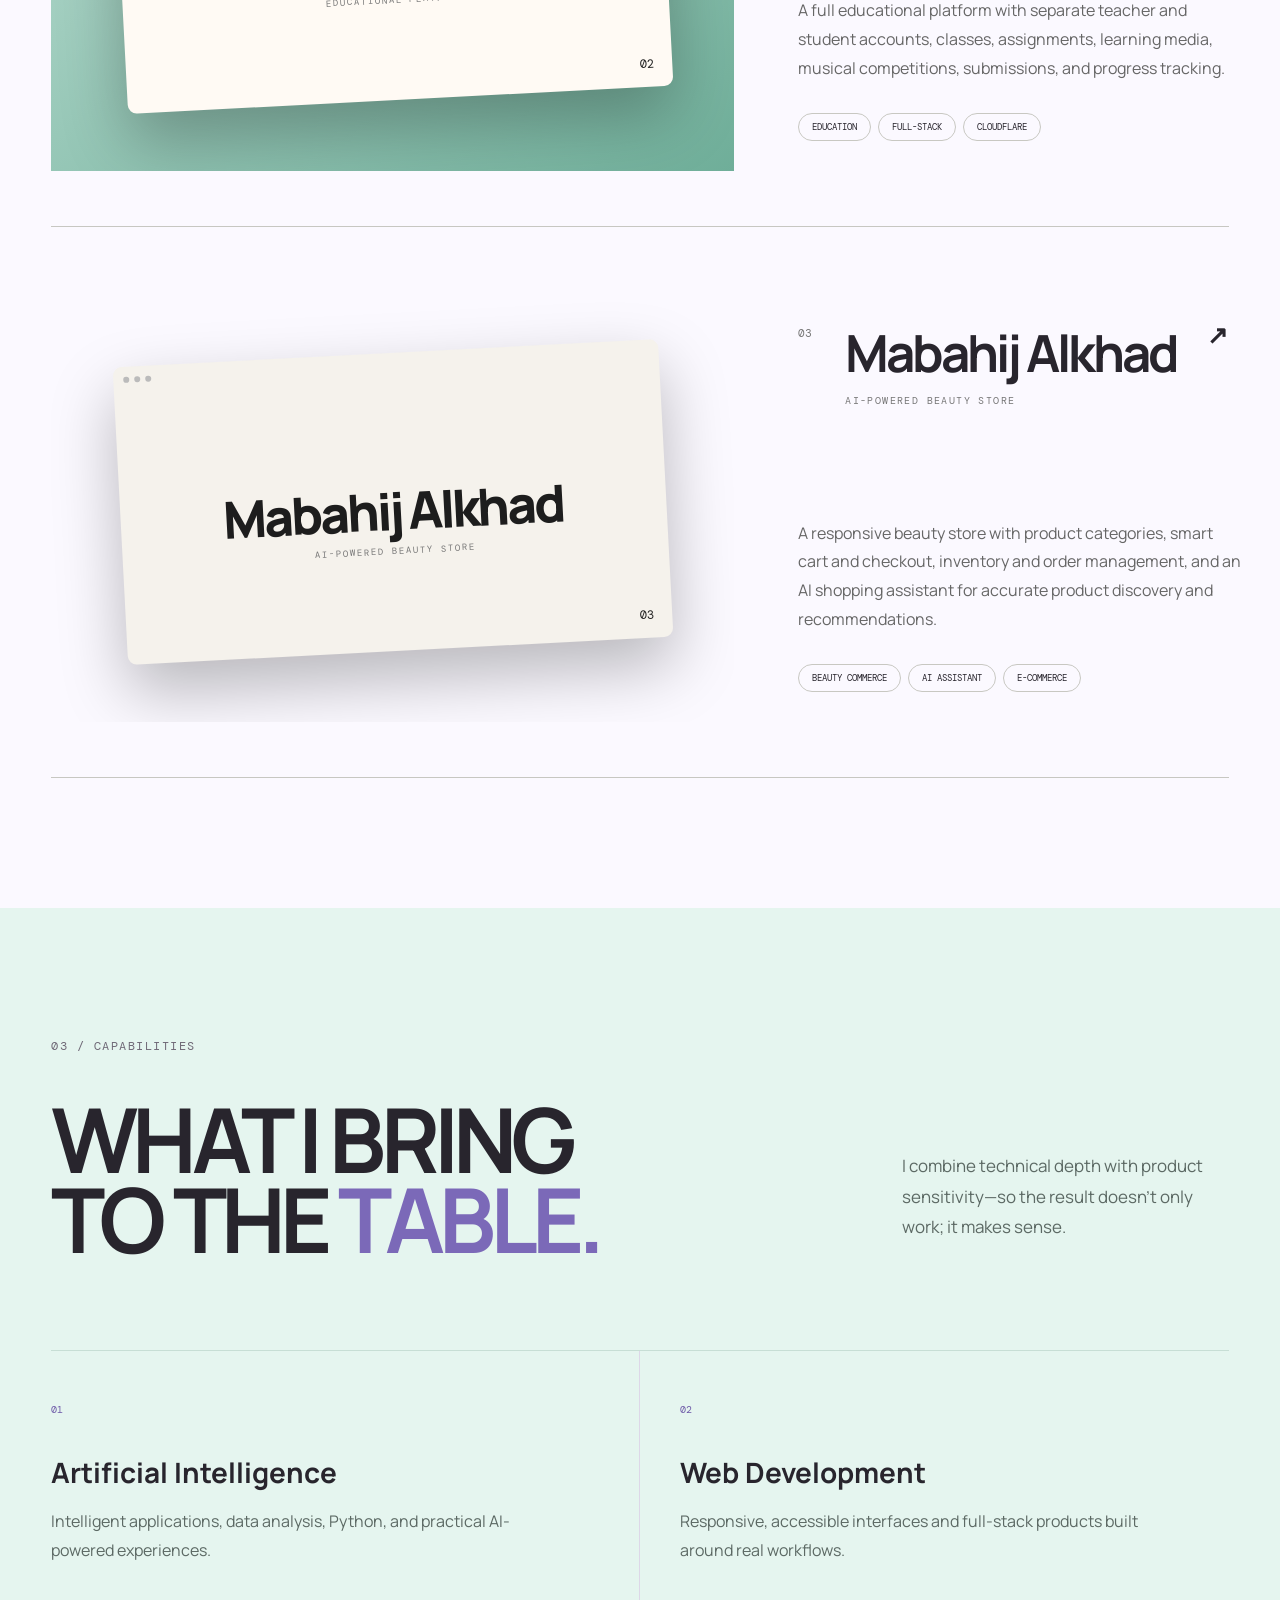
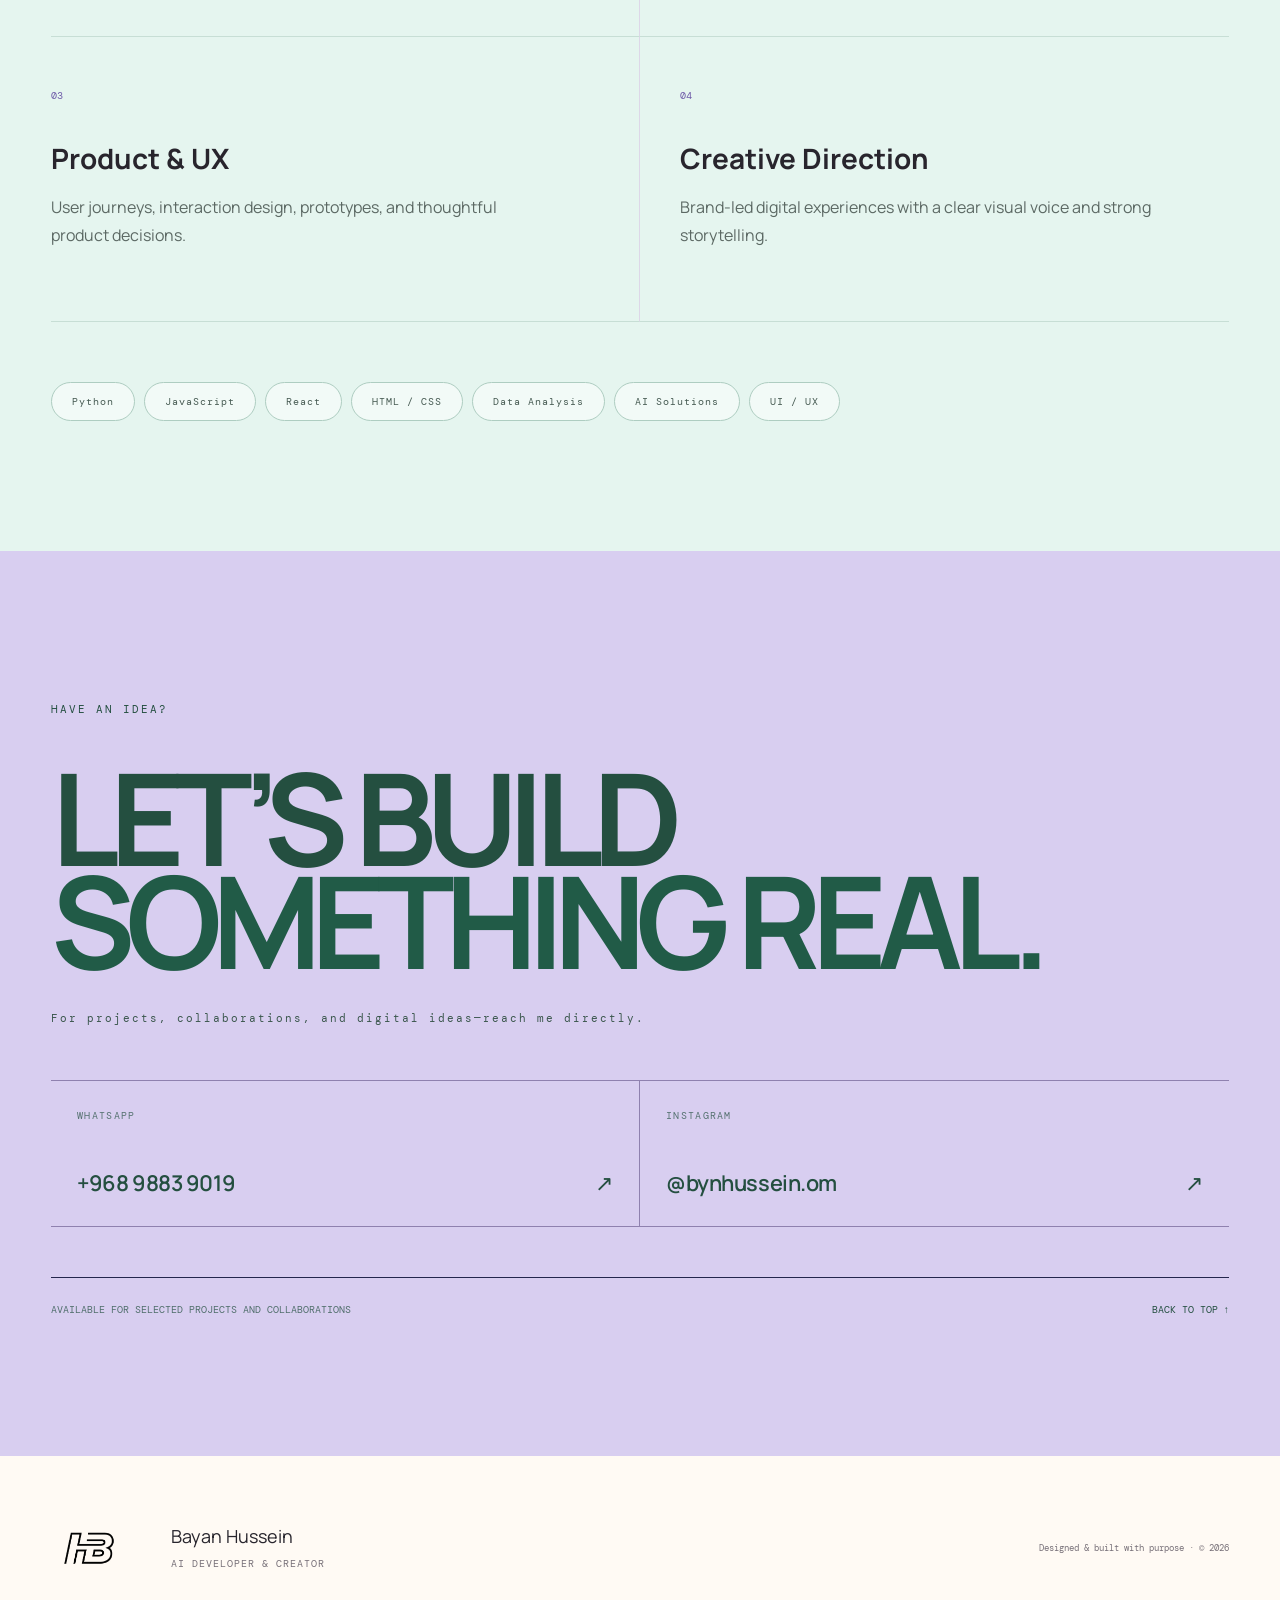
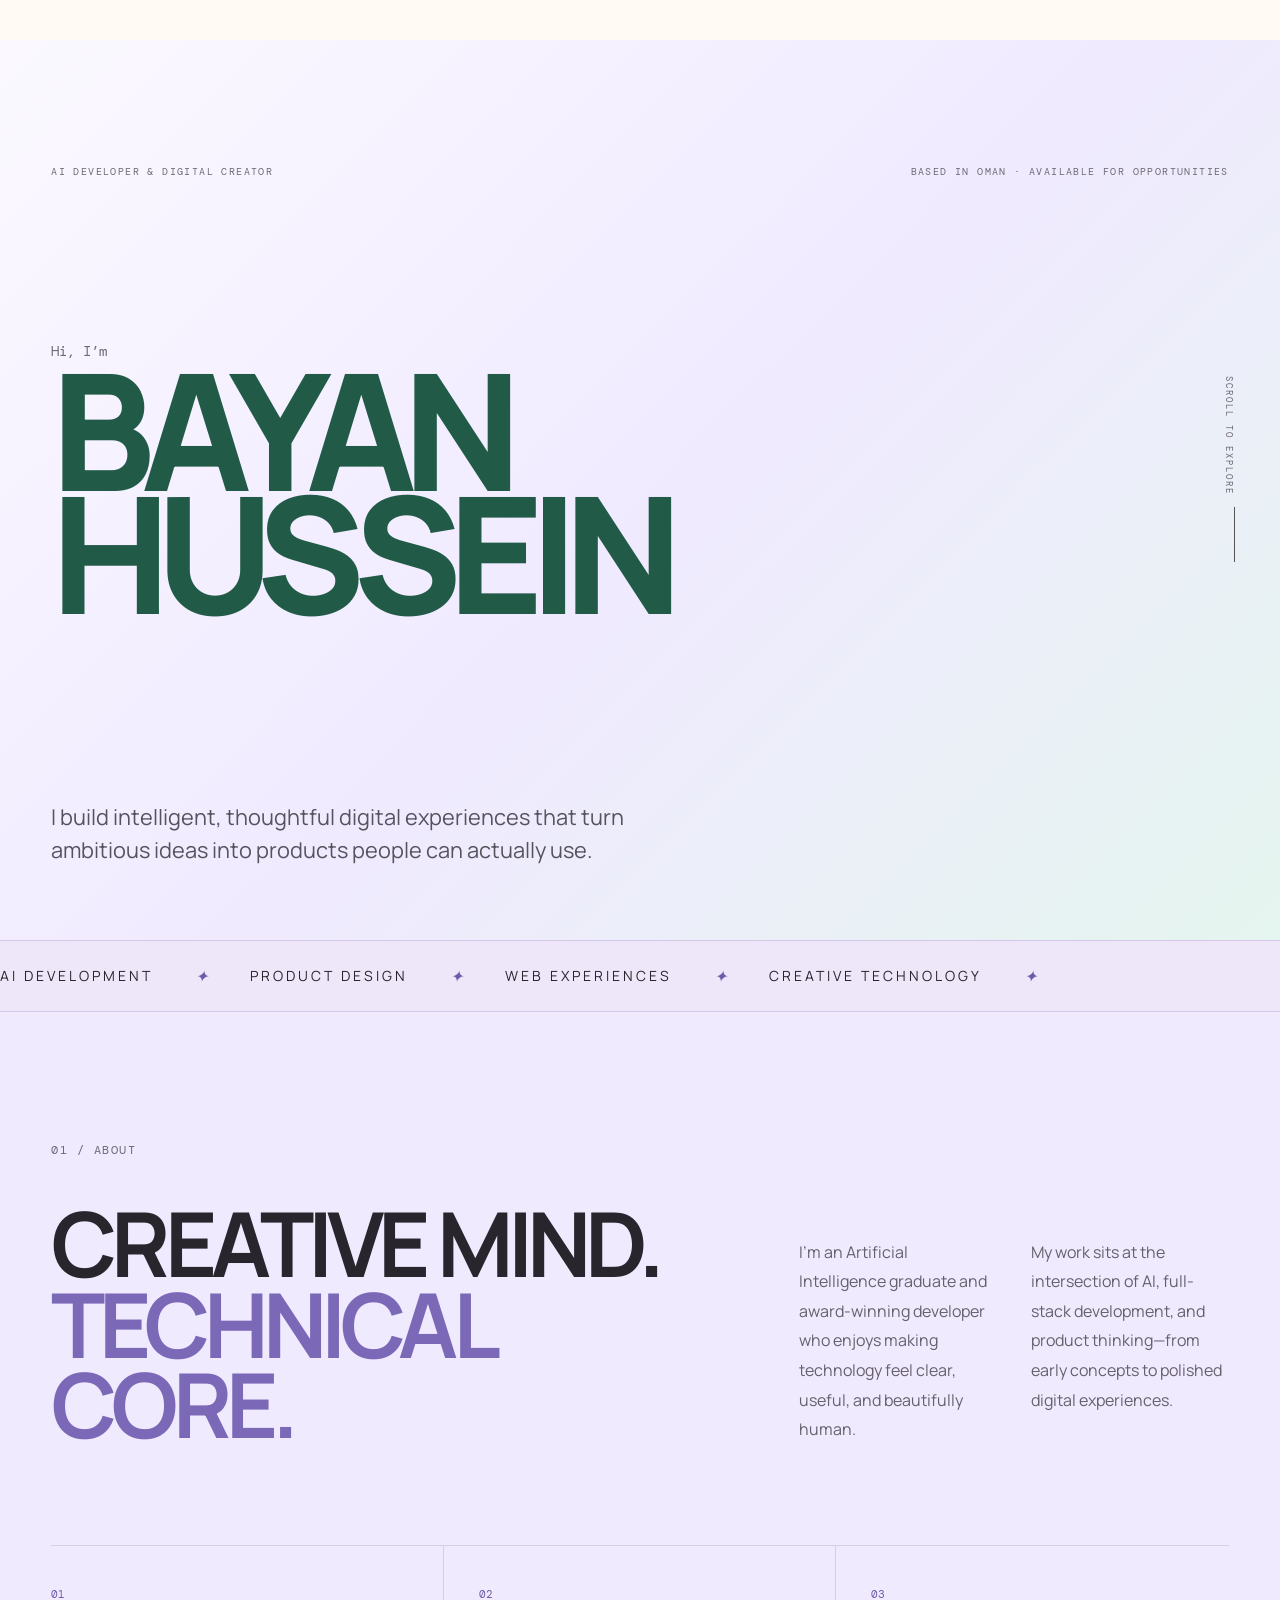
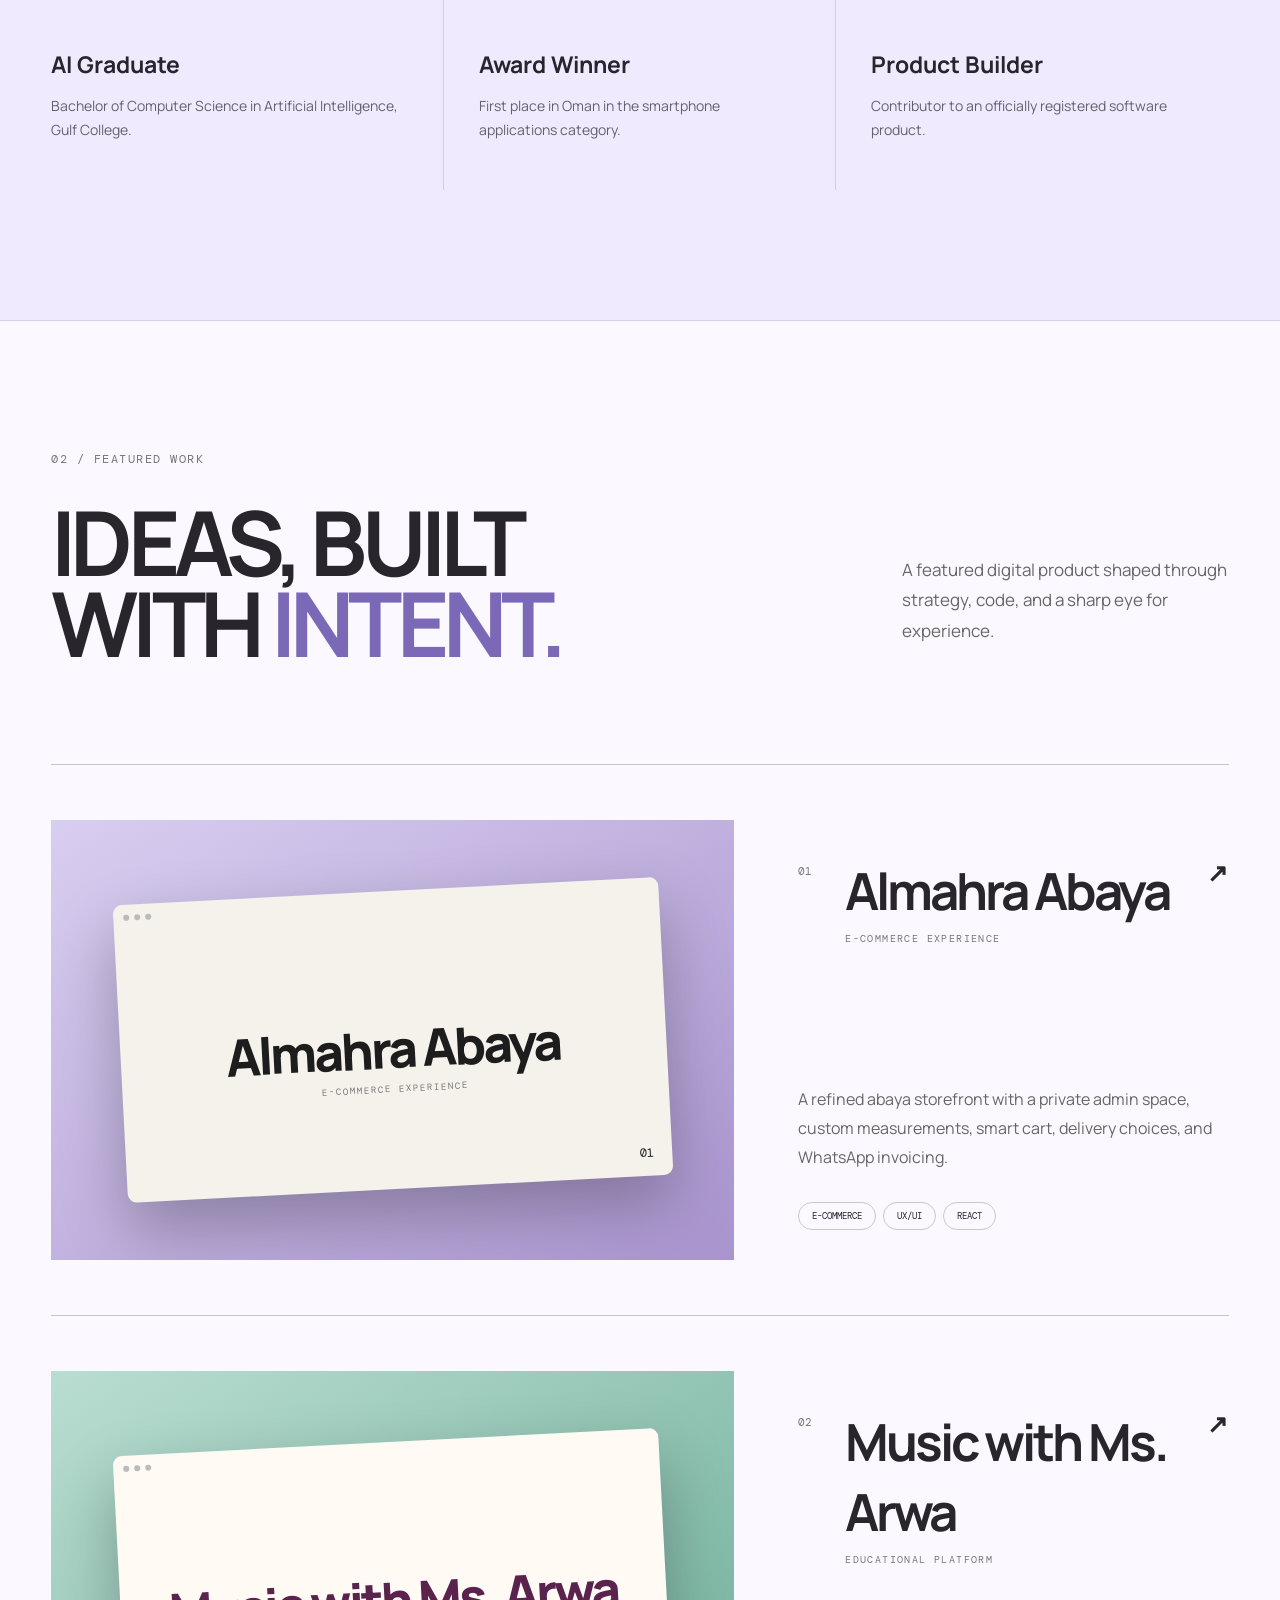
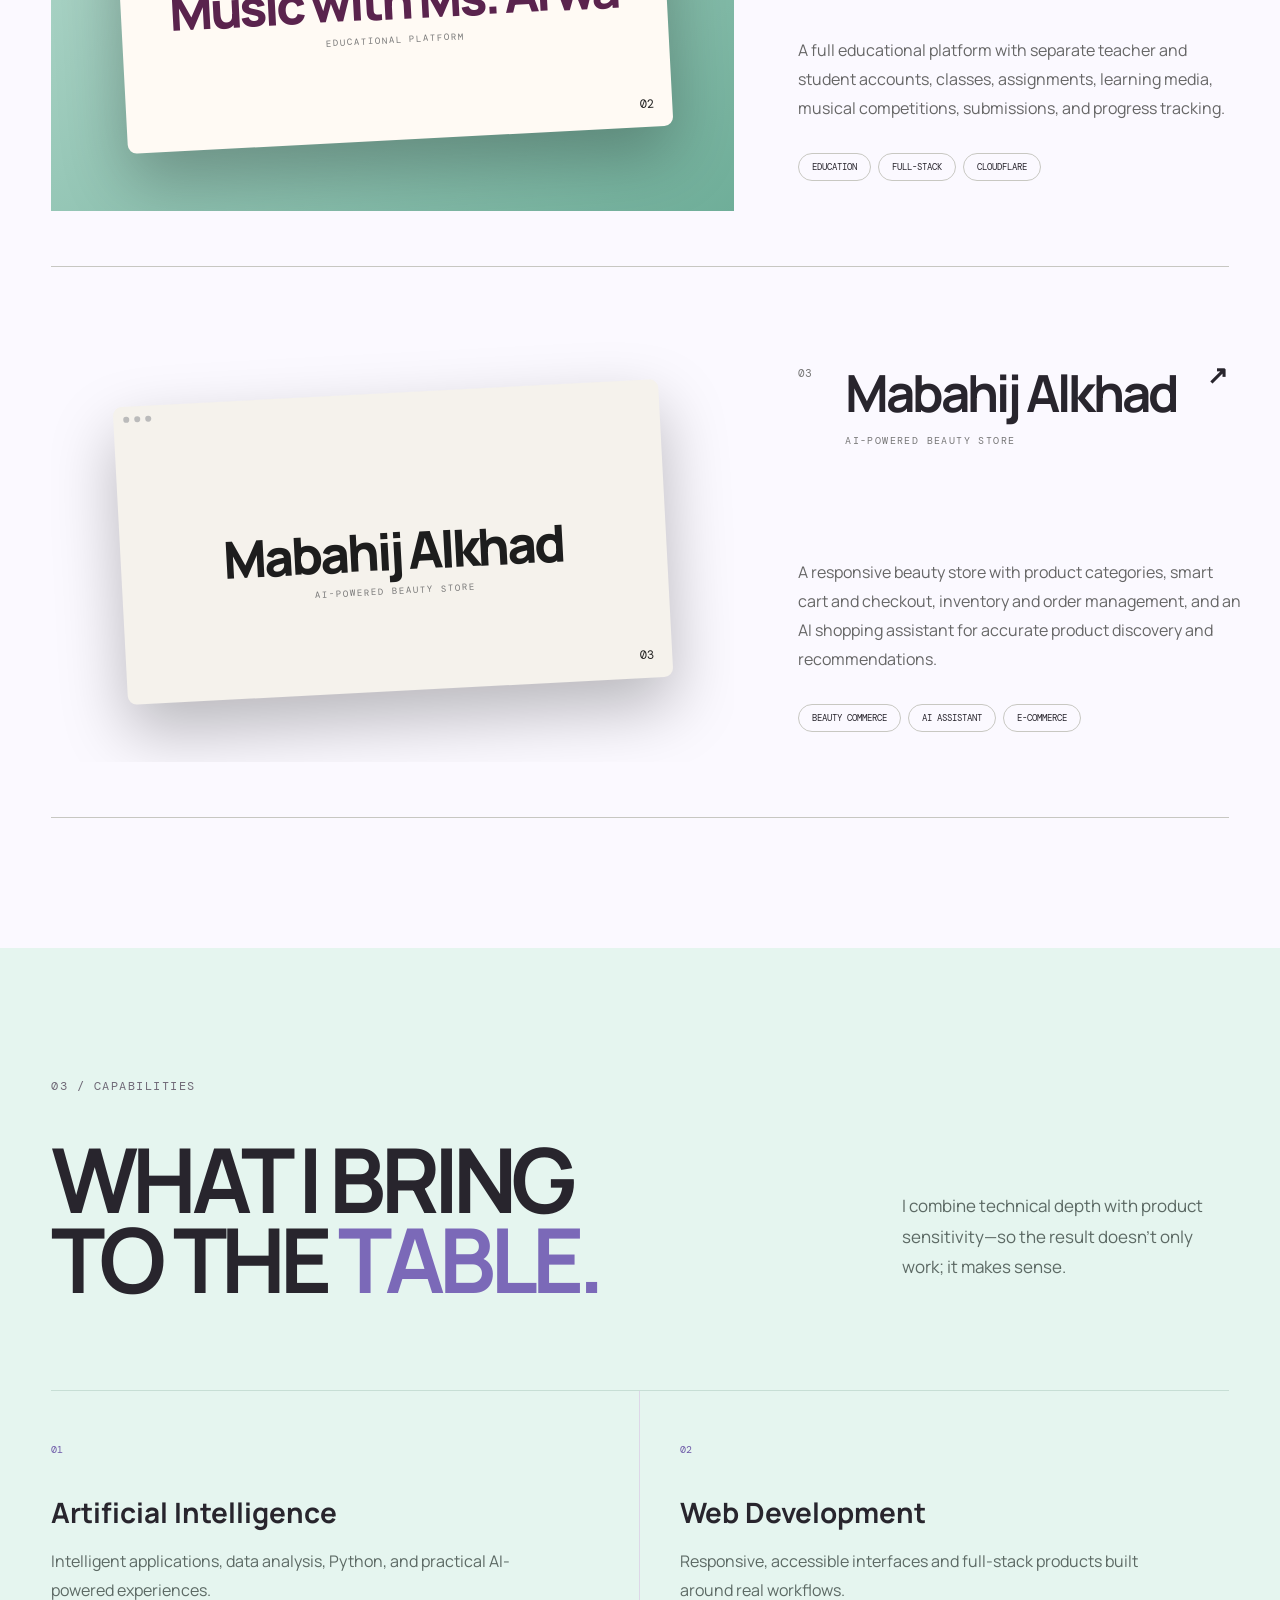
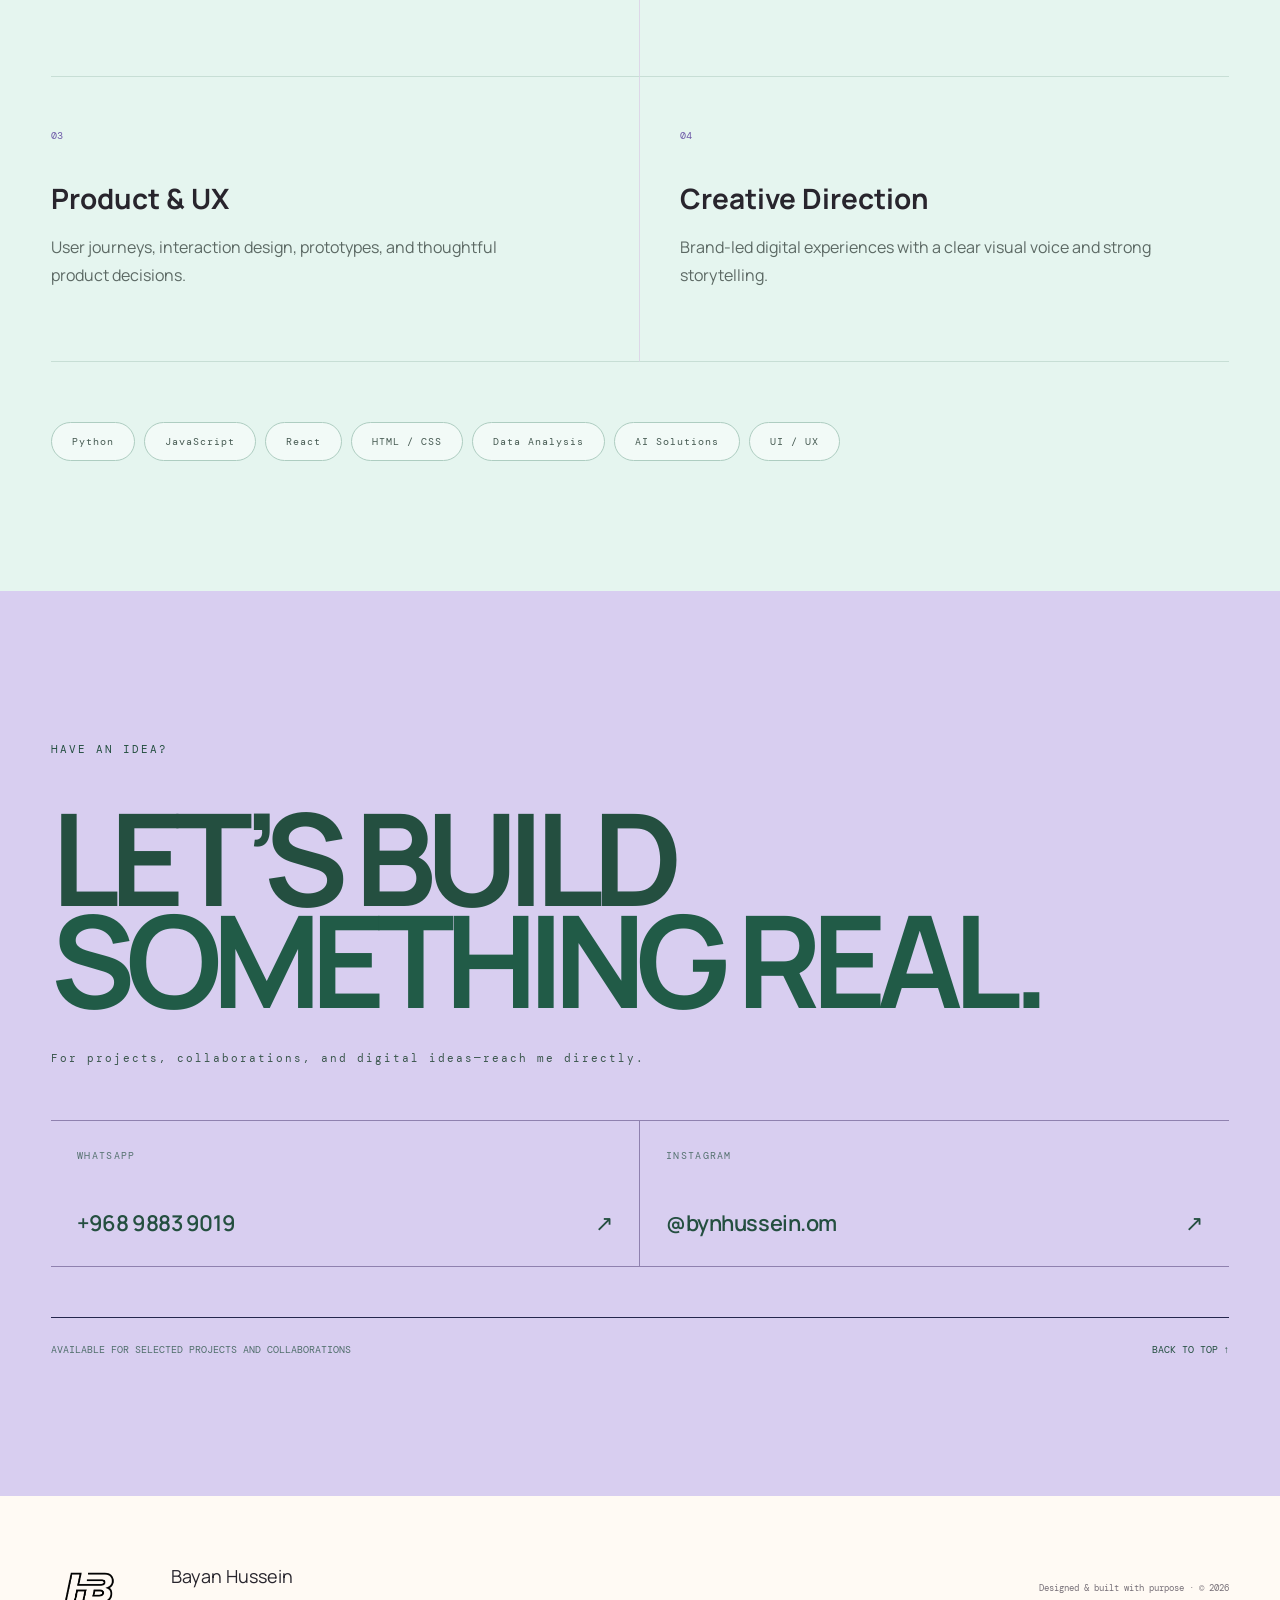
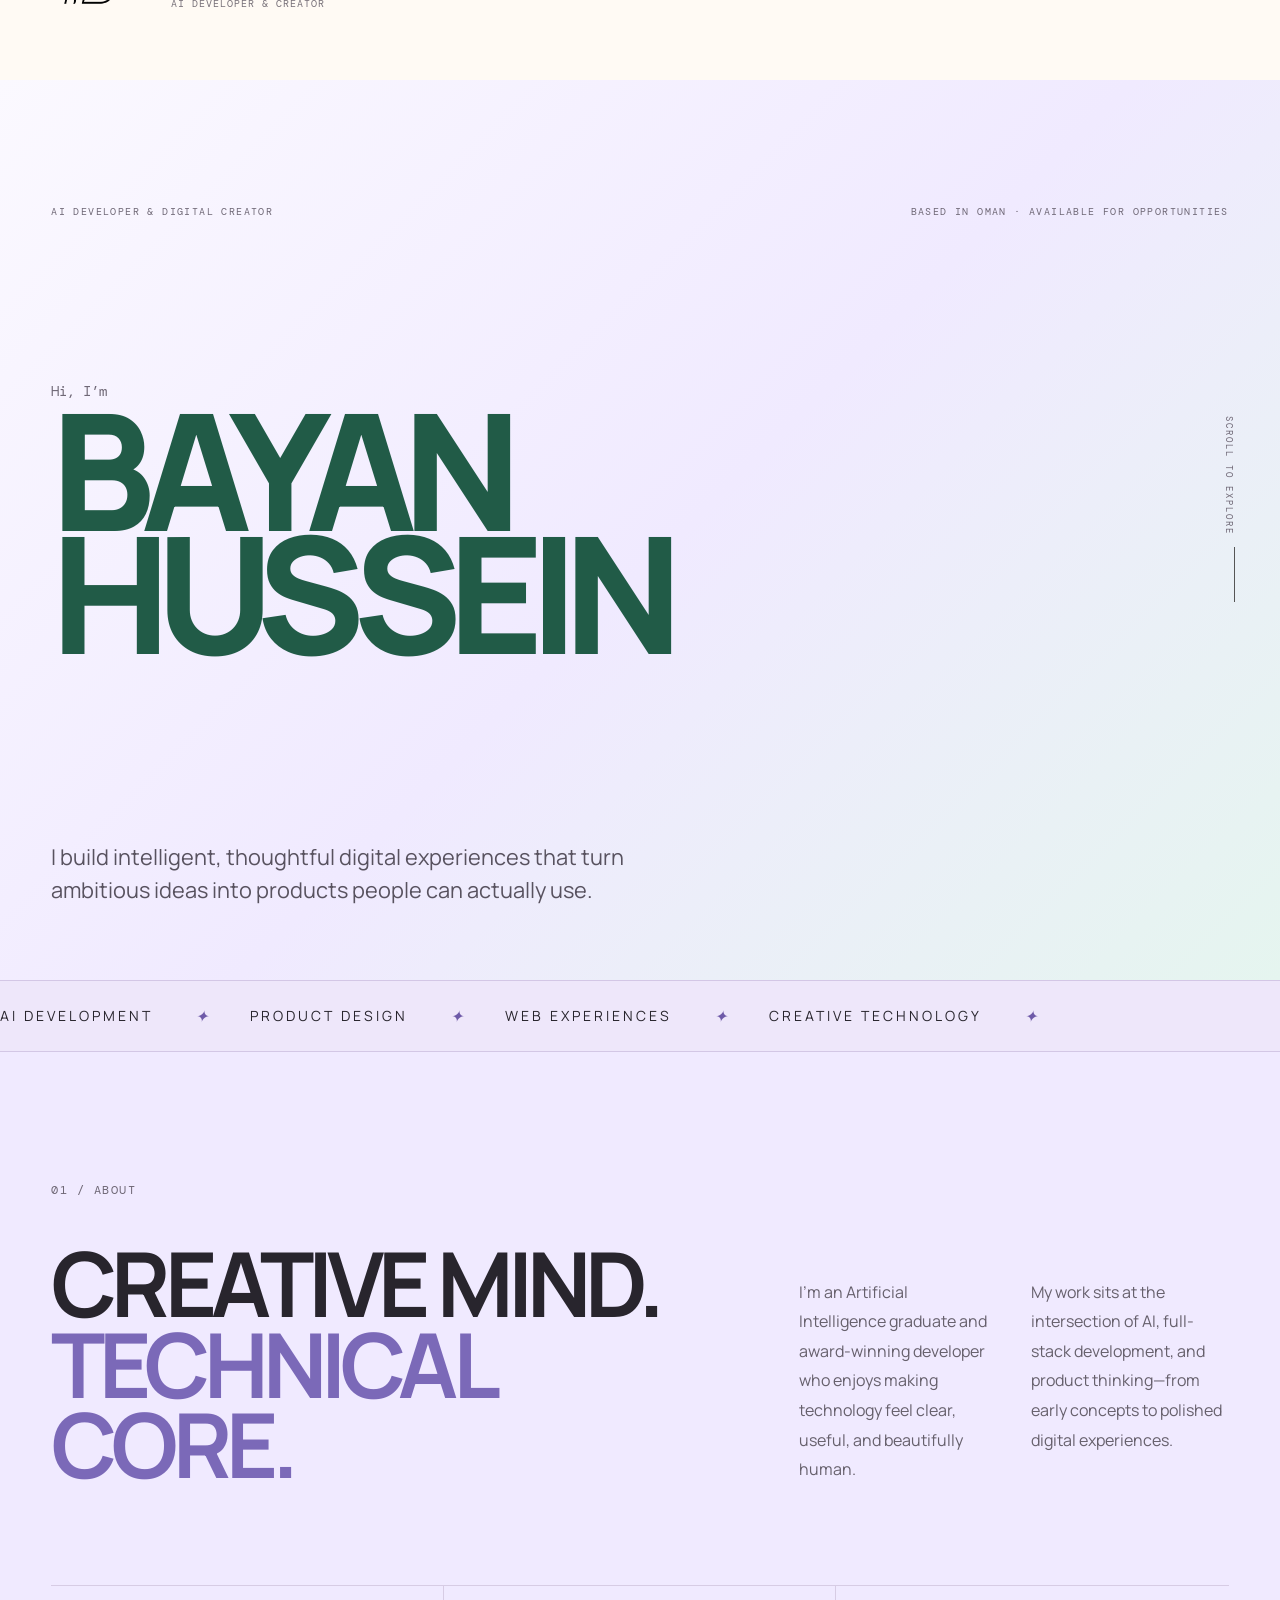
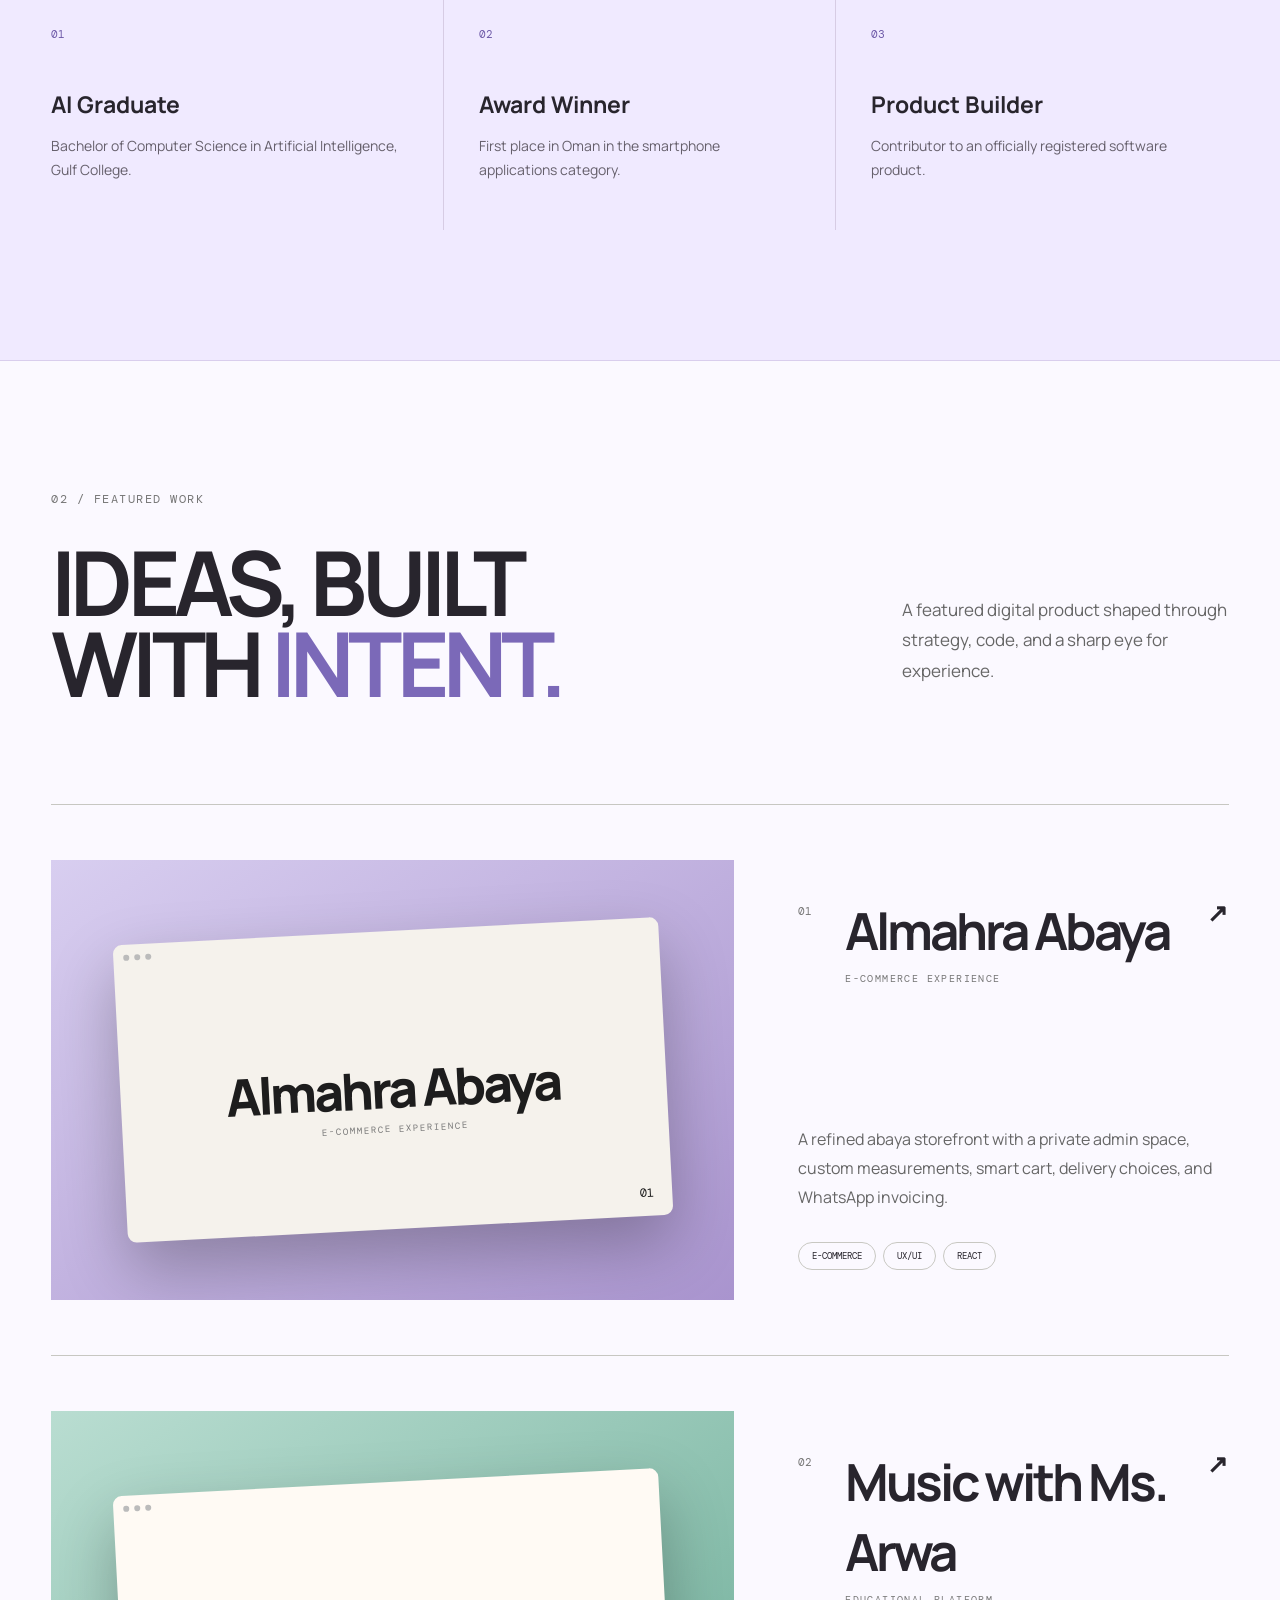
==== commit d7880254: "Add 'Mabahij Alkhad' project to portfolio Added new project 'Mabahij Alkhad' to the portfolio sectio" ====
--- a/index.html
+++ b/index.html
@@ -161,6 +161,115 @@
         <div class="project-visual music"><div class="browser"><div class="browser-bar"><i></i><i></i><i></i></div><div class="screen"><span data-i18n="musicProjectName">Music with Ms. Arwa</span><small data-i18n="musicProjectType">Educational Platform</small><b>02</b></div></div></div>
         <div class="project-info"><div class="project-name"><span>02</span><div><h3 data-i18n="musicProjectName">Music with Ms. Arwa</h3><small data-i18n="musicProjectType">Educational Platform</small></div><b>↗</b></div><p data-i18n="musicProjectText">A full educational platform with separate teacher and student accounts, classes, assignments, learning media, musical competitions, submissions, and progress tracking.</p><div class="tags"><span data-i18n="tagEducation">Education</span><span>Full-stack</span><span>Cloudflare</span></div></div>
       </a>
+      <a href="https://mabahijalkhad.vercel.app/" target="_blank" rel="noopener" class="project">
+        <div class="project-visual mabahij"><div class="browser"><div class="browser-bar"><i></i><i></i><i></i></div><div class="screen"><span data-i18n="mabahijProjectName">Mabahij Alkhad</span><small data-i18n="mabahijProjectType">AI-Powered Beauty Store</small><b>03</b></div></div></div>
+        <div class="project-info"><div class="project-name"><span>03</span><div><h3 data-i18n="mabahijProjectName">Mabahij Alkhad</h3><small data-i18n="mabahijProjectType">AI-Powered Beauty Store</small></div><b>↗</b></div><p data-i18n="mabahijProjectText">A responsive beauty store with product categories, smart cart and checkout, inventory and order management, and an AI shopping assistant for accurate product discovery and recommendations.</p><div class="tags"><span data-i18n="tagBeauty">Beauty Commerce</span><span>AI Assistant</span><span data-i18n="tagCommerce">E-commerce</span></div></div>
+      </a>
+    </div>
+  </section>
+
+  <section class="skills" id="skills">
+    <div class="section-no" data-i18n="skillsLabel">03 / CAPABILITIES</div>
+    <div class="skills-title"><h2 data-i18n-html="skillsTitle">WHAT I BRING<br>TO THE <em>TABLE.</em></h2><p data-i18n="skillsIntro">I combine technical depth with product sensitivity—so the result doesn’t only work; it makes sense.</p></div>
+    <div class="skill-grid">
+      <article><span>01</span><h3 data-i18n="skill1Title">Artificial Intelligence</h3><p data-i18n="skill1Text">Intelligent applications, data analysis, Python, and practical AI-powered experiences.</p></article>
+      <article><span>02</span><h3 data-i18n="skill2Title">Web Development</h3><p data-i18n="skill2Text">Responsive, accessible interfaces and full-stack products built around real workflows.</p></article>
+      <article><span>03</span><h3 data-i18n="skill3Title">Product & UX</h3><p data-i18n="skill3Text">User journeys, interaction design, prototypes, and thoughtful product decisions.</p></article>
+      <article><span>04</span><h3 data-i18n="skill4Title">Creative Direction</h3><p data-i18n="skill4Text">Brand-led digital experiences with a clear visual voice and strong storytelling.</p></article>
+    </div>
+    <div class="tools"><span>Python</span><span>JavaScript</span><span>React</span><span>HTML / CSS</span><span>Data Analysis</span><span>AI Solutions</span><span>UI / UX</span></div>
+  </section>
+
+  <section class="contact" id="contact">
+    <p data-i18n="contactEyebrow">HAVE AN IDEA?</p><h2 data-i18n-html="contactTitle">LET’S BUILD<br><em>SOMETHING REAL.</em></h2>
+    <p class="contact-intro" data-i18n="contactIntro">For projects, collaborations, and digital ideas—reach me directly.</p>
+    <div class="contact-links">
+      <a href="https://wa.me/96898839019" target="_blank" rel="noopener"><small data-i18n="whatsappLabel">WhatsApp</small><strong dir="ltr">+968 9883 9019</strong><b>↗</b></a>
+      <a href="https://www.instagram.com/bynhussein.om/" target="_blank" rel="noopener"><small data-i18n="instagramLabel">Instagram</small><strong dir="ltr">@bynhussein.om</strong><b>↗</b></a>
+    </div>
+    <div class="contact-row"><span data-i18n="contactAvailability">Available for selected projects and collaborations</span><a href="#home" data-i18n="backTop">Back to top ↑</a></div>
+  </section>
+
+  <footer><div class="footer-mark"><img src="bh-logo.webp" alt="BH"></div><p>Bayan Hussein<br><span data-i18n="footerRole">AI Developer & Creator</span></p><small data-i18n="footerNote">Designed & built with purpose · © 2026</small></footer>
+</main>
+<script>
+const translations={
+  en:{navAbout:'About',navWork:'Work',navSkills:'Skills',navContact:'Contact',menu:'Menu',close:'Close',role:'AI Developer & Digital Creator',location:'Based in Oman · Available for opportunities',hello:'Hi, I’m',intro:'I build intelligent, thoughtful digital experiences that turn ambitious ideas into products people can actually use.',scroll:'SCROLL TO EXPLORE',tickerAi:'AI DEVELOPMENT',tickerProduct:'PRODUCT DESIGN',tickerWeb:'WEB EXPERIENCES',tickerCreative:'CREATIVE TECHNOLOGY',aboutLabel:'01 / ABOUT',aboutTitle:'CREATIVE MIND.<br><em>TECHNICAL CORE.</em>',aboutP1:'I’m an Artificial Intelligence graduate and award-winning developer who enjoys making technology feel clear, useful, and beautifully human.',aboutP2:'My work sits at the intersection of AI, full-stack development, and product thinking—from early concepts to polished digital experiences.',fact1Title:'AI Graduate',fact1Text:'Bachelor of Computer Science in Artificial Intelligence, Gulf College.',fact2Title:'Award Winner',fact2Text:'First place in Oman in the smartphone applications category.',fact3Title:'Product Builder',fact3Text:'Contributor to an officially registered software product.',workLabel:'02 / FEATURED WORK',workTitle:'IDEAS, BUILT<br>WITH <em>INTENT.</em>',workIntro:'A featured digital product shaped through strategy, code, and a sharp eye for experience.',projectName:'Almahra Abaya',projectType:'E-commerce Experience',projectText:'A refined abaya storefront with a private admin space, custom measurements, smart cart, delivery choices, and WhatsApp invoicing.',tagCommerce:'E-commerce',musicProjectName:'Music with Ms. Arwa',musicProjectType:'Educational Platform',musicProjectText:'A full educational platform with separate teacher and student accounts, classes, assignments, learning media, musical competitions, submissions, and progress tracking.',tagEducation:'Education',mabahijProjectName:'Mabahij Alkhad',mabahijProjectType:'AI-Powered Beauty Store',mabahijProjectText:'A responsive beauty store with product categories, smart cart and checkout, inventory and order management, and an AI shopping assistant for accurate product discovery and recommendations.',tagBeauty:'Beauty Commerce',skillsLabel:'03 / CAPABILITIES',skillsTitle:'WHAT I BRING<br>TO THE <em>TABLE.</em>',skillsIntro:'I combine technical depth with product sensitivity—so the result doesn’t only work; it makes sense.',skill1Title:'Artificial Intelligence',skill1Text:'Intelligent applications, data analysis, Python, and practical AI-powered experiences.',skill2Title:'Web Development',skill2Text:'Responsive, accessible interfaces and full-stack products built around real workflows.',skill3Title:'Product & UX',skill3Text:'User journeys, interaction design, prototypes, and thoughtful product decisions.',skill4Title:'Creative Direction',skill4Text:'Brand-led digital experiences with a clear visual voice and strong storytelling.',contactEyebrow:'HAVE AN IDEA?',contactTitle:'LET’S BUILD<br><em>SOMETHING REAL.</em>',contactIntro:'For projects, collaborations, and digital ideas—reach me directly.',whatsappLabel:'WhatsApp',instagramLabel:'Instagram',githubLabel:'GitHub',contactAvailability:'Available for selected projects and collaborations',backTop:'Back to top ↑',footerRole:'AI Developer & Creator',footerNote:'Designed & built with purpose · © 2026'},
+  ar:{navAbout:'نبذة عني',navWork:'أعمالي',navSkills:'مهاراتي',navContact:'تواصل',menu:'القائمة',close:'إغلاق',role:'مطوّرة ذكاء اصطناعي ومصمّمة تجارب رقمية',location:'من سلطنة عُمان · متاحة للفرص والتعاون',hello:'مرحبًا، أنا',intro:'أصمّم تجارب رقمية ذكية ومدروسة، وأحوّل الأفكار الطموحة إلى منتجات حقيقية سهلة الاستخدام.',scroll:'اكتشف المزيد',tickerAi:'تطوير الذكاء الاصطناعي',tickerProduct:'تصميم المنتجات',tickerWeb:'تجارب الويب',tickerCreative:'تقنيات إبداعية',aboutLabel:'01 / نبذة عني',aboutTitle:'رؤيةٌ إبداعية.<br><em>وأساسٌ تقني.</em>',aboutP1:'خريجة ذكاء اصطناعي ومطوّرة حاصلة على جوائز، أؤمن بأن التقنية الأجمل هي الواضحة والمفيدة والقريبة من الإنسان.',aboutP2:'يجمع عملي بين الذكاء الاصطناعي وتطوير الويب وفهم المنتجات؛ من صياغة الفكرة الأولى إلى تقديم تجربة رقمية متقنة.',fact1Title:'خريجة ذكاء اصطناعي',fact1Text:'بكالوريوس علوم الحاسوب في الذكاء الاصطناعي من كلية الخليج.',fact2Title:'حاصلة على المركز الأول',fact2Text:'المركز الأول على مستوى سلطنة عُمان في فئة تطبيقات الهواتف الذكية.',fact3Title:'مطوّرة منتجات رقمية',fact3Text:'مساهمة في تطوير منتج برمجي مسجّل رسميًا.',workLabel:'02 / أعمال مختارة',workTitle:'أفكارٌ صُمّمت<br><em>بقصد.</em>',workIntro:'مشروع رقمي صيغ بالاستراتيجية والبرمجة، مع عناية دقيقة بهوية المنتج وتجربة المستخدم.',projectName:'المهرة للعبايات',projectType:'تجربة متجر إلكتروني',projectText:'متجر عبايات راقٍ يضم لوحة إدارة خاصة، ومقاسات مخصصة، وسلة ذكية، وخيارات للتوصيل، وإرسال الفاتورة عبر واتساب.',tagCommerce:'تجارة إلكترونية',musicProjectName:'الموسيقى مع أ. أروى المعمرية',musicProjectType:'منصة تعليمية موسيقية',musicProjectText:'منصة تعليمية متكاملة بحسابات منفصلة للمعلمة والطالبات، وإدارة الصفوف والواجبات والأنشطة والمحتوى التعليمي والمسابقات الموسيقية والتسليمات ومتابعة الإنجاز.',tagEducation:'تعليم',mabahijProjectName:'مباهج الخد',mabahijProjectType:'متجر تجميل ذكي',mabahijProjectText:'متجر تجميل إلكتروني متجاوب يضم أقسام المنتجات وسلة وإتمام الطلبات، ولوحة خاصة لإدارة المنتجات والمخزون والطلبات، ومساعدًا ذكيًا للبحث الدقيق والتوصيات واختيار المنتجات.',tagBeauty:'تجارة تجميل',skillsLabel:'03 / خبراتي',skillsTitle:'خبرةٌ تقنية<br><em>برؤية إبداعية.</em>',skillsIntro:'أجمع بين العمق التقني وفهم تجربة المستخدم، لتكون النتيجة عملية وواضحة وذات قيمة.',skill1Title:'الذكاء الاصطناعي',skill1Text:'تطبيقات ذكية، وتحليل بيانات، ولغة Python، وتجارب عملية مدعومة بالذكاء الاصطناعي.',skill2Title:'تطوير الويب',skill2Text:'واجهات متجاوبة وسهلة الوصول، ومنتجات متكاملة مبنية حول احتياجات حقيقية.',skill3Title:'المنتجات وتجربة المستخدم',skill3Text:'رحلات المستخدم، وتصميم التفاعل، والنماذج الأولية، وقرارات مدروسة للمنتج.',skill4Title:'التوجيه الإبداعي',skill4Text:'تجارب رقمية مستندة إلى الهوية، بصوت بصري واضح وسرد قوي.',contactEyebrow:'لديك فكرة؟',contactTitle:'لنحوّلها معًا<br><em>إلى تجربة حقيقية.</em>',contactIntro:'للمشاريع والتعاون والأفكار الرقمية، يسعدني تواصلك مباشرة.',whatsappLabel:'واتساب',instagramLabel:'إنستغرام',githubLabel:'جيت هب',contactAvailability:'متاحة لمشاريع مختارة وفرص التعاون',backTop:'العودة إلى الأعلى ↑',footerRole:'مطوّرة ذكاء اصطناعي ومصمّمة تجارب رقمية',footerNote:'صُمم وبُني بعناية · © 2026'}
+};
+const menu=document.getElementById('menu'),nav=document.getElementById('nav'),languageToggle=document.getElementById('languageToggle'),languageLabel=document.getElementById('languageLabel');
+const deviceLanguage=(navigator.languages&&navigator.languages[0])||navigator.language||'en';
+let language=deviceLanguage.toLowerCase().startsWith('ar')?'ar':'en';
+function applyLanguage(lang){
+  language=lang;const copy=translations[lang];
+  document.documentElement.lang=lang;document.documentElement.dir=lang==='ar'?'rtl':'ltr';
+  document.querySelectorAll('[data-i18n]').forEach(el=>{el.textContent=copy[el.dataset.i18n]});
+  document.querySelectorAll('[data-i18n-html]').forEach(el=>{el.innerHTML=copy[el.dataset.i18nHtml]});
+  languageLabel.textContent=lang==='ar'?'English':'العربية';
+  languageToggle.setAttribute('aria-label',lang==='ar'?'Switch to English':'التبديل إلى العربية');
+  menu.textContent=nav.classList.contains('open')?copy.close:copy.menu;
+}
+languageToggle.addEventListener('click',()=>applyLanguage(language==='en'?'ar':'en'));
+menu.addEventListener('click',()=>{nav.classList.toggle('open');menu.textContent=nav.classList.contains('open')?translations[language].close:translations[language].menu});
+nav.querySelectorAll('a').forEach(a=>a.addEventListener('click',()=>{nav.classList.remove('open');menu.textContent=translations[language].menu}));
+applyLanguage(language);
+</script>
+</body>
+</html>
+<!DOCTYPE html>
+<html lang="en" dir="ltr">
+<head>
+  <meta charset="UTF-8">
+  <meta name="viewport" content="width=device-width, initial-scale=1.0">
+  <meta name="description" content="Award-winning AI developer and digital creator building intelligent, impactful products.">
+  <title>Bayan Hussein | AI Developer</title>
+  <link rel="icon" href="bh-logo.webp">
+  <link rel="stylesheet" href="style.css">
+</head>
+<body>
+<main>
+  <header>
+    <a class="mark" href="#home"><img src="bh-logo.webp" alt="BH logo"></a>
+    <div class="header-actions">
+      <nav id="nav"><a href="#about" data-i18n="navAbout">About</a><a href="#work" data-i18n="navWork">Work</a><a href="#skills" data-i18n="navSkills">Skills</a><a href="#contact" data-i18n="navContact">Contact</a></nav>
+      <button class="language-toggle" id="languageToggle" type="button" aria-label="Switch language"><span class="language-symbol">✦</span><span id="languageLabel">العربية</span></button>
+      <button class="menu" id="menu" data-i18n="menu">Menu</button>
+    </div>
+  </header>
+
+  <section class="hero" id="home">
+    <div class="hero-top"><span data-i18n="role">AI Developer & Digital Creator</span><span data-i18n="location">Based in Oman · Available for opportunities</span></div>
+    <div class="hero-title"><p data-i18n="hello">Hi, I’m</p><h1>BAYAN<br><em>HUSSEIN</em></h1></div>
+    <div class="hero-bottom"><p data-i18n="intro">I build intelligent, thoughtful digital experiences that turn ambitious ideas into products people can actually use.</p></div>
+    <div class="scroll-note"><span data-i18n="scroll">SCROLL TO EXPLORE</span> <i></i></div>
+  </section>
+
+  <section class="ticker"><div><span data-i18n="tickerAi">AI DEVELOPMENT</span><i>✦</i><span data-i18n="tickerProduct">PRODUCT DESIGN</span><i>✦</i><span data-i18n="tickerWeb">WEB EXPERIENCES</span><i>✦</i><span data-i18n="tickerCreative">CREATIVE TECHNOLOGY</span><i>✦</i></div></section>
+
+  <section class="about" id="about">
+    <div class="section-no" data-i18n="aboutLabel">01 / ABOUT</div>
+    <div class="about-copy">
+      <h2 data-i18n-html="aboutTitle">CREATIVE MIND.<br><em>TECHNICAL CORE.</em></h2>
+      <div class="about-grid"><p data-i18n="aboutP1">I’m an Artificial Intelligence graduate and award-winning developer who enjoys making technology feel clear, useful, and beautifully human.</p><p data-i18n="aboutP2">My work sits at the intersection of AI, full-stack development, and product thinking—from early concepts to polished digital experiences.</p></div>
+    </div>
+    <div class="facts">
+      <article><b>01</b><h3 data-i18n="fact1Title">AI Graduate</h3><p data-i18n="fact1Text">Bachelor of Computer Science in Artificial Intelligence, Gulf College.</p></article>
+      <article><b>02</b><h3 data-i18n="fact2Title">Award Winner</h3><p data-i18n="fact2Text">First place in Oman in the smartphone applications category.</p></article>
+      <article><b>03</b><h3 data-i18n="fact3Title">Product Builder</h3><p data-i18n="fact3Text">Contributor to an officially registered software product.</p></article>
+    </div>
+  </section>
+
+  <section class="work" id="work">
+    <div class="work-head"><div><div class="section-no" data-i18n="workLabel">02 / FEATURED WORK</div><h2 data-i18n-html="workTitle">IDEAS, BUILT<br>WITH <em>INTENT.</em></h2></div><p data-i18n="workIntro">A featured digital product shaped through strategy, code, and a sharp eye for experience.</p></div>
+    <div class="project-list">
+      <a href="https://almahra-abaya.vercel.app" target="_blank" class="project">
+        <div class="project-visual almahra"><div class="browser"><div class="browser-bar"><i></i><i></i><i></i></div><div class="screen"><span data-i18n="projectName">Almahra Abaya</span><small data-i18n="projectType">E-commerce Experience</small><b>01</b></div></div></div>
+        <div class="project-info"><div class="project-name"><span>01</span><div><h3 data-i18n="projectName">Almahra Abaya</h3><small data-i18n="projectType">E-commerce Experience</small></div><b>↗</b></div><p data-i18n="projectText">A refined abaya storefront with a private admin space, custom measurements, smart cart, delivery choices, and WhatsApp invoicing.</p><div class="tags"><span data-i18n="tagCommerce">E-commerce</span><span>UX/UI</span><span>React</span></div></div>
+      </a>
+      <a href="https://arwa-music-school.vercel.app" target="_blank" rel="noopener" class="project">
+        <div class="project-visual music"><div class="browser"><div class="browser-bar"><i></i><i></i><i></i></div><div class="screen"><span data-i18n="musicProjectName">Music with Ms. Arwa</span><small data-i18n="musicProjectType">Educational Platform</small><b>02</b></div></div></div>
+        <div class="project-info"><div class="project-name"><span>02</span><div><h3 data-i18n="musicProjectName">Music with Ms. Arwa</h3><small data-i18n="musicProjectType">Educational Platform</small></div><b>↗</b></div><p data-i18n="musicProjectText">A full educational platform with separate teacher and student accounts, classes, assignments, learning media, musical competitions, submissions, and progress tracking.</p><div class="tags"><span data-i18n="tagEducation">Education</span><span>Full-stack</span><span>Cloudflare</span></div></div>
+      </a>
     </div>
   </section>
 
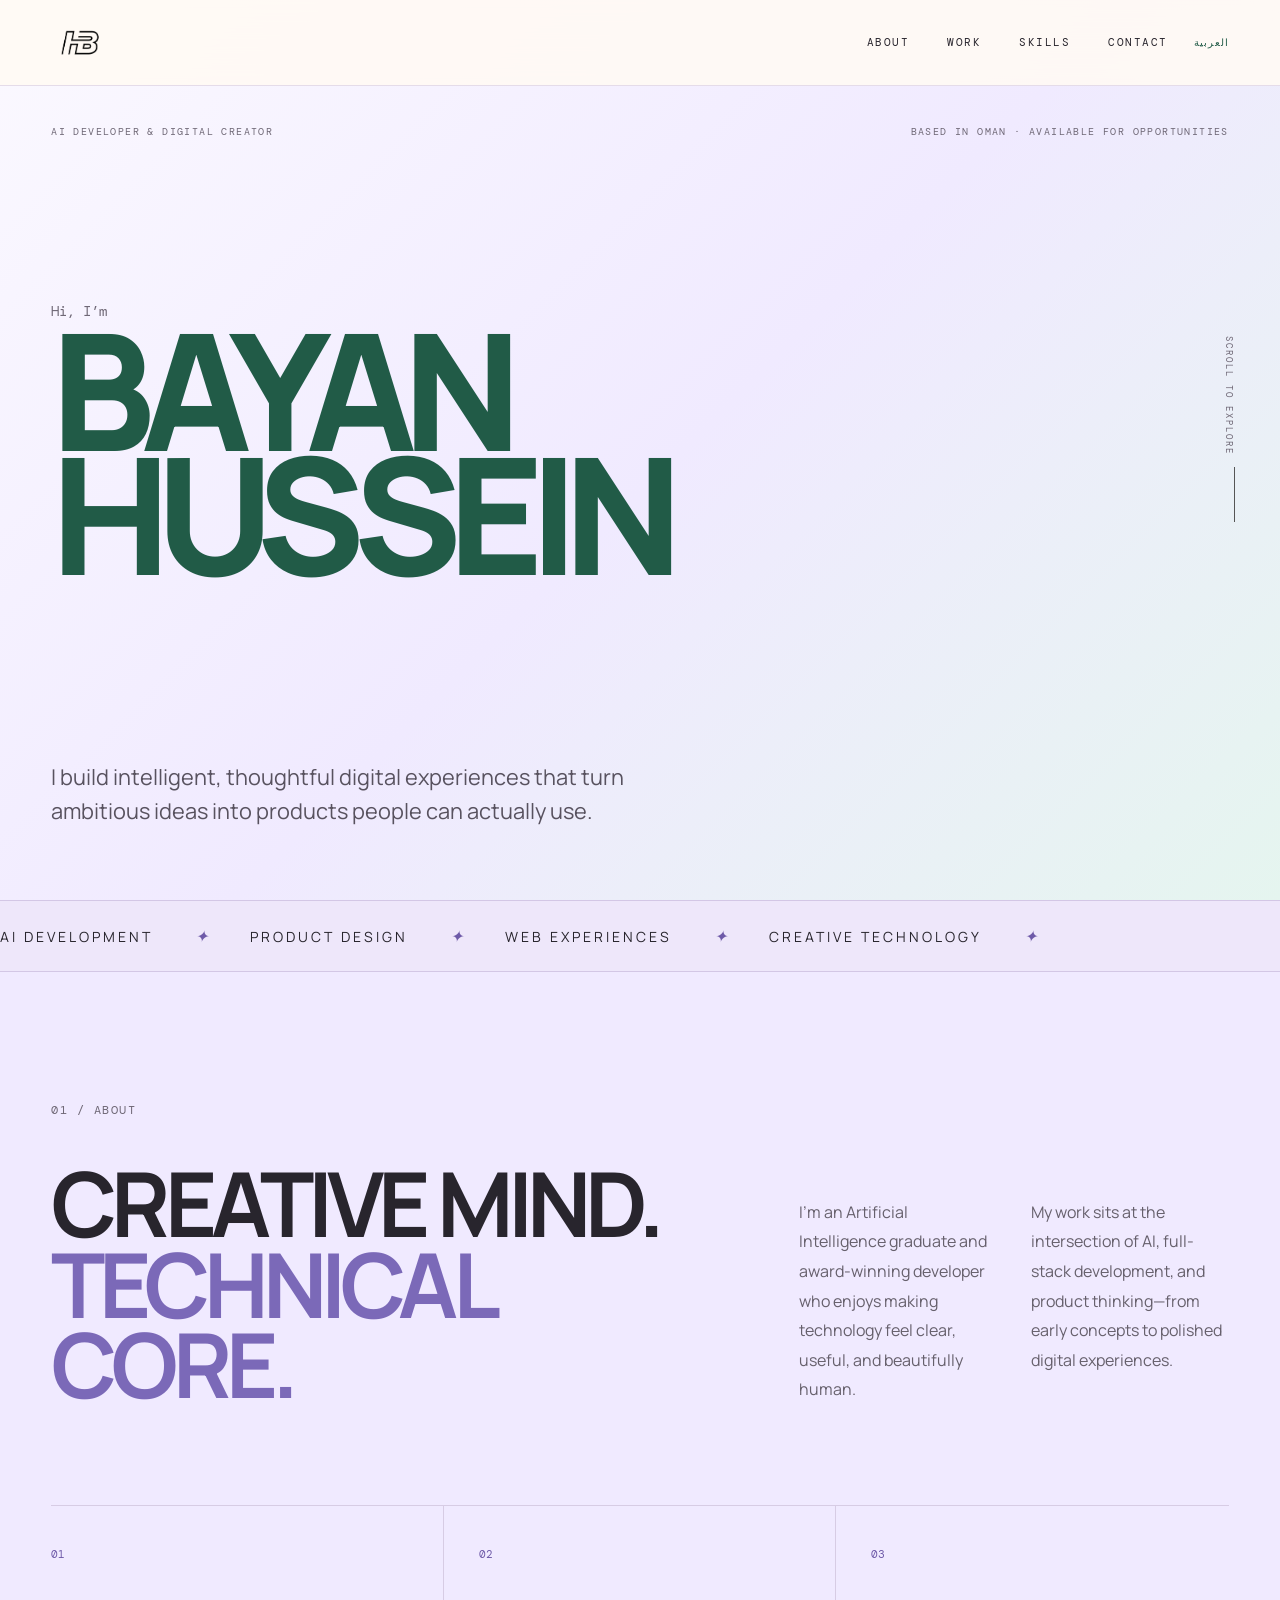
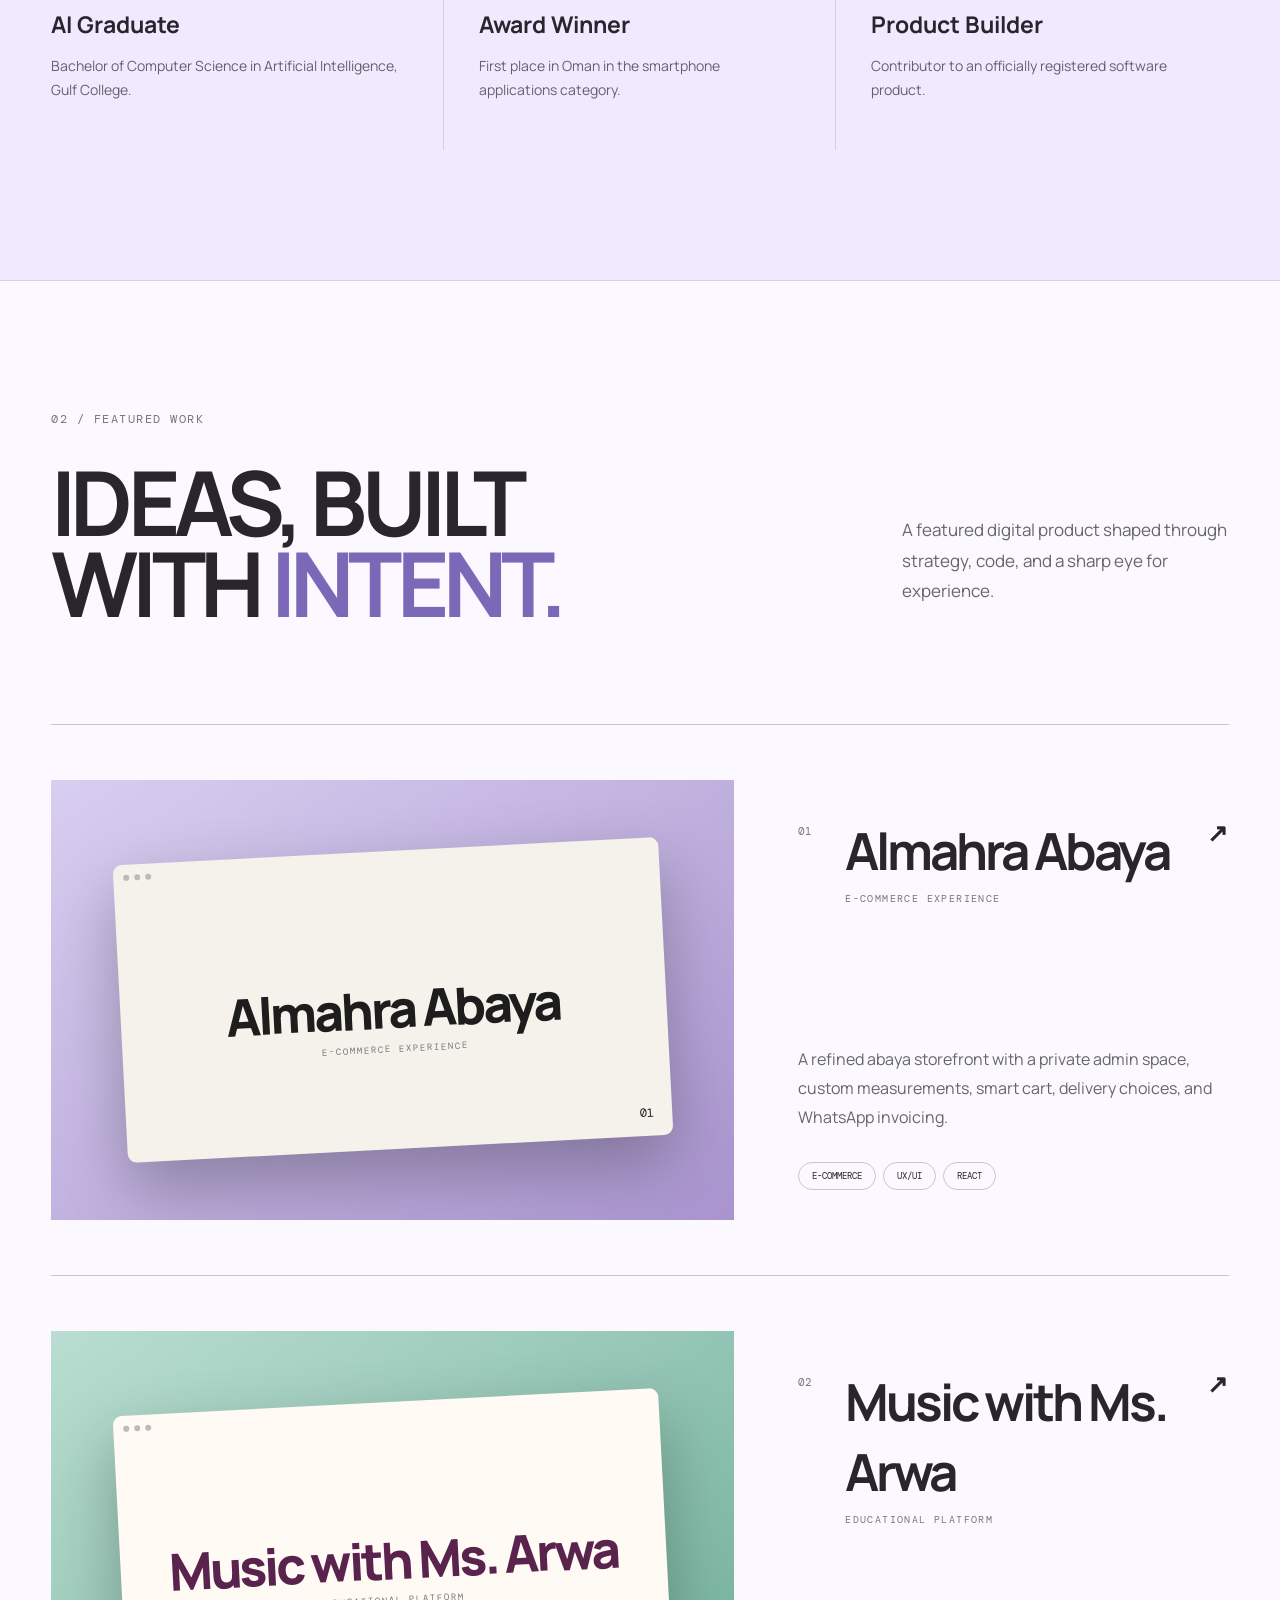
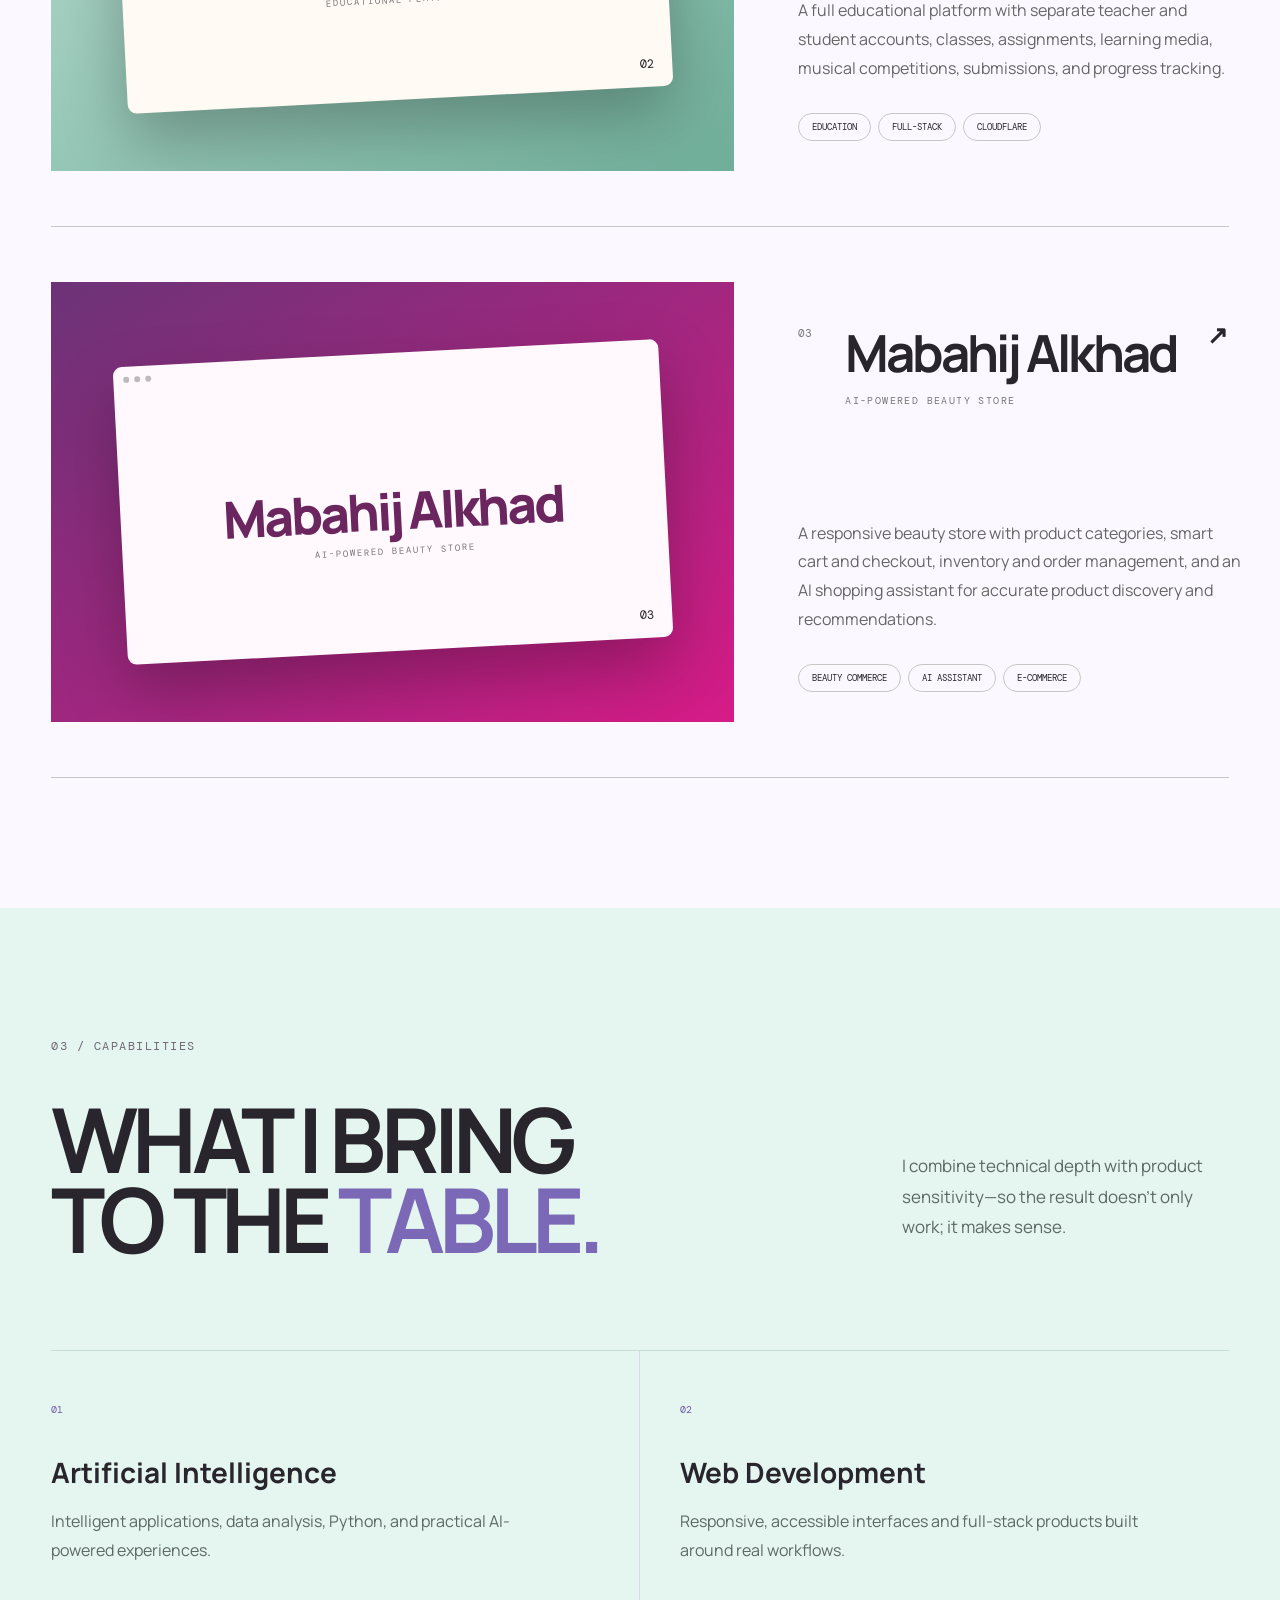
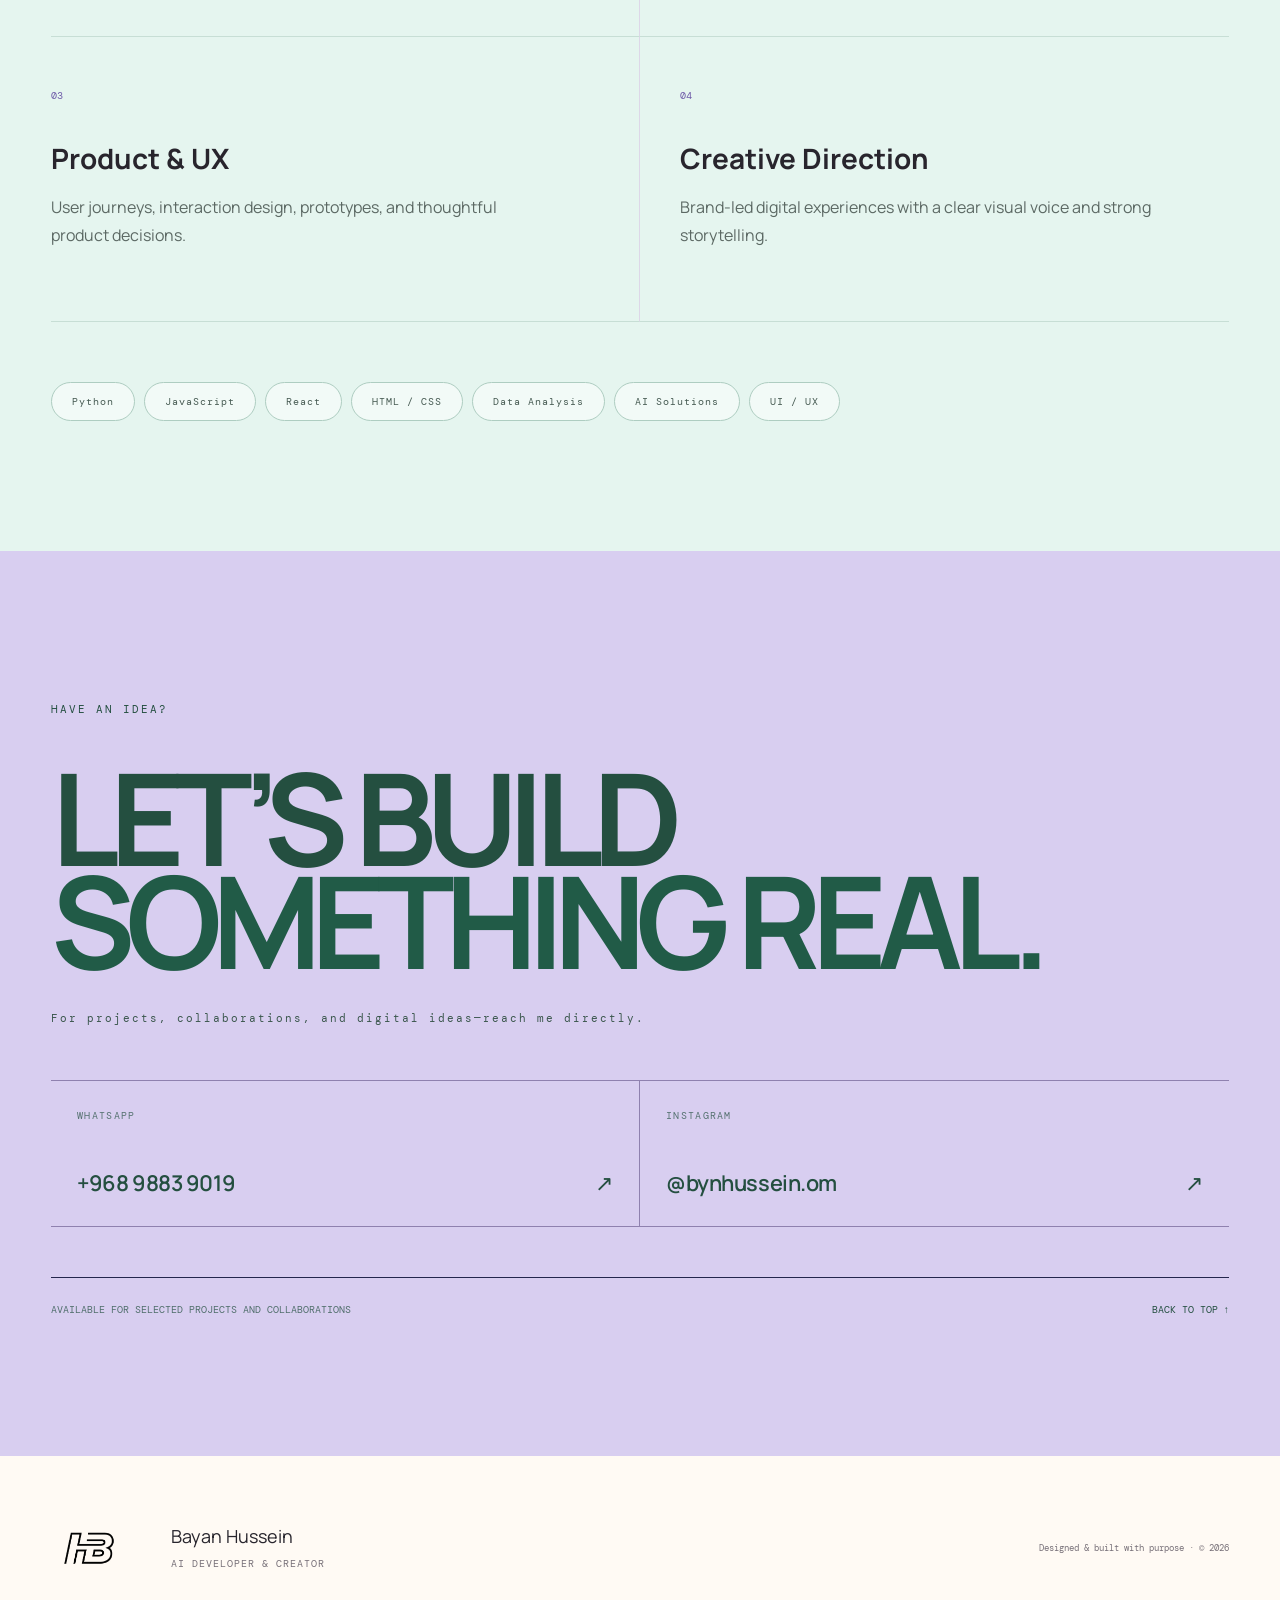
==== commit b06a3043: "Restore portfolio with Mabahij project" ====
--- a/index.html
+++ b/index.html
@@ -107,217 +107,3 @@
 </script>
 </body>
 </html>
-<!DOCTYPE html>
-<html lang="en" dir="ltr">
-<head>
-  <meta charset="UTF-8">
-  <meta name="viewport" content="width=device-width, initial-scale=1.0">
-  <meta name="description" content="Award-winning AI developer and digital creator building intelligent, impactful products.">
-  <title>Bayan Hussein | AI Developer</title>
-  <link rel="icon" href="bh-logo.webp">
-  <link rel="stylesheet" href="style.css">
-</head>
-<body>
-<main>
-  <header>
-    <a class="mark" href="#home"><img src="bh-logo.webp" alt="BH logo"></a>
-    <div class="header-actions">
-      <nav id="nav"><a href="#about" data-i18n="navAbout">About</a><a href="#work" data-i18n="navWork">Work</a><a href="#skills" data-i18n="navSkills">Skills</a><a href="#contact" data-i18n="navContact">Contact</a></nav>
-      <button class="language-toggle" id="languageToggle" type="button" aria-label="Switch language"><span class="language-symbol">✦</span><span id="languageLabel">العربية</span></button>
-      <button class="menu" id="menu" data-i18n="menu">Menu</button>
-    </div>
-  </header>
-
-  <section class="hero" id="home">
-    <div class="hero-top"><span data-i18n="role">AI Developer & Digital Creator</span><span data-i18n="location">Based in Oman · Available for opportunities</span></div>
-    <div class="hero-title"><p data-i18n="hello">Hi, I’m</p><h1>BAYAN<br><em>HUSSEIN</em></h1></div>
-    <div class="hero-bottom"><p data-i18n="intro">I build intelligent, thoughtful digital experiences that turn ambitious ideas into products people can actually use.</p></div>
-    <div class="scroll-note"><span data-i18n="scroll">SCROLL TO EXPLORE</span> <i></i></div>
-  </section>
-
-  <section class="ticker"><div><span data-i18n="tickerAi">AI DEVELOPMENT</span><i>✦</i><span data-i18n="tickerProduct">PRODUCT DESIGN</span><i>✦</i><span data-i18n="tickerWeb">WEB EXPERIENCES</span><i>✦</i><span data-i18n="tickerCreative">CREATIVE TECHNOLOGY</span><i>✦</i></div></section>
-
-  <section class="about" id="about">
-    <div class="section-no" data-i18n="aboutLabel">01 / ABOUT</div>
-    <div class="about-copy">
-      <h2 data-i18n-html="aboutTitle">CREATIVE MIND.<br><em>TECHNICAL CORE.</em></h2>
-      <div class="about-grid"><p data-i18n="aboutP1">I’m an Artificial Intelligence graduate and award-winning developer who enjoys making technology feel clear, useful, and beautifully human.</p><p data-i18n="aboutP2">My work sits at the intersection of AI, full-stack development, and product thinking—from early concepts to polished digital experiences.</p></div>
-    </div>
-    <div class="facts">
-      <article><b>01</b><h3 data-i18n="fact1Title">AI Graduate</h3><p data-i18n="fact1Text">Bachelor of Computer Science in Artificial Intelligence, Gulf College.</p></article>
-      <article><b>02</b><h3 data-i18n="fact2Title">Award Winner</h3><p data-i18n="fact2Text">First place in Oman in the smartphone applications category.</p></article>
-      <article><b>03</b><h3 data-i18n="fact3Title">Product Builder</h3><p data-i18n="fact3Text">Contributor to an officially registered software product.</p></article>
-    </div>
-  </section>
-
-  <section class="work" id="work">
-    <div class="work-head"><div><div class="section-no" data-i18n="workLabel">02 / FEATURED WORK</div><h2 data-i18n-html="workTitle">IDEAS, BUILT<br>WITH <em>INTENT.</em></h2></div><p data-i18n="workIntro">A featured digital product shaped through strategy, code, and a sharp eye for experience.</p></div>
-    <div class="project-list">
-      <a href="https://almahra-abaya.vercel.app" target="_blank" class="project">
-        <div class="project-visual almahra"><div class="browser"><div class="browser-bar"><i></i><i></i><i></i></div><div class="screen"><span data-i18n="projectName">Almahra Abaya</span><small data-i18n="projectType">E-commerce Experience</small><b>01</b></div></div></div>
-        <div class="project-info"><div class="project-name"><span>01</span><div><h3 data-i18n="projectName">Almahra Abaya</h3><small data-i18n="projectType">E-commerce Experience</small></div><b>↗</b></div><p data-i18n="projectText">A refined abaya storefront with a private admin space, custom measurements, smart cart, delivery choices, and WhatsApp invoicing.</p><div class="tags"><span data-i18n="tagCommerce">E-commerce</span><span>UX/UI</span><span>React</span></div></div>
-      </a>
-      <a href="https://arwa-music-school.vercel.app" target="_blank" rel="noopener" class="project">
-        <div class="project-visual music"><div class="browser"><div class="browser-bar"><i></i><i></i><i></i></div><div class="screen"><span data-i18n="musicProjectName">Music with Ms. Arwa</span><small data-i18n="musicProjectType">Educational Platform</small><b>02</b></div></div></div>
-        <div class="project-info"><div class="project-name"><span>02</span><div><h3 data-i18n="musicProjectName">Music with Ms. Arwa</h3><small data-i18n="musicProjectType">Educational Platform</small></div><b>↗</b></div><p data-i18n="musicProjectText">A full educational platform with separate teacher and student accounts, classes, assignments, learning media, musical competitions, submissions, and progress tracking.</p><div class="tags"><span data-i18n="tagEducation">Education</span><span>Full-stack</span><span>Cloudflare</span></div></div>
-      </a>
-      <a href="https://mabahijalkhad.vercel.app/" target="_blank" rel="noopener" class="project">
-        <div class="project-visual mabahij"><div class="browser"><div class="browser-bar"><i></i><i></i><i></i></div><div class="screen"><span data-i18n="mabahijProjectName">Mabahij Alkhad</span><small data-i18n="mabahijProjectType">AI-Powered Beauty Store</small><b>03</b></div></div></div>
-        <div class="project-info"><div class="project-name"><span>03</span><div><h3 data-i18n="mabahijProjectName">Mabahij Alkhad</h3><small data-i18n="mabahijProjectType">AI-Powered Beauty Store</small></div><b>↗</b></div><p data-i18n="mabahijProjectText">A responsive beauty store with product categories, smart cart and checkout, inventory and order management, and an AI shopping assistant for accurate product discovery and recommendations.</p><div class="tags"><span data-i18n="tagBeauty">Beauty Commerce</span><span>AI Assistant</span><span data-i18n="tagCommerce">E-commerce</span></div></div>
-      </a>
-    </div>
-  </section>
-
-  <section class="skills" id="skills">
-    <div class="section-no" data-i18n="skillsLabel">03 / CAPABILITIES</div>
-    <div class="skills-title"><h2 data-i18n-html="skillsTitle">WHAT I BRING<br>TO THE <em>TABLE.</em></h2><p data-i18n="skillsIntro">I combine technical depth with product sensitivity—so the result doesn’t only work; it makes sense.</p></div>
-    <div class="skill-grid">
-      <article><span>01</span><h3 data-i18n="skill1Title">Artificial Intelligence</h3><p data-i18n="skill1Text">Intelligent applications, data analysis, Python, and practical AI-powered experiences.</p></article>
-      <article><span>02</span><h3 data-i18n="skill2Title">Web Development</h3><p data-i18n="skill2Text">Responsive, accessible interfaces and full-stack products built around real workflows.</p></article>
-      <article><span>03</span><h3 data-i18n="skill3Title">Product & UX</h3><p data-i18n="skill3Text">User journeys, interaction design, prototypes, and thoughtful product decisions.</p></article>
-      <article><span>04</span><h3 data-i18n="skill4Title">Creative Direction</h3><p data-i18n="skill4Text">Brand-led digital experiences with a clear visual voice and strong storytelling.</p></article>
-    </div>
-    <div class="tools"><span>Python</span><span>JavaScript</span><span>React</span><span>HTML / CSS</span><span>Data Analysis</span><span>AI Solutions</span><span>UI / UX</span></div>
-  </section>
-
-  <section class="contact" id="contact">
-    <p data-i18n="contactEyebrow">HAVE AN IDEA?</p><h2 data-i18n-html="contactTitle">LET’S BUILD<br><em>SOMETHING REAL.</em></h2>
-    <p class="contact-intro" data-i18n="contactIntro">For projects, collaborations, and digital ideas—reach me directly.</p>
-    <div class="contact-links">
-      <a href="https://wa.me/96898839019" target="_blank" rel="noopener"><small data-i18n="whatsappLabel">WhatsApp</small><strong dir="ltr">+968 9883 9019</strong><b>↗</b></a>
-      <a href="https://www.instagram.com/bynhussein.om/" target="_blank" rel="noopener"><small data-i18n="instagramLabel">Instagram</small><strong dir="ltr">@bynhussein.om</strong><b>↗</b></a>
-    </div>
-    <div class="contact-row"><span data-i18n="contactAvailability">Available for selected projects and collaborations</span><a href="#home" data-i18n="backTop">Back to top ↑</a></div>
-  </section>
-
-  <footer><div class="footer-mark"><img src="bh-logo.webp" alt="BH"></div><p>Bayan Hussein<br><span data-i18n="footerRole">AI Developer & Creator</span></p><small data-i18n="footerNote">Designed & built with purpose · © 2026</small></footer>
-</main>
-<script>
-const translations={
-  en:{navAbout:'About',navWork:'Work',navSkills:'Skills',navContact:'Contact',menu:'Menu',close:'Close',role:'AI Developer & Digital Creator',location:'Based in Oman · Available for opportunities',hello:'Hi, I’m',intro:'I build intelligent, thoughtful digital experiences that turn ambitious ideas into products people can actually use.',scroll:'SCROLL TO EXPLORE',tickerAi:'AI DEVELOPMENT',tickerProduct:'PRODUCT DESIGN',tickerWeb:'WEB EXPERIENCES',tickerCreative:'CREATIVE TECHNOLOGY',aboutLabel:'01 / ABOUT',aboutTitle:'CREATIVE MIND.<br><em>TECHNICAL CORE.</em>',aboutP1:'I’m an Artificial Intelligence graduate and award-winning developer who enjoys making technology feel clear, useful, and beautifully human.',aboutP2:'My work sits at the intersection of AI, full-stack development, and product thinking—from early concepts to polished digital experiences.',fact1Title:'AI Graduate',fact1Text:'Bachelor of Computer Science in Artificial Intelligence, Gulf College.',fact2Title:'Award Winner',fact2Text:'First place in Oman in the smartphone applications category.',fact3Title:'Product Builder',fact3Text:'Contributor to an officially registered software product.',workLabel:'02 / FEATURED WORK',workTitle:'IDEAS, BUILT<br>WITH <em>INTENT.</em>',workIntro:'A featured digital product shaped through strategy, code, and a sharp eye for experience.',projectName:'Almahra Abaya',projectType:'E-commerce Experience',projectText:'A refined abaya storefront with a private admin space, custom measurements, smart cart, delivery choices, and WhatsApp invoicing.',tagCommerce:'E-commerce',musicProjectName:'Music with Ms. Arwa',musicProjectType:'Educational Platform',musicProjectText:'A full educational platform with separate teacher and student accounts, classes, assignments, learning media, musical competitions, submissions, and progress tracking.',tagEducation:'Education',mabahijProjectName:'Mabahij Alkhad',mabahijProjectType:'AI-Powered Beauty Store',mabahijProjectText:'A responsive beauty store with product categories, smart cart and checkout, inventory and order management, and an AI shopping assistant for accurate product discovery and recommendations.',tagBeauty:'Beauty Commerce',skillsLabel:'03 / CAPABILITIES',skillsTitle:'WHAT I BRING<br>TO THE <em>TABLE.</em>',skillsIntro:'I combine technical depth with product sensitivity—so the result doesn’t only work; it makes sense.',skill1Title:'Artificial Intelligence',skill1Text:'Intelligent applications, data analysis, Python, and practical AI-powered experiences.',skill2Title:'Web Development',skill2Text:'Responsive, accessible interfaces and full-stack products built around real workflows.',skill3Title:'Product & UX',skill3Text:'User journeys, interaction design, prototypes, and thoughtful product decisions.',skill4Title:'Creative Direction',skill4Text:'Brand-led digital experiences with a clear visual voice and strong storytelling.',contactEyebrow:'HAVE AN IDEA?',contactTitle:'LET’S BUILD<br><em>SOMETHING REAL.</em>',contactIntro:'For projects, collaborations, and digital ideas—reach me directly.',whatsappLabel:'WhatsApp',instagramLabel:'Instagram',githubLabel:'GitHub',contactAvailability:'Available for selected projects and collaborations',backTop:'Back to top ↑',footerRole:'AI Developer & Creator',footerNote:'Designed & built with purpose · © 2026'},
-  ar:{navAbout:'نبذة عني',navWork:'أعمالي',navSkills:'مهاراتي',navContact:'تواصل',menu:'القائمة',close:'إغلاق',role:'مطوّرة ذكاء اصطناعي ومصمّمة تجارب رقمية',location:'من سلطنة عُمان · متاحة للفرص والتعاون',hello:'مرحبًا، أنا',intro:'أصمّم تجارب رقمية ذكية ومدروسة، وأحوّل الأفكار الطموحة إلى منتجات حقيقية سهلة الاستخدام.',scroll:'اكتشف المزيد',tickerAi:'تطوير الذكاء الاصطناعي',tickerProduct:'تصميم المنتجات',tickerWeb:'تجارب الويب',tickerCreative:'تقنيات إبداعية',aboutLabel:'01 / نبذة عني',aboutTitle:'رؤيةٌ إبداعية.<br><em>وأساسٌ تقني.</em>',aboutP1:'خريجة ذكاء اصطناعي ومطوّرة حاصلة على جوائز، أؤمن بأن التقنية الأجمل هي الواضحة والمفيدة والقريبة من الإنسان.',aboutP2:'يجمع عملي بين الذكاء الاصطناعي وتطوير الويب وفهم المنتجات؛ من صياغة الفكرة الأولى إلى تقديم تجربة رقمية متقنة.',fact1Title:'خريجة ذكاء اصطناعي',fact1Text:'بكالوريوس علوم الحاسوب في الذكاء الاصطناعي من كلية الخليج.',fact2Title:'حاصلة على المركز الأول',fact2Text:'المركز الأول على مستوى سلطنة عُمان في فئة تطبيقات الهواتف الذكية.',fact3Title:'مطوّرة منتجات رقمية',fact3Text:'مساهمة في تطوير منتج برمجي مسجّل رسميًا.',workLabel:'02 / أعمال مختارة',workTitle:'أفكارٌ صُمّمت<br><em>بقصد.</em>',workIntro:'مشروع رقمي صيغ بالاستراتيجية والبرمجة، مع عناية دقيقة بهوية المنتج وتجربة المستخدم.',projectName:'المهرة للعبايات',projectType:'تجربة متجر إلكتروني',projectText:'متجر عبايات راقٍ يضم لوحة إدارة خاصة، ومقاسات مخصصة، وسلة ذكية، وخيارات للتوصيل، وإرسال الفاتورة عبر واتساب.',tagCommerce:'تجارة إلكترونية',musicProjectName:'الموسيقى مع أ. أروى المعمرية',musicProjectType:'منصة تعليمية موسيقية',musicProjectText:'منصة تعليمية متكاملة بحسابات منفصلة للمعلمة والطالبات، وإدارة الصفوف والواجبات والأنشطة والمحتوى التعليمي والمسابقات الموسيقية والتسليمات ومتابعة الإنجاز.',tagEducation:'تعليم',mabahijProjectName:'مباهج الخد',mabahijProjectType:'متجر تجميل ذكي',mabahijProjectText:'متجر تجميل إلكتروني متجاوب يضم أقسام المنتجات وسلة وإتمام الطلبات، ولوحة خاصة لإدارة المنتجات والمخزون والطلبات، ومساعدًا ذكيًا للبحث الدقيق والتوصيات واختيار المنتجات.',tagBeauty:'تجارة تجميل',skillsLabel:'03 / خبراتي',skillsTitle:'خبرةٌ تقنية<br><em>برؤية إبداعية.</em>',skillsIntro:'أجمع بين العمق التقني وفهم تجربة المستخدم، لتكون النتيجة عملية وواضحة وذات قيمة.',skill1Title:'الذكاء الاصطناعي',skill1Text:'تطبيقات ذكية، وتحليل بيانات، ولغة Python، وتجارب عملية مدعومة بالذكاء الاصطناعي.',skill2Title:'تطوير الويب',skill2Text:'واجهات متجاوبة وسهلة الوصول، ومنتجات متكاملة مبنية حول احتياجات حقيقية.',skill3Title:'المنتجات وتجربة المستخدم',skill3Text:'رحلات المستخدم، وتصميم التفاعل، والنماذج الأولية، وقرارات مدروسة للمنتج.',skill4Title:'التوجيه الإبداعي',skill4Text:'تجارب رقمية مستندة إلى الهوية، بصوت بصري واضح وسرد قوي.',contactEyebrow:'لديك فكرة؟',contactTitle:'لنحوّلها معًا<br><em>إلى تجربة حقيقية.</em>',contactIntro:'للمشاريع والتعاون والأفكار الرقمية، يسعدني تواصلك مباشرة.',whatsappLabel:'واتساب',instagramLabel:'إنستغرام',githubLabel:'جيت هب',contactAvailability:'متاحة لمشاريع مختارة وفرص التعاون',backTop:'العودة إلى الأعلى ↑',footerRole:'مطوّرة ذكاء اصطناعي ومصمّمة تجارب رقمية',footerNote:'صُمم وبُني بعناية · © 2026'}
-};
-const menu=document.getElementById('menu'),nav=document.getElementById('nav'),languageToggle=document.getElementById('languageToggle'),languageLabel=document.getElementById('languageLabel');
-const deviceLanguage=(navigator.languages&&navigator.languages[0])||navigator.language||'en';
-let language=deviceLanguage.toLowerCase().startsWith('ar')?'ar':'en';
-function applyLanguage(lang){
-  language=lang;const copy=translations[lang];
-  document.documentElement.lang=lang;document.documentElement.dir=lang==='ar'?'rtl':'ltr';
-  document.querySelectorAll('[data-i18n]').forEach(el=>{el.textContent=copy[el.dataset.i18n]});
-  document.querySelectorAll('[data-i18n-html]').forEach(el=>{el.innerHTML=copy[el.dataset.i18nHtml]});
-  languageLabel.textContent=lang==='ar'?'English':'العربية';
-  languageToggle.setAttribute('aria-label',lang==='ar'?'Switch to English':'التبديل إلى العربية');
-  menu.textContent=nav.classList.contains('open')?copy.close:copy.menu;
-}
-languageToggle.addEventListener('click',()=>applyLanguage(language==='en'?'ar':'en'));
-menu.addEventListener('click',()=>{nav.classList.toggle('open');menu.textContent=nav.classList.contains('open')?translations[language].close:translations[language].menu});
-nav.querySelectorAll('a').forEach(a=>a.addEventListener('click',()=>{nav.classList.remove('open');menu.textContent=translations[language].menu}));
-applyLanguage(language);
-</script>
-</body>
-</html>
-<!DOCTYPE html>
-<html lang="en" dir="ltr">
-<head>
-  <meta charset="UTF-8">
-  <meta name="viewport" content="width=device-width, initial-scale=1.0">
-  <meta name="description" content="Award-winning AI developer and digital creator building intelligent, impactful products.">
-  <title>Bayan Hussein | AI Developer</title>
-  <link rel="icon" href="bh-logo.webp">
-  <link rel="stylesheet" href="style.css">
-</head>
-<body>
-<main>
-  <header>
-    <a class="mark" href="#home"><img src="bh-logo.webp" alt="BH logo"></a>
-    <div class="header-actions">
-      <nav id="nav"><a href="#about" data-i18n="navAbout">About</a><a href="#work" data-i18n="navWork">Work</a><a href="#skills" data-i18n="navSkills">Skills</a><a href="#contact" data-i18n="navContact">Contact</a></nav>
-      <button class="language-toggle" id="languageToggle" type="button" aria-label="Switch language"><span class="language-symbol">✦</span><span id="languageLabel">العربية</span></button>
-      <button class="menu" id="menu" data-i18n="menu">Menu</button>
-    </div>
-  </header>
-
-  <section class="hero" id="home">
-    <div class="hero-top"><span data-i18n="role">AI Developer & Digital Creator</span><span data-i18n="location">Based in Oman · Available for opportunities</span></div>
-    <div class="hero-title"><p data-i18n="hello">Hi, I’m</p><h1>BAYAN<br><em>HUSSEIN</em></h1></div>
-    <div class="hero-bottom"><p data-i18n="intro">I build intelligent, thoughtful digital experiences that turn ambitious ideas into products people can actually use.</p></div>
-    <div class="scroll-note"><span data-i18n="scroll">SCROLL TO EXPLORE</span> <i></i></div>
-  </section>
-
-  <section class="ticker"><div><span data-i18n="tickerAi">AI DEVELOPMENT</span><i>✦</i><span data-i18n="tickerProduct">PRODUCT DESIGN</span><i>✦</i><span data-i18n="tickerWeb">WEB EXPERIENCES</span><i>✦</i><span data-i18n="tickerCreative">CREATIVE TECHNOLOGY</span><i>✦</i></div></section>
-
-  <section class="about" id="about">
-    <div class="section-no" data-i18n="aboutLabel">01 / ABOUT</div>
-    <div class="about-copy">
-      <h2 data-i18n-html="aboutTitle">CREATIVE MIND.<br><em>TECHNICAL CORE.</em></h2>
-      <div class="about-grid"><p data-i18n="aboutP1">I’m an Artificial Intelligence graduate and award-winning developer who enjoys making technology feel clear, useful, and beautifully human.</p><p data-i18n="aboutP2">My work sits at the intersection of AI, full-stack development, and product thinking—from early concepts to polished digital experiences.</p></div>
-    </div>
-    <div class="facts">
-      <article><b>01</b><h3 data-i18n="fact1Title">AI Graduate</h3><p data-i18n="fact1Text">Bachelor of Computer Science in Artificial Intelligence, Gulf College.</p></article>
-      <article><b>02</b><h3 data-i18n="fact2Title">Award Winner</h3><p data-i18n="fact2Text">First place in Oman in the smartphone applications category.</p></article>
-      <article><b>03</b><h3 data-i18n="fact3Title">Product Builder</h3><p data-i18n="fact3Text">Contributor to an officially registered software product.</p></article>
-    </div>
-  </section>
-
-  <section class="work" id="work">
-    <div class="work-head"><div><div class="section-no" data-i18n="workLabel">02 / FEATURED WORK</div><h2 data-i18n-html="workTitle">IDEAS, BUILT<br>WITH <em>INTENT.</em></h2></div><p data-i18n="workIntro">A featured digital product shaped through strategy, code, and a sharp eye for experience.</p></div>
-    <div class="project-list">
-      <a href="https://almahra-abaya.vercel.app" target="_blank" class="project">
-        <div class="project-visual almahra"><div class="browser"><div class="browser-bar"><i></i><i></i><i></i></div><div class="screen"><span data-i18n="projectName">Almahra Abaya</span><small data-i18n="projectType">E-commerce Experience</small><b>01</b></div></div></div>
-        <div class="project-info"><div class="project-name"><span>01</span><div><h3 data-i18n="projectName">Almahra Abaya</h3><small data-i18n="projectType">E-commerce Experience</small></div><b>↗</b></div><p data-i18n="projectText">A refined abaya storefront with a private admin space, custom measurements, smart cart, delivery choices, and WhatsApp invoicing.</p><div class="tags"><span data-i18n="tagCommerce">E-commerce</span><span>UX/UI</span><span>React</span></div></div>
-      </a>
-      <a href="https://arwa-music-school.vercel.app" target="_blank" rel="noopener" class="project">
-        <div class="project-visual music"><div class="browser"><div class="browser-bar"><i></i><i></i><i></i></div><div class="screen"><span data-i18n="musicProjectName">Music with Ms. Arwa</span><small data-i18n="musicProjectType">Educational Platform</small><b>02</b></div></div></div>
-        <div class="project-info"><div class="project-name"><span>02</span><div><h3 data-i18n="musicProjectName">Music with Ms. Arwa</h3><small data-i18n="musicProjectType">Educational Platform</small></div><b>↗</b></div><p data-i18n="musicProjectText">A full educational platform with separate teacher and student accounts, classes, assignments, learning media, musical competitions, submissions, and progress tracking.</p><div class="tags"><span data-i18n="tagEducation">Education</span><span>Full-stack</span><span>Cloudflare</span></div></div>
-      </a>
-    </div>
-  </section>
-
-  <section class="skills" id="skills">
-    <div class="section-no" data-i18n="skillsLabel">03 / CAPABILITIES</div>
-    <div class="skills-title"><h2 data-i18n-html="skillsTitle">WHAT I BRING<br>TO THE <em>TABLE.</em></h2><p data-i18n="skillsIntro">I combine technical depth with product sensitivity—so the result doesn’t only work; it makes sense.</p></div>
-    <div class="skill-grid">
-      <article><span>01</span><h3 data-i18n="skill1Title">Artificial Intelligence</h3><p data-i18n="skill1Text">Intelligent applications, data analysis, Python, and practical AI-powered experiences.</p></article>
-      <article><span>02</span><h3 data-i18n="skill2Title">Web Development</h3><p data-i18n="skill2Text">Responsive, accessible interfaces and full-stack products built around real workflows.</p></article>
-      <article><span>03</span><h3 data-i18n="skill3Title">Product & UX</h3><p data-i18n="skill3Text">User journeys, interaction design, prototypes, and thoughtful product decisions.</p></article>
-      <article><span>04</span><h3 data-i18n="skill4Title">Creative Direction</h3><p data-i18n="skill4Text">Brand-led digital experiences with a clear visual voice and strong storytelling.</p></article>
-    </div>
-    <div class="tools"><span>Python</span><span>JavaScript</span><span>React</span><span>HTML / CSS</span><span>Data Analysis</span><span>AI Solutions</span><span>UI / UX</span></div>
-  </section>
-
-  <section class="contact" id="contact">
-    <p data-i18n="contactEyebrow">HAVE AN IDEA?</p><h2 data-i18n-html="contactTitle">LET’S BUILD<br><em>SOMETHING REAL.</em></h2>
-    <p class="contact-intro" data-i18n="contactIntro">For projects, collaborations, and digital ideas—reach me directly.</p>
-    <div class="contact-links">
-      <a href="https://wa.me/96898839019" target="_blank" rel="noopener"><small data-i18n="whatsappLabel">WhatsApp</small><strong dir="ltr">+968 9883 9019</strong><b>↗</b></a>
-      <a href="https://www.instagram.com/bynhussein.om/" target="_blank" rel="noopener"><small data-i18n="instagramLabel">Instagram</small><strong dir="ltr">@bynhussein.om</strong><b>↗</b></a>
-    </div>
-    <div class="contact-row"><span data-i18n="contactAvailability">Available for selected projects and collaborations</span><a href="#home" data-i18n="backTop">Back to top ↑</a></div>
-  </section>
-
-  <footer><div class="footer-mark"><img src="bh-logo.webp" alt="BH"></div><p>Bayan Hussein<br><span data-i18n="footerRole">AI Developer & Creator</span></p><small data-i18n="footerNote">Designed & built with purpose · © 2026</small></footer>
-</main>
-<script>
-const translations={
-  en:{navAbout:'About',navWork:'Work',navSkills:'Skills',navContact:'Contact',menu:'Menu',close:'Close',role:'AI Developer & Digital Creator',location:'Based in Oman · Available for opportunities',hello:'Hi, I’m',intro:'I build intelligent, thoughtful digital experiences that turn ambitious ideas into products people can actually use.',scroll:'SCROLL TO EXPLORE',tickerAi:'AI DEVELOPMENT',tickerProduct:'PRODUCT DESIGN',tickerWeb:'WEB EXPERIENCES',tickerCreative:'CREATIVE TECHNOLOGY',aboutLabel:'01 / ABOUT',aboutTitle:'CREATIVE MIND.<br><em>TECHNICAL CORE.</em>',aboutP1:'I’m an Artificial Intelligence graduate and award-winning developer who enjoys making technology feel clear, useful, and beautifully human.',aboutP2:'My work sits at the intersection of AI, full-stack development, and product thinking—from early concepts to polished digital experiences.',fact1Title:'AI Graduate',fact1Text:'Bachelor of Computer Science in Artificial Intelligence, Gulf College.',fact2Title:'Award Winner',fact2Text:'First place in Oman in the smartphone applications category.',fact3Title:'Product Builder',fact3Text:'Contributor to an officially registered software product.',workLabel:'02 / FEATURED WORK',workTitle:'IDEAS, BUILT<br>WITH <em>INTENT.</em>',workIntro:'A featured digital product shaped through strategy, code, and a sharp eye for experience.',projectName:'Almahra Abaya',projectType:'E-commerce Experience',projectText:'A refined abaya storefront with a private admin space, custom measurements, smart cart, delivery choices, and WhatsApp invoicing.',tagCommerce:'E-commerce',musicProjectName:'Music with Ms. Arwa',musicProjectType:'Educational Platform',musicProjectText:'A full educational platform with separate teacher and student accounts, classes, assignments, learning media, musical competitions, submissions, and progress tracking.',tagEducation:'Education',skillsLabel:'03 / CAPABILITIES',skillsTitle:'WHAT I BRING<br>TO THE <em>TABLE.</em>',skillsIntro:'I combine technical depth with product sensitivity—so the result doesn’t only work; it makes sense.',skill1Title:'Artificial Intelligence',skill1Text:'Intelligent applications, data analysis, Python, and practical AI-powered experiences.',skill2Title:'Web Development',skill2Text:'Responsive, accessible interfaces and full-stack products built around real workflows.',skill3Title:'Product & UX',skill3Text:'User journeys, interaction design, prototypes, and thoughtful product decisions.',skill4Title:'Creative Direction',skill4Text:'Brand-led digital experiences with a clear visual voice and strong storytelling.',contactEyebrow:'HAVE AN IDEA?',contactTitle:'LET’S BUILD<br><em>SOMETHING REAL.</em>',contactIntro:'For projects, collaborations, and digital ideas—reach me directly.',whatsappLabel:'WhatsApp',instagramLabel:'Instagram',githubLabel:'GitHub',contactAvailability:'Available for selected projects and collaborations',backTop:'Back to top ↑',footerRole:'AI Developer & Creator',footerNote:'Designed & built with purpose · © 2026'},
-  ar:{navAbout:'نبذة عني',navWork:'أعمالي',navSkills:'مهاراتي',navContact:'تواصل',menu:'القائمة',close:'إغلاق',role:'مطوّرة ذكاء اصطناعي ومصمّمة تجارب رقمية',location:'من سلطنة عُمان · متاحة للفرص والتعاون',hello:'مرحبًا، أنا',intro:'أصمّم تجارب رقمية ذكية ومدروسة، وأحوّل الأفكار الطموحة إلى منتجات حقيقية سهلة الاستخدام.',scroll:'اكتشف المزيد',tickerAi:'تطوير الذكاء الاصطناعي',tickerProduct:'تصميم المنتجات',tickerWeb:'تجارب الويب',tickerCreative:'تقنيات إبداعية',aboutLabel:'01 / نبذة عني',aboutTitle:'رؤيةٌ إبداعية.<br><em>وأساسٌ تقني.</em>',aboutP1:'خريجة ذكاء اصطناعي ومطوّرة حاصلة على جوائز، أؤمن بأن التقنية الأجمل هي الواضحة والمفيدة والقريبة من الإنسان.',aboutP2:'يجمع عملي بين الذكاء الاصطناعي وتطوير الويب وفهم المنتجات؛ من صياغة الفكرة الأولى إلى تقديم تجربة رقمية متقنة.',fact1Title:'خريجة ذكاء اصطناعي',fact1Text:'بكالوريوس علوم الحاسوب في الذكاء الاصطناعي من كلية الخليج.',fact2Title:'حاصلة على المركز الأول',fact2Text:'المركز الأول على مستوى سلطنة عُمان في فئة تطبيقات الهواتف الذكية.',fact3Title:'مطوّرة منتجات رقمية',fact3Text:'مساهمة في تطوير منتج برمجي مسجّل رسميًا.',workLabel:'02 / أعمال مختارة',workTitle:'أفكارٌ صُمّمت<br><em>بقصد.</em>',workIntro:'مشروع رقمي صيغ بالاستراتيجية والبرمجة، مع عناية دقيقة بهوية المنتج وتجربة المستخدم.',projectName:'المهرة للعبايات',projectType:'تجربة متجر إلكتروني',projectText:'متجر عبايات راقٍ يضم لوحة إدارة خاصة، ومقاسات مخصصة، وسلة ذكية، وخيارات للتوصيل، وإرسال الفاتورة عبر واتساب.',tagCommerce:'تجارة إلكترونية',musicProjectName:'الموسيقى مع أ. أروى المعمرية',musicProjectType:'منصة تعليمية موسيقية',musicProjectText:'منصة تعليمية متكاملة بحسابات منفصلة للمعلمة والطالبات، وإدارة الصفوف والواجبات والأنشطة والمحتوى التعليمي والمسابقات الموسيقية والتسليمات ومتابعة الإنجاز.',tagEducation:'تعليم',skillsLabel:'03 / خبراتي',skillsTitle:'خبرةٌ تقنية<br><em>برؤية إبداعية.</em>',skillsIntro:'أجمع بين العمق التقني وفهم تجربة المستخدم، لتكون النتيجة عملية وواضحة وذات قيمة.',skill1Title:'الذكاء الاصطناعي',skill1Text:'تطبيقات ذكية، وتحليل بيانات، ولغة Python، وتجارب عملية مدعومة بالذكاء الاصطناعي.',skill2Title:'تطوير الويب',skill2Text:'واجهات متجاوبة وسهلة الوصول، ومنتجات متكاملة مبنية حول احتياجات حقيقية.',skill3Title:'المنتجات وتجربة المستخدم',skill3Text:'رحلات المستخدم، وتصميم التفاعل، والنماذج الأولية، وقرارات مدروسة للمنتج.',skill4Title:'التوجيه الإبداعي',skill4Text:'تجارب رقمية مستندة إلى الهوية، بصوت بصري واضح وسرد قوي.',contactEyebrow:'لديك فكرة؟',contactTitle:'لنحوّلها معًا<br><em>إلى تجربة حقيقية.</em>',contactIntro:'للمشاريع والتعاون والأفكار الرقمية، يسعدني تواصلك مباشرة.',whatsappLabel:'واتساب',instagramLabel:'إنستغرام',githubLabel:'جيت هب',contactAvailability:'متاحة لمشاريع مختارة وفرص التعاون',backTop:'العودة إلى الأعلى ↑',footerRole:'مطوّرة ذكاء اصطناعي ومصمّمة تجارب رقمية',footerNote:'صُمم وبُني بعناية · © 2026'}
-};
-const menu=document.getElementById('menu'),nav=document.getElementById('nav'),languageToggle=document.getElementById('languageToggle'),languageLabel=document.getElementById('languageLabel');
-const deviceLanguage=(navigator.languages&&navigator.languages[0])||navigator.language||'en';
-let language=deviceLanguage.toLowerCase().startsWith('ar')?'ar':'en';
-function applyLanguage(lang){
-  language=lang;const copy=translations[lang];
-  document.documentElement.lang=lang;document.documentElement.dir=lang==='ar'?'rtl':'ltr';
-  document.querySelectorAll('[data-i18n]').forEach(el=>{el.textContent=copy[el.dataset.i18n]});
-  document.querySelectorAll('[data-i18n-html]').forEach(el=>{el.innerHTML=copy[el.dataset.i18nHtml]});
-  languageLabel.textContent=lang==='ar'?'English':'العربية';
-  languageToggle.setAttribute('aria-label',lang==='ar'?'Switch to English':'التبديل إلى العربية');
-  menu.textContent=nav.classList.contains('open')?copy.close:copy.menu;
-}
-languageToggle.addEventListener('click',()=>applyLanguage(language==='en'?'ar':'en'));
-menu.addEventListener('click',()=>{nav.classList.toggle('open');menu.textContent=nav.classList.contains('open')?translations[language].close:translations[language].menu});
-nav.querySelectorAll('a').forEach(a=>a.addEventListener('click',()=>{nav.classList.remove('open');menu.textContent=translations[language].menu}));
-applyLanguage(language);
-</script>
-</body>
-</html>
--- a/style.css
+++ b/style.css
@@ -50,7 +50,7 @@
 .skills{background:#e5f5ef}
 .contact{background:#d8cef0;color:#244f40}
 .contact h2 em{color:#215b47;-webkit-text-stroke:0}
-.project-visual.almahra{background:linear-gradient(145deg,#d8cef0,#a994ce)}.project-visual.music{background:linear-gradient(145deg,#b9ddd1,#6fae99)}.project-visual.music .browser{background:#fffaf4}.project-visual.music .screen span{color:#5a234d}
+.project-visual.almahra{background:linear-gradient(145deg,#d8cef0,#a994ce)}.project-visual.music{background:linear-gradient(145deg,#b9ddd1,#6fae99)}.project-visual.music .browser{background:#fffaf4}.project-visual.music .screen span{color:#5a234d}.project-visual.mabahij{background:linear-gradient(145deg,#6b3377,#d61b87)}.project-visual.mabahij .browser{background:#fff8fc}.project-visual.mabahij .screen span{color:#6b265f}
 .mark,.footer-mark{border:0;outline:0;background:transparent;overflow:visible}
 .mark img,.footer-mark img{filter:invert(1);mix-blend-mode:multiply;border:0;outline:0;background:transparent}
 
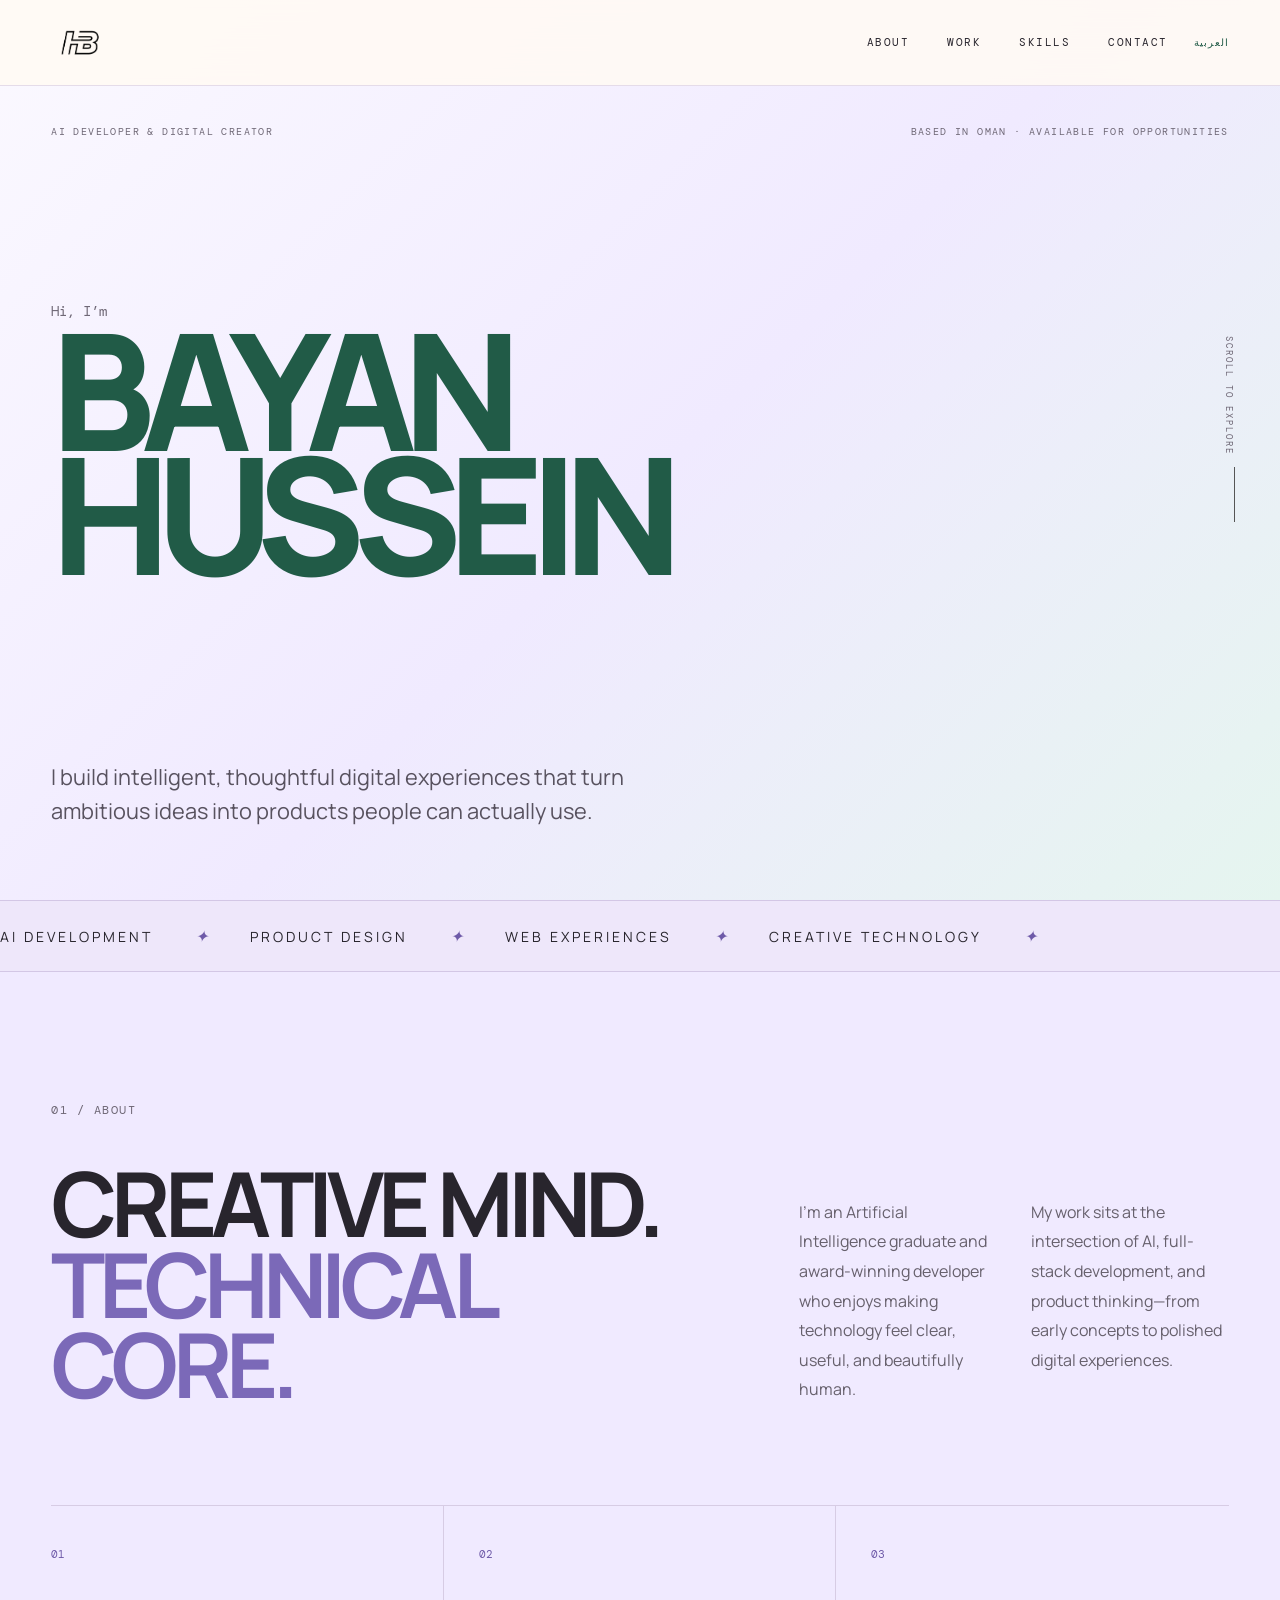
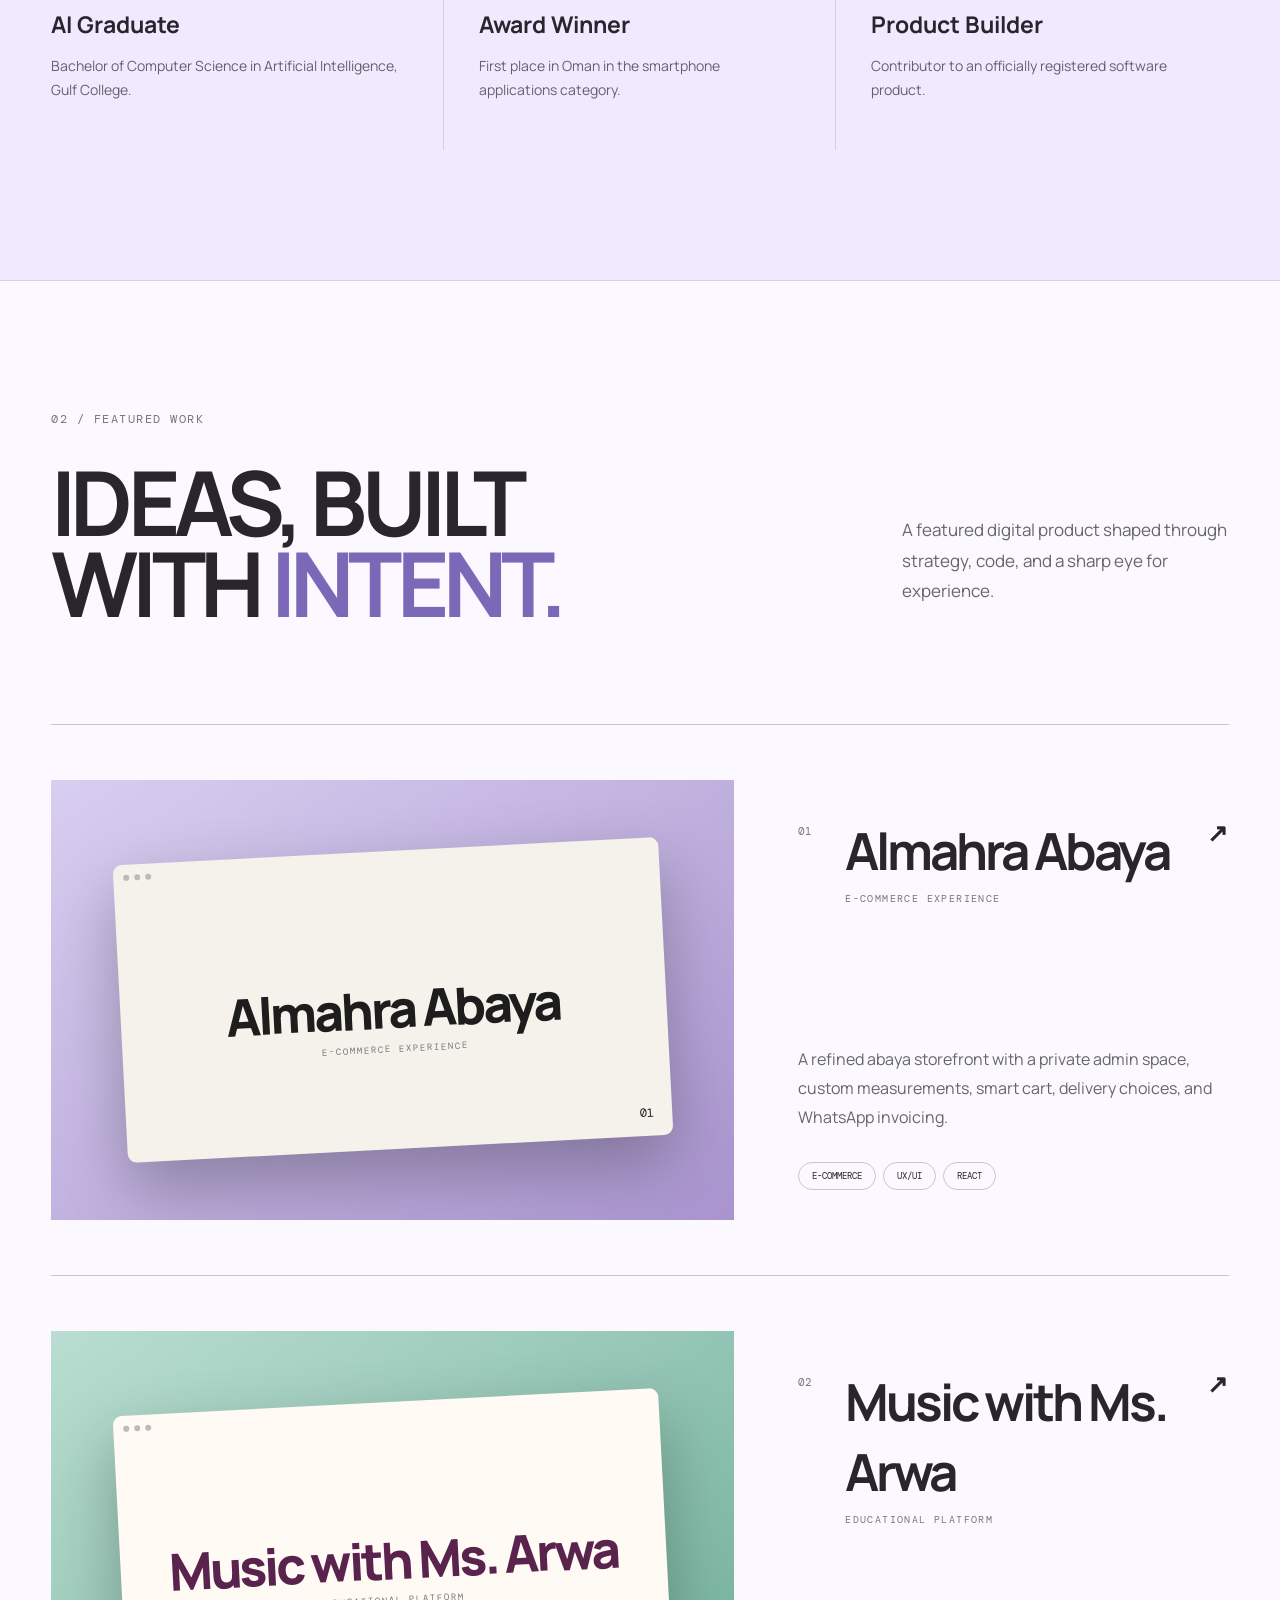
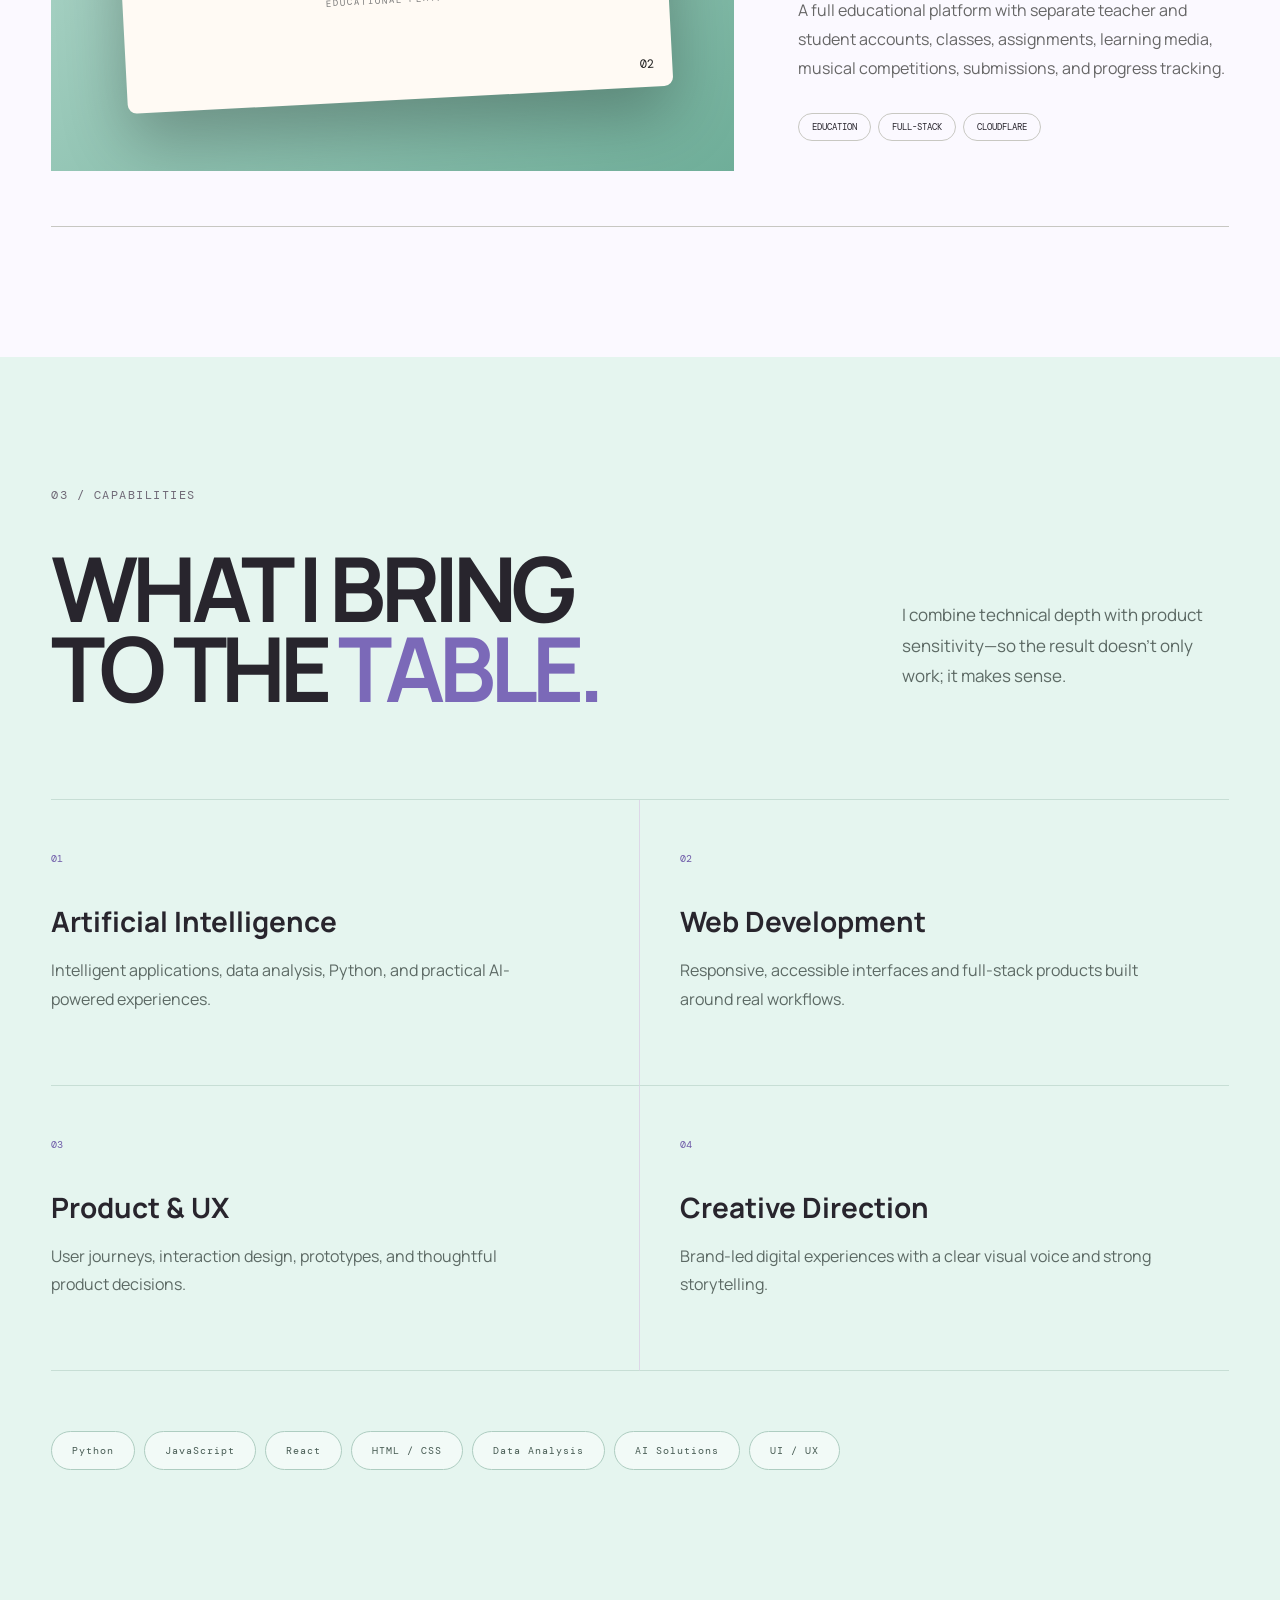
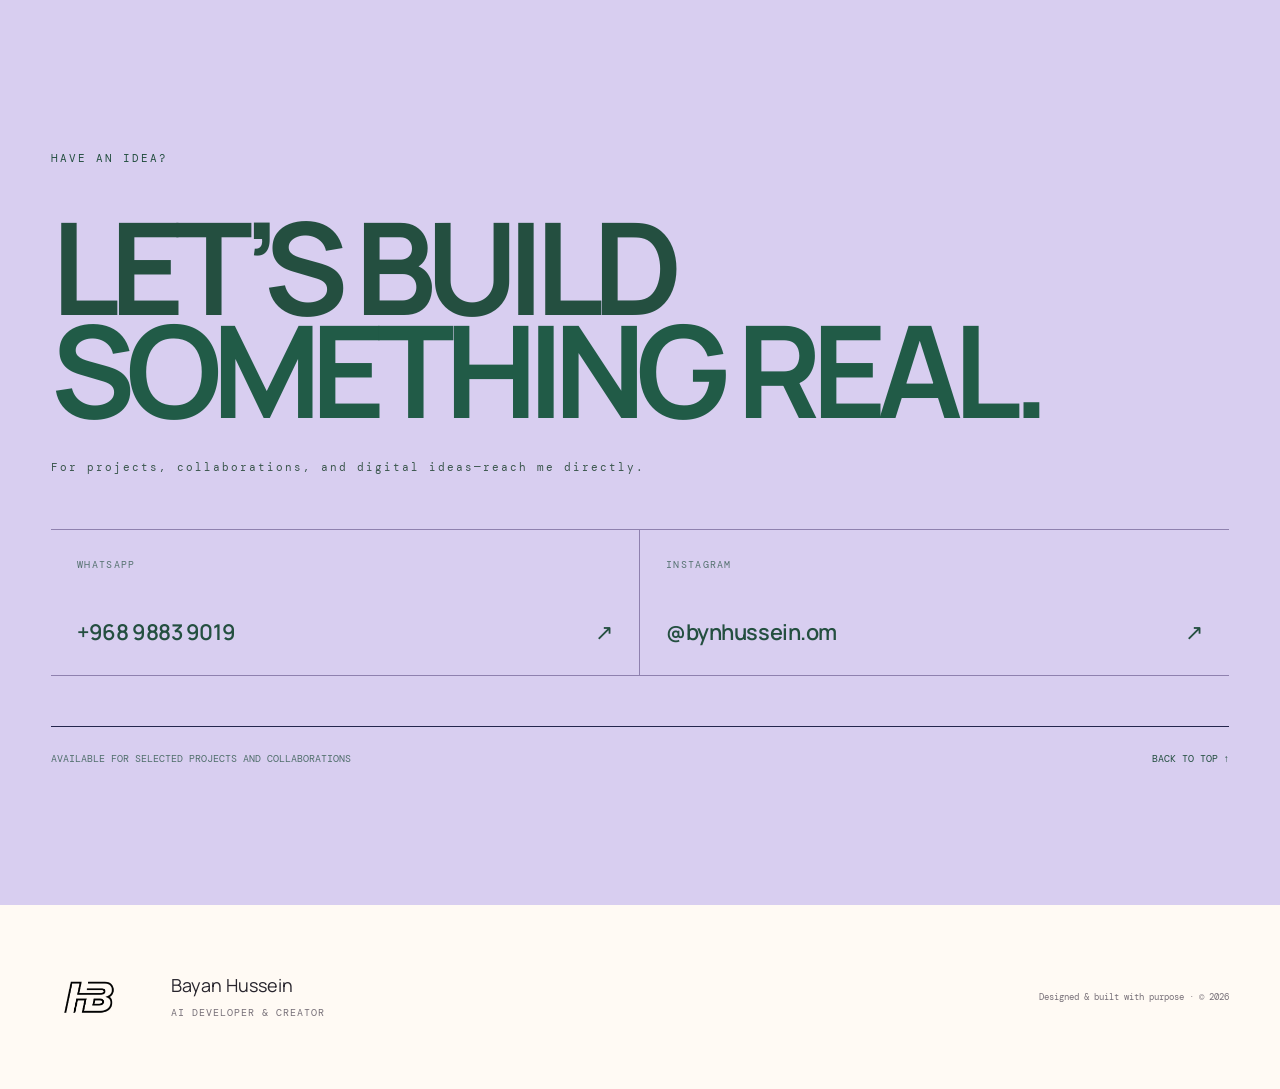
==== commit 47c38330: "Remove Mabahij from portfolio" ====
--- a/index.html
+++ b/index.html
@@ -52,10 +52,6 @@
         <div class="project-visual music"><div class="browser"><div class="browser-bar"><i></i><i></i><i></i></div><div class="screen"><span data-i18n="musicProjectName">Music with Ms. Arwa</span><small data-i18n="musicProjectType">Educational Platform</small><b>02</b></div></div></div>
         <div class="project-info"><div class="project-name"><span>02</span><div><h3 data-i18n="musicProjectName">Music with Ms. Arwa</h3><small data-i18n="musicProjectType">Educational Platform</small></div><b>↗</b></div><p data-i18n="musicProjectText">A full educational platform with separate teacher and student accounts, classes, assignments, learning media, musical competitions, submissions, and progress tracking.</p><div class="tags"><span data-i18n="tagEducation">Education</span><span>Full-stack</span><span>Cloudflare</span></div></div>
       </a>
-      <a href="https://mabahijalkhad.vercel.app/" target="_blank" rel="noopener" class="project">
-        <div class="project-visual mabahij"><div class="browser"><div class="browser-bar"><i></i><i></i><i></i></div><div class="screen"><span data-i18n="mabahijProjectName">Mabahij Alkhad</span><small data-i18n="mabahijProjectType">AI-Powered Beauty Store</small><b>03</b></div></div></div>
-        <div class="project-info"><div class="project-name"><span>03</span><div><h3 data-i18n="mabahijProjectName">Mabahij Alkhad</h3><small data-i18n="mabahijProjectType">AI-Powered Beauty Store</small></div><b>↗</b></div><p data-i18n="mabahijProjectText">A responsive beauty store with product categories, smart cart and checkout, inventory and order management, and an AI shopping assistant for accurate product discovery and recommendations.</p><div class="tags"><span data-i18n="tagBeauty">Beauty Commerce</span><span>AI Assistant</span><span data-i18n="tagCommerce">E-commerce</span></div></div>
-      </a>
     </div>
   </section>
 
@@ -85,8 +81,8 @@
 </main>
 <script>
 const translations={
-  en:{navAbout:'About',navWork:'Work',navSkills:'Skills',navContact:'Contact',menu:'Menu',close:'Close',role:'AI Developer & Digital Creator',location:'Based in Oman · Available for opportunities',hello:'Hi, I’m',intro:'I build intelligent, thoughtful digital experiences that turn ambitious ideas into products people can actually use.',scroll:'SCROLL TO EXPLORE',tickerAi:'AI DEVELOPMENT',tickerProduct:'PRODUCT DESIGN',tickerWeb:'WEB EXPERIENCES',tickerCreative:'CREATIVE TECHNOLOGY',aboutLabel:'01 / ABOUT',aboutTitle:'CREATIVE MIND.<br><em>TECHNICAL CORE.</em>',aboutP1:'I’m an Artificial Intelligence graduate and award-winning developer who enjoys making technology feel clear, useful, and beautifully human.',aboutP2:'My work sits at the intersection of AI, full-stack development, and product thinking—from early concepts to polished digital experiences.',fact1Title:'AI Graduate',fact1Text:'Bachelor of Computer Science in Artificial Intelligence, Gulf College.',fact2Title:'Award Winner',fact2Text:'First place in Oman in the smartphone applications category.',fact3Title:'Product Builder',fact3Text:'Contributor to an officially registered software product.',workLabel:'02 / FEATURED WORK',workTitle:'IDEAS, BUILT<br>WITH <em>INTENT.</em>',workIntro:'A featured digital product shaped through strategy, code, and a sharp eye for experience.',projectName:'Almahra Abaya',projectType:'E-commerce Experience',projectText:'A refined abaya storefront with a private admin space, custom measurements, smart cart, delivery choices, and WhatsApp invoicing.',tagCommerce:'E-commerce',musicProjectName:'Music with Ms. Arwa',musicProjectType:'Educational Platform',musicProjectText:'A full educational platform with separate teacher and student accounts, classes, assignments, learning media, musical competitions, submissions, and progress tracking.',tagEducation:'Education',mabahijProjectName:'Mabahij Alkhad',mabahijProjectType:'AI-Powered Beauty Store',mabahijProjectText:'A responsive beauty store with product categories, smart cart and checkout, inventory and order management, and an AI shopping assistant for accurate product discovery and recommendations.',tagBeauty:'Beauty Commerce',skillsLabel:'03 / CAPABILITIES',skillsTitle:'WHAT I BRING<br>TO THE <em>TABLE.</em>',skillsIntro:'I combine technical depth with product sensitivity—so the result doesn’t only work; it makes sense.',skill1Title:'Artificial Intelligence',skill1Text:'Intelligent applications, data analysis, Python, and practical AI-powered experiences.',skill2Title:'Web Development',skill2Text:'Responsive, accessible interfaces and full-stack products built around real workflows.',skill3Title:'Product & UX',skill3Text:'User journeys, interaction design, prototypes, and thoughtful product decisions.',skill4Title:'Creative Direction',skill4Text:'Brand-led digital experiences with a clear visual voice and strong storytelling.',contactEyebrow:'HAVE AN IDEA?',contactTitle:'LET’S BUILD<br><em>SOMETHING REAL.</em>',contactIntro:'For projects, collaborations, and digital ideas—reach me directly.',whatsappLabel:'WhatsApp',instagramLabel:'Instagram',githubLabel:'GitHub',contactAvailability:'Available for selected projects and collaborations',backTop:'Back to top ↑',footerRole:'AI Developer & Creator',footerNote:'Designed & built with purpose · © 2026'},
-  ar:{navAbout:'نبذة عني',navWork:'أعمالي',navSkills:'مهاراتي',navContact:'تواصل',menu:'القائمة',close:'إغلاق',role:'مطوّرة ذكاء اصطناعي ومصمّمة تجارب رقمية',location:'من سلطنة عُمان · متاحة للفرص والتعاون',hello:'مرحبًا، أنا',intro:'أصمّم تجارب رقمية ذكية ومدروسة، وأحوّل الأفكار الطموحة إلى منتجات حقيقية سهلة الاستخدام.',scroll:'اكتشف المزيد',tickerAi:'تطوير الذكاء الاصطناعي',tickerProduct:'تصميم المنتجات',tickerWeb:'تجارب الويب',tickerCreative:'تقنيات إبداعية',aboutLabel:'01 / نبذة عني',aboutTitle:'رؤيةٌ إبداعية.<br><em>وأساسٌ تقني.</em>',aboutP1:'خريجة ذكاء اصطناعي ومطوّرة حاصلة على جوائز، أؤمن بأن التقنية الأجمل هي الواضحة والمفيدة والقريبة من الإنسان.',aboutP2:'يجمع عملي بين الذكاء الاصطناعي وتطوير الويب وفهم المنتجات؛ من صياغة الفكرة الأولى إلى تقديم تجربة رقمية متقنة.',fact1Title:'خريجة ذكاء اصطناعي',fact1Text:'بكالوريوس علوم الحاسوب في الذكاء الاصطناعي من كلية الخليج.',fact2Title:'حاصلة على المركز الأول',fact2Text:'المركز الأول على مستوى سلطنة عُمان في فئة تطبيقات الهواتف الذكية.',fact3Title:'مطوّرة منتجات رقمية',fact3Text:'مساهمة في تطوير منتج برمجي مسجّل رسميًا.',workLabel:'02 / أعمال مختارة',workTitle:'أفكارٌ صُمّمت<br><em>بقصد.</em>',workIntro:'مشروع رقمي صيغ بالاستراتيجية والبرمجة، مع عناية دقيقة بهوية المنتج وتجربة المستخدم.',projectName:'المهرة للعبايات',projectType:'تجربة متجر إلكتروني',projectText:'متجر عبايات راقٍ يضم لوحة إدارة خاصة، ومقاسات مخصصة، وسلة ذكية، وخيارات للتوصيل، وإرسال الفاتورة عبر واتساب.',tagCommerce:'تجارة إلكترونية',musicProjectName:'الموسيقى مع أ. أروى المعمرية',musicProjectType:'منصة تعليمية موسيقية',musicProjectText:'منصة تعليمية متكاملة بحسابات منفصلة للمعلمة والطالبات، وإدارة الصفوف والواجبات والأنشطة والمحتوى التعليمي والمسابقات الموسيقية والتسليمات ومتابعة الإنجاز.',tagEducation:'تعليم',mabahijProjectName:'مباهج الخد',mabahijProjectType:'متجر تجميل ذكي',mabahijProjectText:'متجر تجميل إلكتروني متجاوب يضم أقسام المنتجات وسلة وإتمام الطلبات، ولوحة خاصة لإدارة المنتجات والمخزون والطلبات، ومساعدًا ذكيًا للبحث الدقيق والتوصيات واختيار المنتجات.',tagBeauty:'تجارة تجميل',skillsLabel:'03 / خبراتي',skillsTitle:'خبرةٌ تقنية<br><em>برؤية إبداعية.</em>',skillsIntro:'أجمع بين العمق التقني وفهم تجربة المستخدم، لتكون النتيجة عملية وواضحة وذات قيمة.',skill1Title:'الذكاء الاصطناعي',skill1Text:'تطبيقات ذكية، وتحليل بيانات، ولغة Python، وتجارب عملية مدعومة بالذكاء الاصطناعي.',skill2Title:'تطوير الويب',skill2Text:'واجهات متجاوبة وسهلة الوصول، ومنتجات متكاملة مبنية حول احتياجات حقيقية.',skill3Title:'المنتجات وتجربة المستخدم',skill3Text:'رحلات المستخدم، وتصميم التفاعل، والنماذج الأولية، وقرارات مدروسة للمنتج.',skill4Title:'التوجيه الإبداعي',skill4Text:'تجارب رقمية مستندة إلى الهوية، بصوت بصري واضح وسرد قوي.',contactEyebrow:'لديك فكرة؟',contactTitle:'لنحوّلها معًا<br><em>إلى تجربة حقيقية.</em>',contactIntro:'للمشاريع والتعاون والأفكار الرقمية، يسعدني تواصلك مباشرة.',whatsappLabel:'واتساب',instagramLabel:'إنستغرام',githubLabel:'جيت هب',contactAvailability:'متاحة لمشاريع مختارة وفرص التعاون',backTop:'العودة إلى الأعلى ↑',footerRole:'مطوّرة ذكاء اصطناعي ومصمّمة تجارب رقمية',footerNote:'صُمم وبُني بعناية · © 2026'}
+  en:{navAbout:'About',navWork:'Work',navSkills:'Skills',navContact:'Contact',menu:'Menu',close:'Close',role:'AI Developer & Digital Creator',location:'Based in Oman · Available for opportunities',hello:'Hi, I’m',intro:'I build intelligent, thoughtful digital experiences that turn ambitious ideas into products people can actually use.',scroll:'SCROLL TO EXPLORE',tickerAi:'AI DEVELOPMENT',tickerProduct:'PRODUCT DESIGN',tickerWeb:'WEB EXPERIENCES',tickerCreative:'CREATIVE TECHNOLOGY',aboutLabel:'01 / ABOUT',aboutTitle:'CREATIVE MIND.<br><em>TECHNICAL CORE.</em>',aboutP1:'I’m an Artificial Intelligence graduate and award-winning developer who enjoys making technology feel clear, useful, and beautifully human.',aboutP2:'My work sits at the intersection of AI, full-stack development, and product thinking—from early concepts to polished digital experiences.',fact1Title:'AI Graduate',fact1Text:'Bachelor of Computer Science in Artificial Intelligence, Gulf College.',fact2Title:'Award Winner',fact2Text:'First place in Oman in the smartphone applications category.',fact3Title:'Product Builder',fact3Text:'Contributor to an officially registered software product.',workLabel:'02 / FEATURED WORK',workTitle:'IDEAS, BUILT<br>WITH <em>INTENT.</em>',workIntro:'A featured digital product shaped through strategy, code, and a sharp eye for experience.',projectName:'Almahra Abaya',projectType:'E-commerce Experience',projectText:'A refined abaya storefront with a private admin space, custom measurements, smart cart, delivery choices, and WhatsApp invoicing.',tagCommerce:'E-commerce',musicProjectName:'Music with Ms. Arwa',musicProjectType:'Educational Platform',musicProjectText:'A full educational platform with separate teacher and student accounts, classes, assignments, learning media, musical competitions, submissions, and progress tracking.',tagEducation:'Education',skillsLabel:'03 / CAPABILITIES',skillsTitle:'WHAT I BRING<br>TO THE <em>TABLE.</em>',skillsIntro:'I combine technical depth with product sensitivity—so the result doesn’t only work; it makes sense.',skill1Title:'Artificial Intelligence',skill1Text:'Intelligent applications, data analysis, Python, and practical AI-powered experiences.',skill2Title:'Web Development',skill2Text:'Responsive, accessible interfaces and full-stack products built around real workflows.',skill3Title:'Product & UX',skill3Text:'User journeys, interaction design, prototypes, and thoughtful product decisions.',skill4Title:'Creative Direction',skill4Text:'Brand-led digital experiences with a clear visual voice and strong storytelling.',contactEyebrow:'HAVE AN IDEA?',contactTitle:'LET’S BUILD<br><em>SOMETHING REAL.</em>',contactIntro:'For projects, collaborations, and digital ideas—reach me directly.',whatsappLabel:'WhatsApp',instagramLabel:'Instagram',githubLabel:'GitHub',contactAvailability:'Available for selected projects and collaborations',backTop:'Back to top ↑',footerRole:'AI Developer & Creator',footerNote:'Designed & built with purpose · © 2026'},
+  ar:{navAbout:'نبذة عني',navWork:'أعمالي',navSkills:'مهاراتي',navContact:'تواصل',menu:'القائمة',close:'إغلاق',role:'مطوّرة ذكاء اصطناعي ومصمّمة تجارب رقمية',location:'من سلطنة عُمان · متاحة للفرص والتعاون',hello:'مرحبًا، أنا',intro:'أصمّم تجارب رقمية ذكية ومدروسة، وأحوّل الأفكار الطموحة إلى منتجات حقيقية سهلة الاستخدام.',scroll:'اكتشف المزيد',tickerAi:'تطوير الذكاء الاصطناعي',tickerProduct:'تصميم المنتجات',tickerWeb:'تجارب الويب',tickerCreative:'تقنيات إبداعية',aboutLabel:'01 / نبذة عني',aboutTitle:'رؤيةٌ إبداعية.<br><em>وأساسٌ تقني.</em>',aboutP1:'خريجة ذكاء اصطناعي ومطوّرة حاصلة على جوائز، أؤمن بأن التقنية الأجمل هي الواضحة والمفيدة والقريبة من الإنسان.',aboutP2:'يجمع عملي بين الذكاء الاصطناعي وتطوير الويب وفهم المنتجات؛ من صياغة الفكرة الأولى إلى تقديم تجربة رقمية متقنة.',fact1Title:'خريجة ذكاء اصطناعي',fact1Text:'بكالوريوس علوم الحاسوب في الذكاء الاصطناعي من كلية الخليج.',fact2Title:'حاصلة على المركز الأول',fact2Text:'المركز الأول على مستوى سلطنة عُمان في فئة تطبيقات الهواتف الذكية.',fact3Title:'مطوّرة منتجات رقمية',fact3Text:'مساهمة في تطوير منتج برمجي مسجّل رسميًا.',workLabel:'02 / أعمال مختارة',workTitle:'أفكارٌ صُمّمت<br><em>بقصد.</em>',workIntro:'مشروع رقمي صيغ بالاستراتيجية والبرمجة، مع عناية دقيقة بهوية المنتج وتجربة المستخدم.',projectName:'المهرة للعبايات',projectType:'تجربة متجر إلكتروني',projectText:'متجر عبايات راقٍ يضم لوحة إدارة خاصة، ومقاسات مخصصة، وسلة ذكية، وخيارات للتوصيل، وإرسال الفاتورة عبر واتساب.',tagCommerce:'تجارة إلكترونية',musicProjectName:'الموسيقى مع أ. أروى المعمرية',musicProjectType:'منصة تعليمية موسيقية',musicProjectText:'منصة تعليمية متكاملة بحسابات منفصلة للمعلمة والطالبات، وإدارة الصفوف والواجبات والأنشطة والمحتوى التعليمي والمسابقات الموسيقية والتسليمات ومتابعة الإنجاز.',tagEducation:'تعليم',skillsLabel:'03 / خبراتي',skillsTitle:'خبرةٌ تقنية<br><em>برؤية إبداعية.</em>',skillsIntro:'أجمع بين العمق التقني وفهم تجربة المستخدم، لتكون النتيجة عملية وواضحة وذات قيمة.',skill1Title:'الذكاء الاصطناعي',skill1Text:'تطبيقات ذكية، وتحليل بيانات، ولغة Python، وتجارب عملية مدعومة بالذكاء الاصطناعي.',skill2Title:'تطوير الويب',skill2Text:'واجهات متجاوبة وسهلة الوصول، ومنتجات متكاملة مبنية حول احتياجات حقيقية.',skill3Title:'المنتجات وتجربة المستخدم',skill3Text:'رحلات المستخدم، وتصميم التفاعل، والنماذج الأولية، وقرارات مدروسة للمنتج.',skill4Title:'التوجيه الإبداعي',skill4Text:'تجارب رقمية مستندة إلى الهوية، بصوت بصري واضح وسرد قوي.',contactEyebrow:'لديك فكرة؟',contactTitle:'لنحوّلها معًا<br><em>إلى تجربة حقيقية.</em>',contactIntro:'للمشاريع والتعاون والأفكار الرقمية، يسعدني تواصلك مباشرة.',whatsappLabel:'واتساب',instagramLabel:'إنستغرام',githubLabel:'جيت هب',contactAvailability:'متاحة لمشاريع مختارة وفرص التعاون',backTop:'العودة إلى الأعلى ↑',footerRole:'مطوّرة ذكاء اصطناعي ومصمّمة تجارب رقمية',footerNote:'صُمم وبُني بعناية · © 2026'}
 };
 const menu=document.getElementById('menu'),nav=document.getElementById('nav'),languageToggle=document.getElementById('languageToggle'),languageLabel=document.getElementById('languageLabel');
 const deviceLanguage=(navigator.languages&&navigator.languages[0])||navigator.language||'en';
